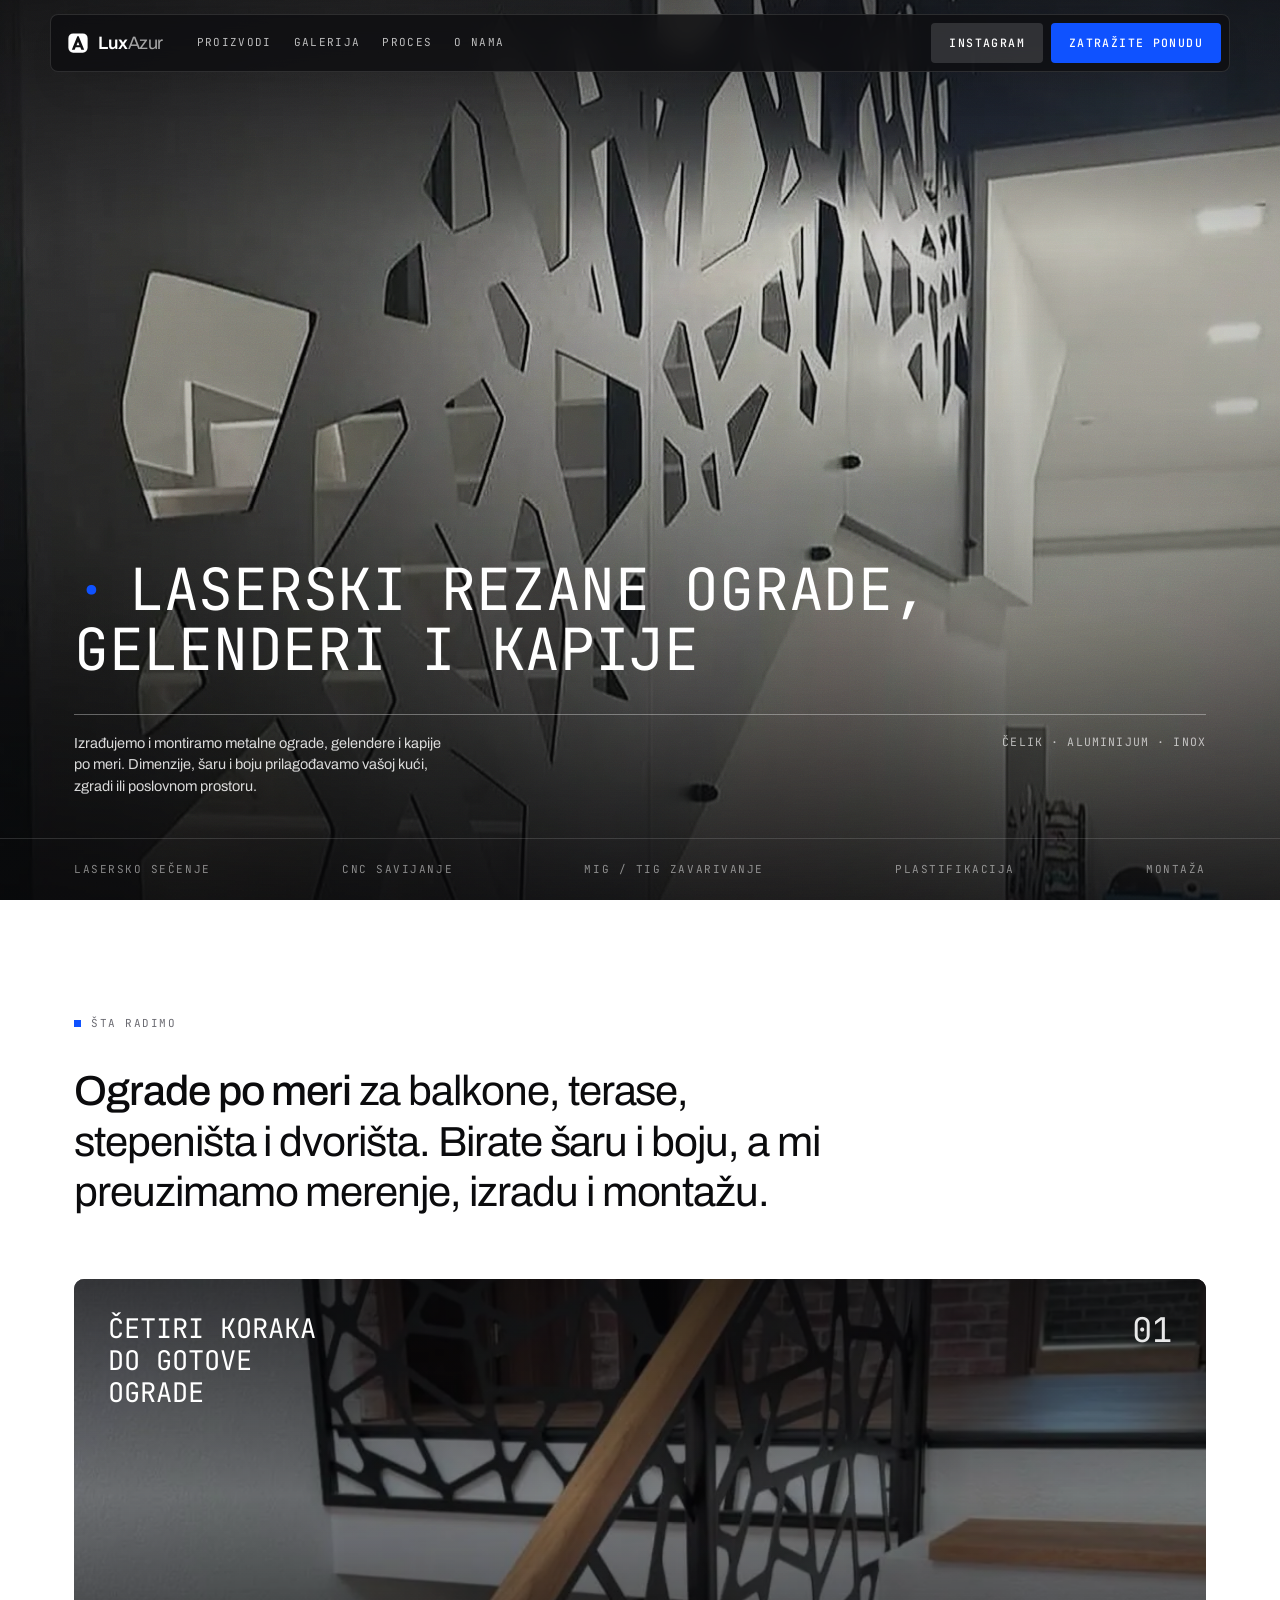
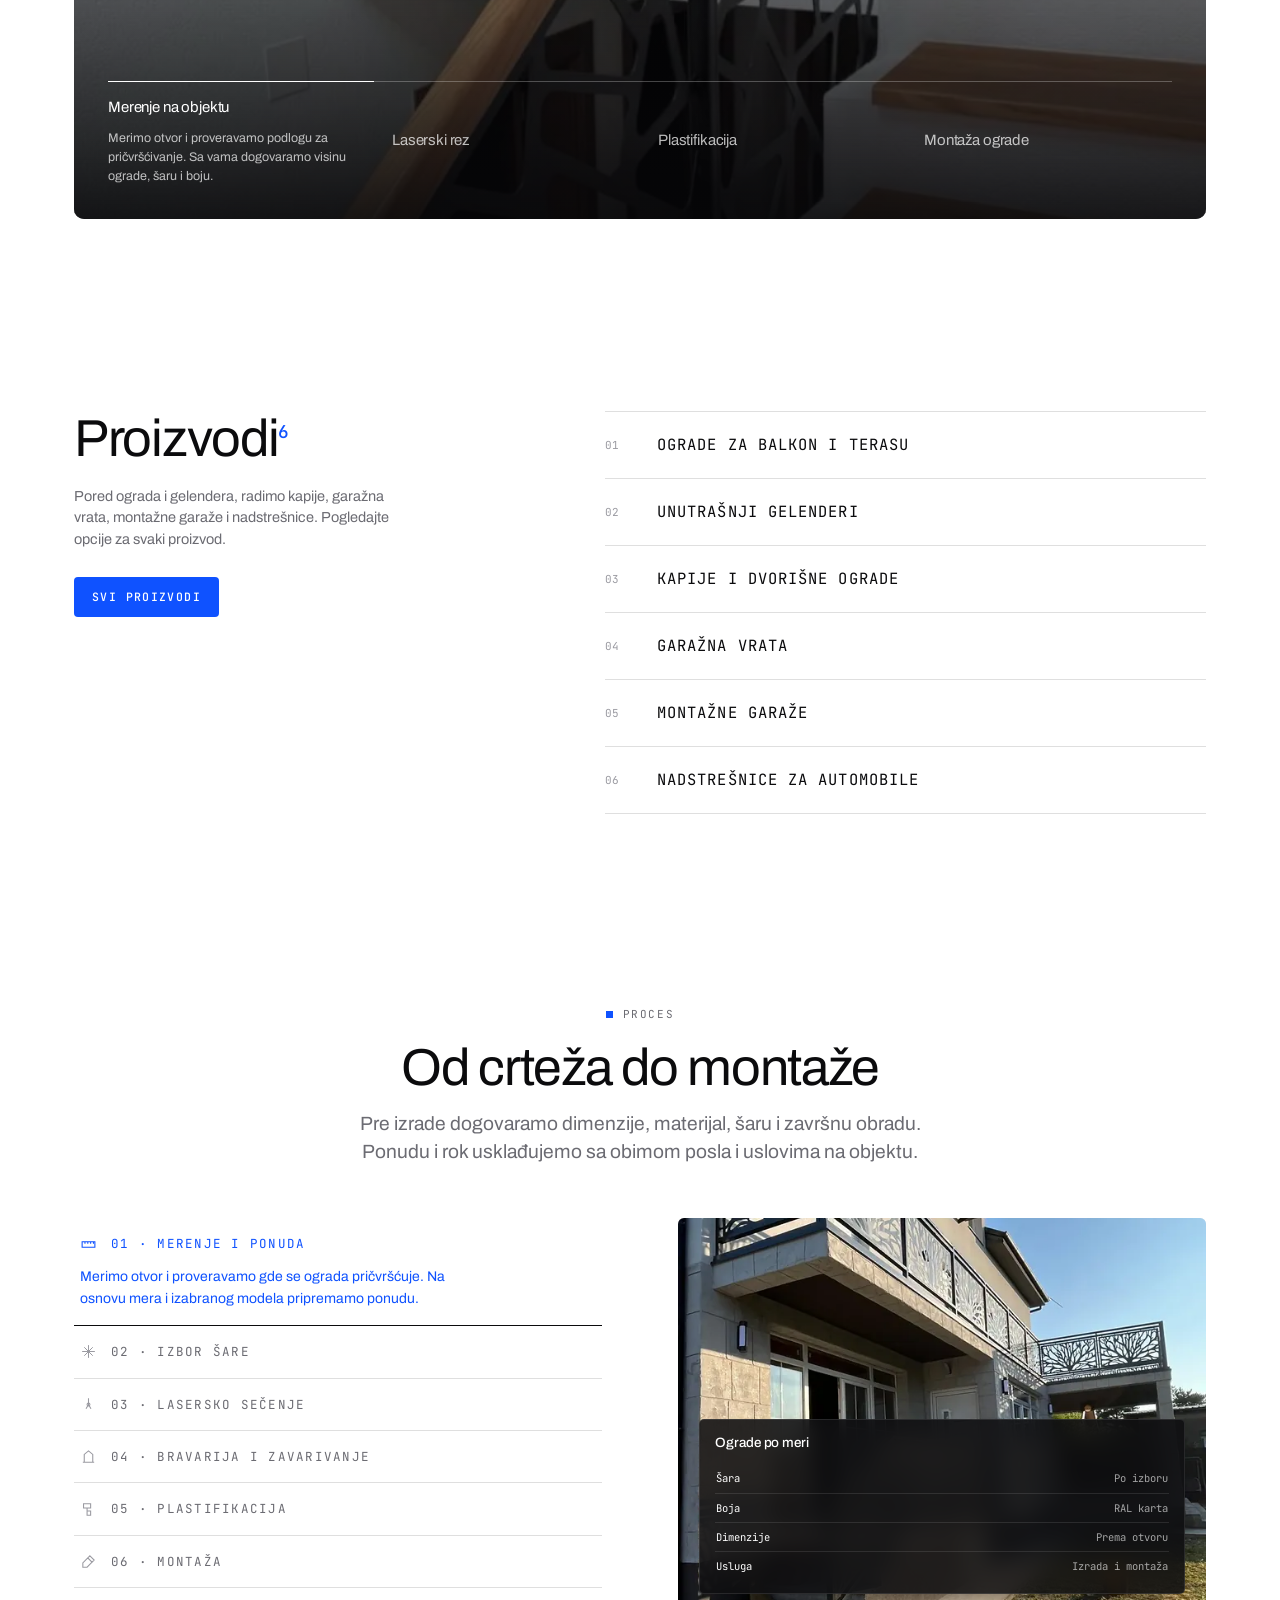
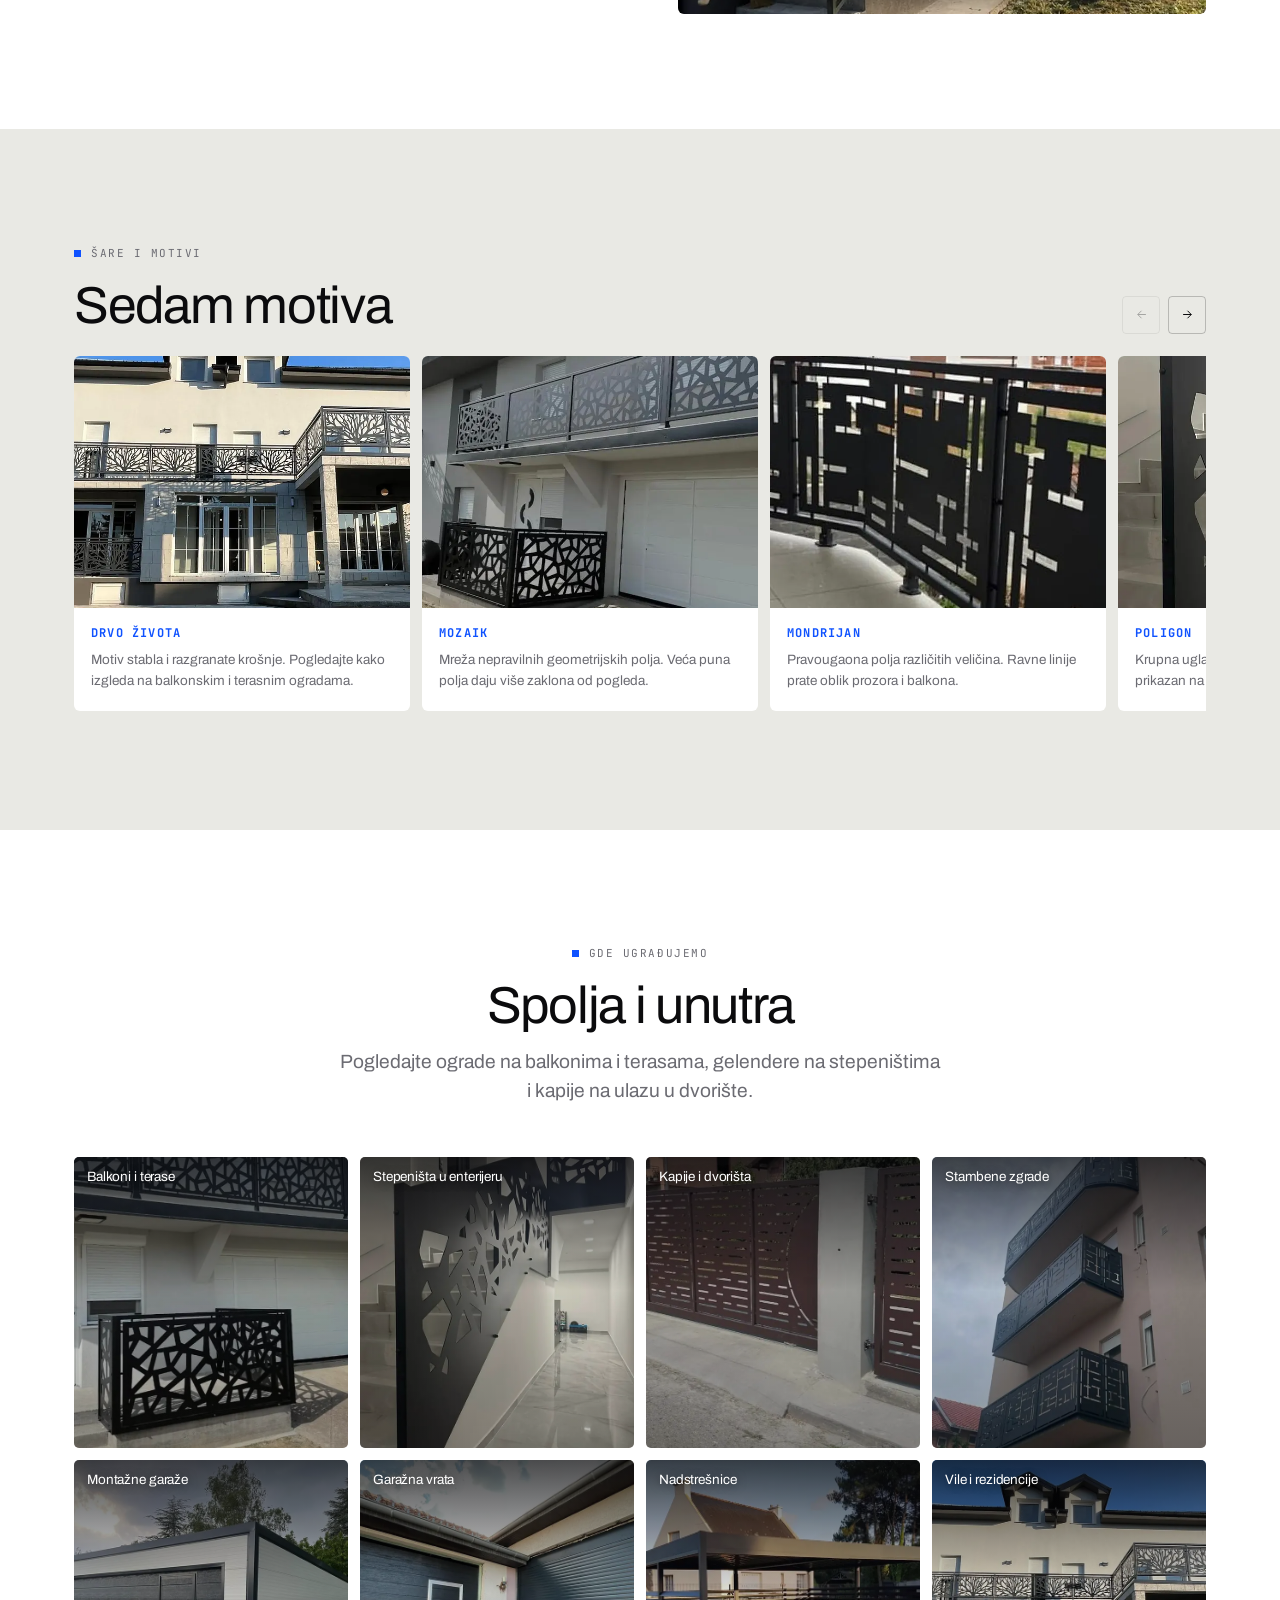
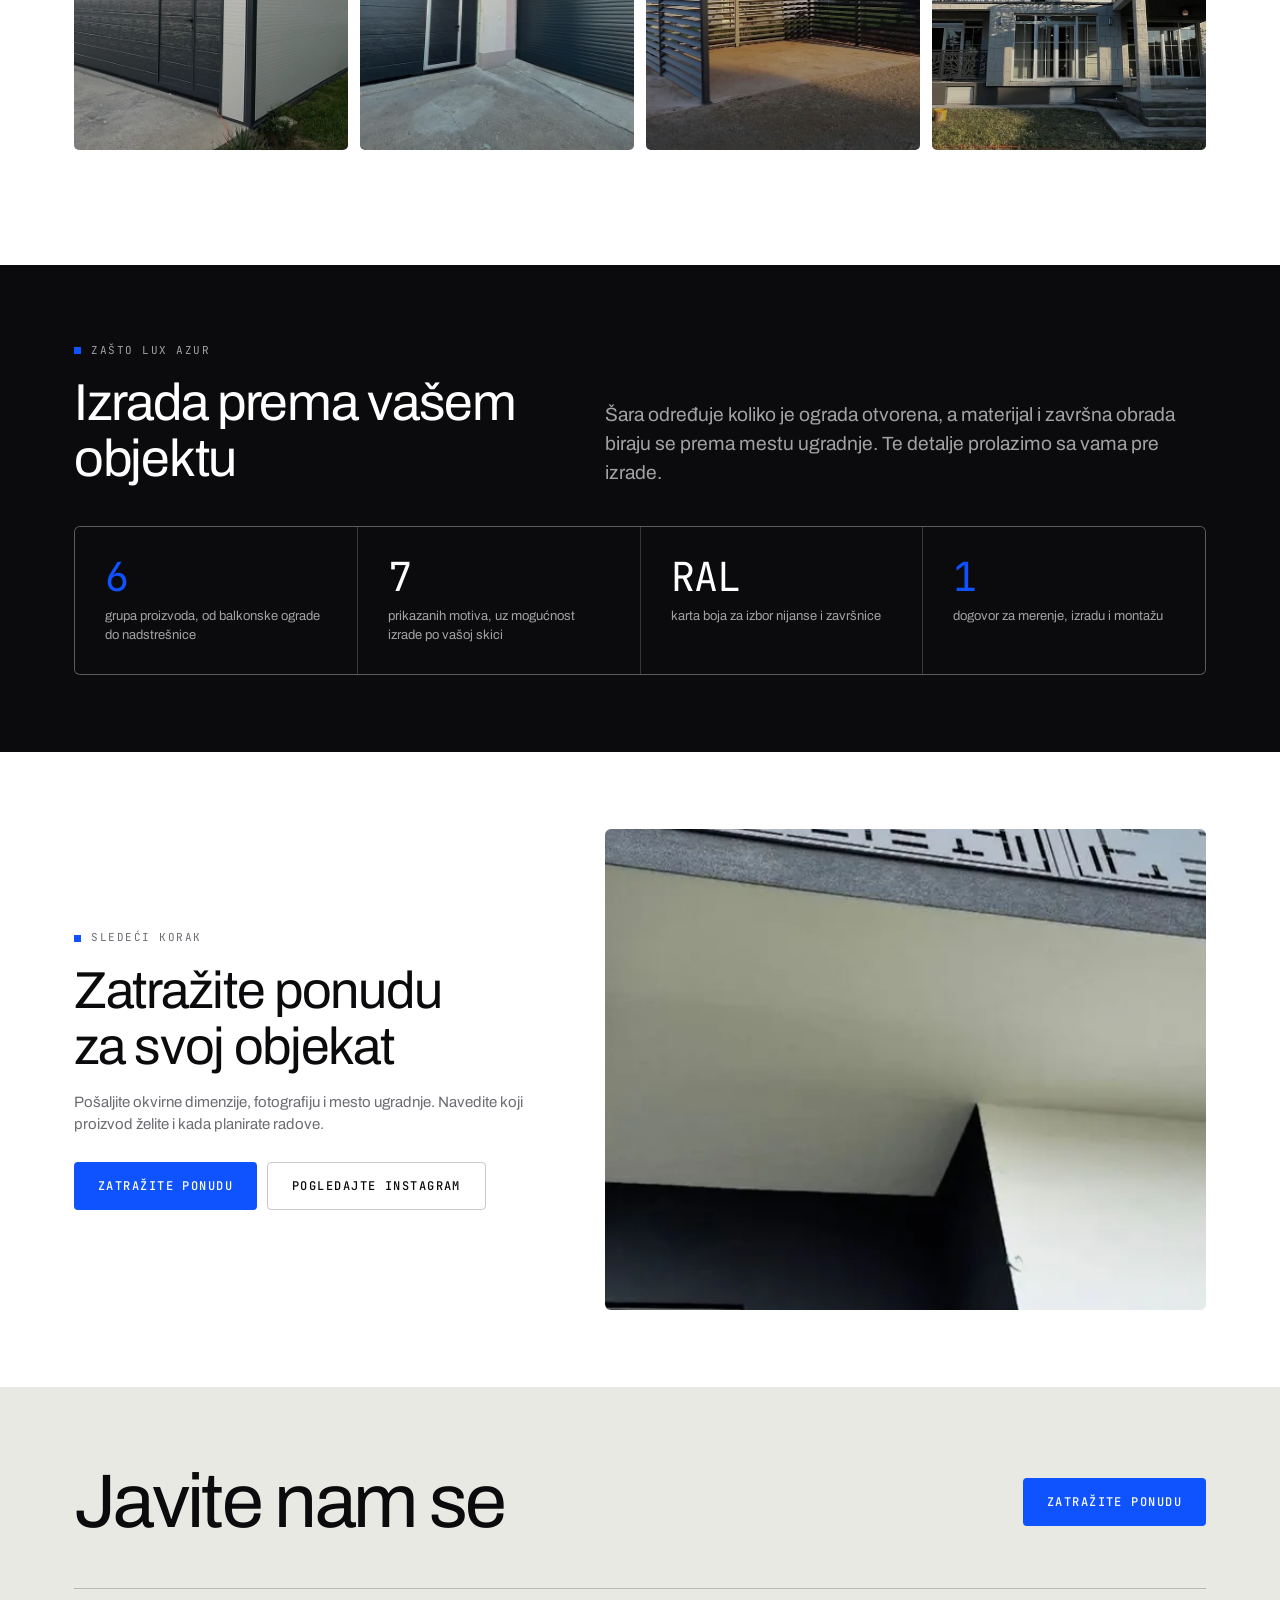
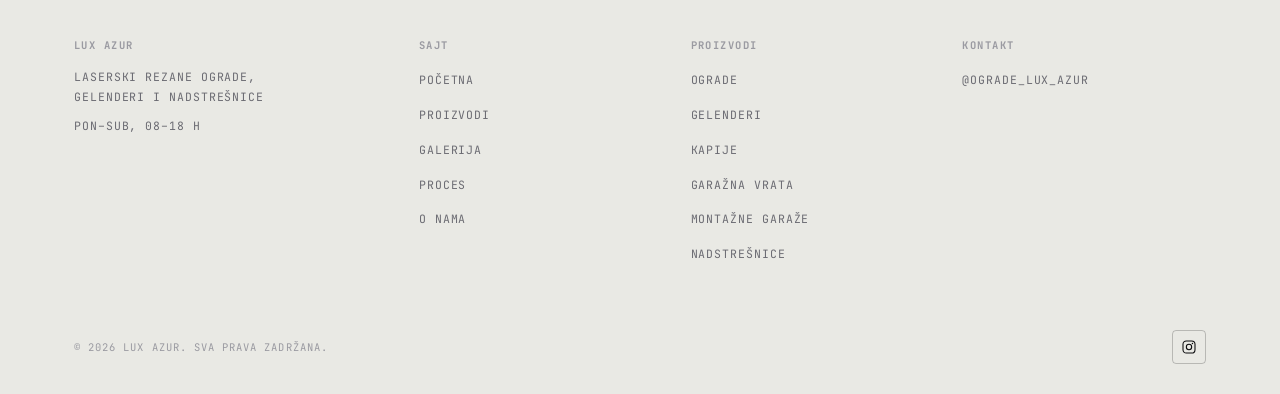
==== site/index.html @ 6bdf7f9e "Pocetno stanje sajta Lux Azur Co-Authored-By: Claude Opus 5.5 <noreply@anthropic.com>" ====
<!doctype html>
<html lang="sr">
<head>
<meta charset="utf-8">
<meta name="viewport" content="width=device-width,initial-scale=1">
<title>Laserski rezane ograde i kapije po meri | Lux Azur</title>
<meta name="description" content="Izrada i montaža laserski rezanih ograda, gelendera i kapija po meri. Pogledajte šare i radove Lux Azur i pošaljite dimenzije za ponudu.">
<meta name="theme-color" content="#0B0B0D">
<link rel="canonical" href="./index.html">

<meta property="og:type" content="website">
<meta property="og:title" content="Laserski rezane ograde i kapije po meri | Lux Azur">
<meta property="og:description" content="Izrada i montaža laserski rezanih ograda, gelendera i kapija po meri. Pogledajte šare i radove Lux Azur i pošaljite dimenzije za ponudu.">
<meta property="og:image" content="./assets/img/hero.webp">
<meta property="og:locale" content="sr_RS">

<link rel="icon" href="data:image/svg+xml,%3Csvg%20xmlns='http://www.w3.org/2000/svg'%20viewBox='0%200%2032%2032'%3E%3Cpath%20fill-rule='evenodd'%20fill='%230F52FF'%20d='M9%202H23A7%207%200%200%201%2030%209V23A7%207%200%200%201%2023%2030H9A7%207%200%200%201%202%2023V9A7%207%200%200%201%209%202ZM15%206.2H17L25%2025.8H20.8L19.37%2022.3H12.63L11.2%2025.8H7ZM16%2014.04L18.15%2019.3H13.85Z'/%3E%3C/svg%3E">

<link rel="preconnect" href="https://fonts.googleapis.com">
<link rel="preconnect" href="https://fonts.gstatic.com" crossorigin>
<!-- fontovi se skidaju odmah, ali ne drze prvi prikaz (display=swap svakako
     prvo ispise sistemskim slogom, pa je cekanje bilo cist gubitak) -->
<link rel="preload" as="style" href="https://fonts.googleapis.com/css2?family=Archivo:wght@300;400;500;600&family=JetBrains+Mono:wght@400;500&display=swap">
<link rel="stylesheet" href="https://fonts.googleapis.com/css2?family=Archivo:wght@300;400;500;600&family=JetBrains+Mono:wght@400;500&display=swap" media="print" onload="this.media='all'">
<noscript><link rel="stylesheet" href="https://fonts.googleapis.com/css2?family=Archivo:wght@300;400;500;600&family=JetBrains+Mono:wght@400;500&display=swap"></noscript>
<!-- preload mora da prati isti uslov kao <picture>, inace telefon skine
     i uspravni i polozeni kadar -->
<link rel="preload" as="image" href="./assets/img/hero-640.webp" media="(max-width:780px)" fetchpriority="high">
<link rel="preload" as="image" href="./assets/img/hero.webp" media="(min-width:781px)" fetchpriority="high">
<link rel="stylesheet" href="./assets/css/site.css">

<script type="application/ld+json">
{
  "@context":"https://schema.org",
  "@type":"LocalBusiness",
  "name":"Lux Azur",
  "description":"Izrada laserski rezanih ograda, gelendera, kapija, garažnih vrata, montažnih garaža i nadstrešnica.",
  "image":"./assets/img/hero.webp",
  "sameAs":["https://www.instagram.com/ograde_lux_azur/"],
  "knowsAbout":["laserski rezane ograde","gelenderi","kapije","garažna vrata","nadstrešnice","montažne garaže"]
}
</script>
<script>(function(){var s=true;try{s=!sessionStorage.getItem("la_seen")}catch(e){try{s=!(document.referrer&&document.referrer.indexOf(location.host)>-1)}catch(_){s=true}}if(s)document.documentElement.className+=" js-loading"})();</script>
</head>
<body>

<div class="loader" aria-hidden="true">
  <div class="loader__in">
    <div class="loader__mark">
      <svg class="loader__mark--raw" viewBox="7 6.2 18 19.6" aria-hidden="true">
        <path fill-rule="evenodd" fill="currentColor" d="M15 6.2H17L25 25.8H20.8L19.37 22.3H12.63L11.2 25.8H7ZM16 14.04L18.15 19.3H13.85Z"/>
      </svg>
      <svg class="loader__mark--cut" viewBox="7 6.2 18 19.6" aria-hidden="true">
        <path fill-rule="evenodd" fill="currentColor" d="M15 6.2H17L25 25.8H20.8L19.37 22.3H12.63L11.2 25.8H7ZM16 14.04L18.15 19.3H13.85Z"/>
      </svg>
      <span class="loader__beam"></span>
    </div>
    <p class="loader__name">Lux Azur</p>
  </div>
</div>

<!-- ================= NAV ================= -->
<header class="nav">
  <div class="nav__inner">
    <a class="brand" href="./index.html" aria-label="Lux Azur, početna">
      <svg class="brand__mark" viewBox="0 0 32 32" aria-hidden="true">
        <path fill-rule="evenodd" fill="currentColor" d="M9 2H23A7 7 0 0 1 30 9V23A7 7 0 0 1 23 30H9A7 7 0 0 1 2 23V9A7 7 0 0 1 9 2ZM15 6.2H17L25 25.8H20.8L19.37 22.3H12.63L11.2 25.8H7ZM16 14.04L18.15 19.3H13.85Z"/>
      </svg>
      <span class="brand__name">Lux<em>Azur</em></span>
    </a>

    <nav class="nav__links" aria-label="Glavna navigacija">
      <a href="./proizvodi.html">Proizvodi</a>
      <a href="./galerija.html">Galerija</a>
      <a href="./proces.html">Proces</a>
      <a href="./o-nama.html">O nama</a>
    </nav>

    <div class="nav__actions">
      <a class="btn btn--ghost" data-href-instagram href="https://www.instagram.com/ograde_lux_azur/" target="_blank" rel="noopener">Instagram</a>
      <a class="btn btn--azur" href="./kontakt.html">Zatražite ponudu</a>
    </div>

    <button class="nav__burger" aria-label="Meni" aria-expanded="false" aria-controls="drawer"><span></span></button>
  </div>
</header>

<div class="drawer" id="drawer">
  <a href="./proizvodi.html">Proizvodi <span>01</span></a>
  <a href="./galerija.html">Galerija <span>02</span></a>
  <a href="./proces.html">Proces <span>03</span></a>
  <a href="./o-nama.html">O nama <span>04</span></a>
  <a href="./kontakt.html">Kontakt <span>05</span></a>
  <div class="drawer__foot">
    <a class="btn btn--azur" href="./kontakt.html">Zatražite ponudu</a>
    <a class="btn btn--ghost" data-href-instagram href="https://www.instagram.com/ograde_lux_azur/" target="_blank" rel="noopener">Instagram</a>
  </div>
</div>

<main>

<!-- ================= HERO ================= -->
<section class="hero" data-nav-dark>
  <div class="hero__media plx">
    <picture>
      <source media="(max-width:780px)" srcset="./assets/img/hero-640.webp" width="860" height="1572">
      <img src="./assets/img/hero.webp" alt="Laserski rezan gelender stepeništa u antracit tonu, unutrašnjost porodične kuće" fetchpriority="high" width="1800" height="1012">
    </picture>
  </div>
  <div class="hero__scrim"></div>
  <div class="hero__grain"></div>

  <div class="hero__body wrap">
    <h1 class="hero__title"><span class="dot">·</span>Laserski rezane ograde, gelenderi i kapije</h1>
    <div class="hero__rule"></div>
    <div class="hero__meta">
      <p class="hero__sub">Izrađujemo i montiramo metalne ograde, gelendere i kapije po meri. Dimenzije, šaru i boju prilagođavamo vašoj kući, zgradi ili poslovnom prostoru.</p>
      <p class="hero__coord">ČELIK · ALUMINIJUM · INOX</p>
    </div>
  </div>

  <div class="hero__strip">
    <div class="wrap">
      <ul>
        <li>Lasersko sečenje</li>
        <li>CNC savijanje</li>
        <li>MIG / TIG zavarivanje</li>
        <li>Plastifikacija</li>
        <li>Montaža</li>
      </ul>
    </div>
  </div>
</section>

<!-- ================= ŠTA RADIMO ================= -->
<section class="section">
  <div class="wrap">
    <p class="eyebrow rv">Šta radimo</p>

    <div class="statement rv rv-d1">
      <p><b>Ograde po meri</b> za balkone, terase, stepeništa i dvorišta. Birate šaru i boju, a mi preuzimamo merenje, izradu i montažu.</p>
    </div>

    <!-- feature card -->
    <div class="fcard rv rv-d2">
      <div class="fcard__media plx">
        <img src="./assets/img/gelender-organski.webp" srcset="./assets/img/gelender-organski-640.webp 640w, ./assets/img/gelender-organski-960.webp 960w, ./assets/img/gelender-organski.webp 1170w" sizes="(max-width:1180px) 100vw, 1180px" alt="Unutrašnji gelender sa organskom laserski rezanom šarom i drvenim rukohvatom" loading="lazy" decoding="async" width="1170" height="1404">
      </div>

      <div class="fcard__head">
        <h2 class="fcard__title">Četiri koraka<br>do gotove ograde</h2>
        <span class="fcard__num">01</span>
      </div>

      <div class="ftabs" role="tablist" aria-label="Kako radimo">
        <button class="ftab" role="tab" data-group="f1" aria-selected="true">
          <span class="ftab__label">Merenje na objektu</span>
          <span class="ftab__body"><span>Merimo otvor i proveravamo podlogu za pričvršćivanje. Sa vama dogovaramo visinu ograde, šaru i boju.</span></span>
        </button>
        <button class="ftab" role="tab" data-group="f1" aria-selected="false">
          <span class="ftab__label">Laserski rez</span>
          <span class="ftab__body"><span>Laserom sečemo lim prema pripremljenom crtežu. Raspored šare prilagođavamo dimenzijama svakog panela.</span></span>
        </button>
        <button class="ftab" role="tab" data-group="f1" aria-selected="false">
          <span class="ftab__label">Plastifikacija</span>
          <span class="ftab__body"><span>Na pripremljen metal nanosi se boja u prahu i peče u peći. Nijansu birate prema RAL karti boja.</span></span>
        </button>
        <button class="ftab" role="tab" data-group="f1" aria-selected="false">
          <span class="ftab__label">Montaža ograde</span>
          <span class="ftab__body"><span>Postavljamo i pričvršćujemo ogradu, proveravamo spojeve i čistimo mesto rada.</span></span>
        </button>
      </div>
    </div>
  </div>
</section>

<!-- ================= REŠENJA ================= -->
<section class="section section--tight">
  <div class="wrap split">
    <div class="split__aside rv">
      <h2 class="h2">Proizvodi<span class="sup">6</span></h2>
      <p class="lede">Pored ograda i gelendera, radimo kapije, garažna vrata, montažne garaže i nadstrešnice. Pogledajte opcije za svaki proizvod.</p>
      <a class="btn btn--azur" href="./proizvodi.html">Svi proizvodi</a>
    </div>

    <div class="idx rv rv-d1">
      <a class="idx__row" href="./proizvodi.html#ograde">
        <span class="idx__n">01</span>
        <span class="idx__label">Ograde za balkon i terasu</span>
        <svg class="idx__arw" width="15" height="15" viewBox="0 0 24 24" fill="none" aria-hidden="true"><path d="M5 12h13M12 6l6 6-6 6" stroke="currentColor" stroke-width="1.6"/></svg>
      </a>
      <a class="idx__row" href="./proizvodi.html#gelenderi">
        <span class="idx__n">02</span>
        <span class="idx__label">Unutrašnji gelenderi</span>
        <svg class="idx__arw" width="15" height="15" viewBox="0 0 24 24" fill="none" aria-hidden="true"><path d="M5 12h13M12 6l6 6-6 6" stroke="currentColor" stroke-width="1.6"/></svg>
      </a>
      <a class="idx__row" href="./proizvodi.html#kapije">
        <span class="idx__n">03</span>
        <span class="idx__label">Kapije i dvorišne ograde</span>
        <svg class="idx__arw" width="15" height="15" viewBox="0 0 24 24" fill="none" aria-hidden="true"><path d="M5 12h13M12 6l6 6-6 6" stroke="currentColor" stroke-width="1.6"/></svg>
      </a>
      <a class="idx__row" href="./proizvodi.html#garazna-vrata">
        <span class="idx__n">04</span>
        <span class="idx__label">Garažna vrata</span>
        <svg class="idx__arw" width="15" height="15" viewBox="0 0 24 24" fill="none" aria-hidden="true"><path d="M5 12h13M12 6l6 6-6 6" stroke="currentColor" stroke-width="1.6"/></svg>
      </a>
      <a class="idx__row" href="./proizvodi.html#garaze">
        <span class="idx__n">05</span>
        <span class="idx__label">Montažne garaže</span>
        <svg class="idx__arw" width="15" height="15" viewBox="0 0 24 24" fill="none" aria-hidden="true"><path d="M5 12h13M12 6l6 6-6 6" stroke="currentColor" stroke-width="1.6"/></svg>
      </a>
      <a class="idx__row" href="./proizvodi.html#nadstresnice">
        <span class="idx__n">06</span>
        <span class="idx__label">Nadstrešnice za automobile</span>
        <svg class="idx__arw" width="15" height="15" viewBox="0 0 24 24" fill="none" aria-hidden="true"><path d="M5 12h13M12 6l6 6-6 6" stroke="currentColor" stroke-width="1.6"/></svg>
      </a>
    </div>
  </div>
</section>

<!-- ================= PROCES ================= -->
<section class="section">
  <div class="wrap">
    <div class="center rv" style="max-width:640px;margin-inline:auto">
      <p class="eyebrow">Proces</p>
      <h2 class="h2" style="margin:16px 0 14px">Od crteža do montaže</h2>
      <p class="lede">Pre izrade dogovaramo dimenzije, materijal, šaru i završnu obradu. Ponudu i rok usklađujemo sa obimom posla i uslovima na objektu.</p>
    </div>

    <div class="split split--even rv rv-d1" style="margin-top:clamp(34px,4vw,54px)">
      <div class="ptabs" role="tablist" aria-label="Koraci u izradi">
        <button class="ptab" role="tab" data-group="p1" data-shot="mera" aria-selected="true">
          <span class="ptab__top">
            <svg class="ptab__ico" viewBox="0 0 24 24" fill="none" aria-hidden="true"><path d="M3 8h18v8H3zM7 8v3M11 8v3M15 8v3M19 8v3" stroke="currentColor" stroke-width="1.5"/></svg>
            <span class="ptab__label">01 · Merenje i ponuda</span>
          </span>
          <span class="ptab__body"><p>Merimo otvor i proveravamo gde se ograda pričvršćuje. Na osnovu mera i izabranog modela pripremamo ponudu.</p></span>
        </button>

        <button class="ptab" role="tab" data-group="p1" data-shot="sara" aria-selected="false">
          <span class="ptab__top">
            <svg class="ptab__ico" viewBox="0 0 24 24" fill="none" aria-hidden="true"><path d="M12 3v18M3 12h18M6 6l12 12M18 6L6 18" stroke="currentColor" stroke-width="1.4"/></svg>
            <span class="ptab__label">02 · Izbor šare</span>
          </span>
          <span class="ptab__body"><p>Birate motiv iz galerije ili šaljete svoju skicu. Šaru prilagođavamo veličini panela i pripremamo crtež za sečenje.</p></span>
        </button>

        <button class="ptab" role="tab" data-group="p1" data-shot="rez" aria-selected="false">
          <span class="ptab__top">
            <svg class="ptab__ico" viewBox="0 0 24 24" fill="none" aria-hidden="true"><path d="M12 3v9m0 0 3.5 6M12 12 8.5 18" stroke="currentColor" stroke-width="1.5"/><circle cx="12" cy="12" r="2" stroke="currentColor" stroke-width="1.5"/></svg>
            <span class="ptab__label">03 · Lasersko sečenje</span>
          </span>
          <span class="ptab__body"><p>Paneli se seku laserom prema crtežu. Pre sklapanja proveravamo dimenzije i obrađujemo ivice gde je potrebno.</p></span>
        </button>

        <button class="ptab" role="tab" data-group="p1" data-shot="bravarija" aria-selected="false">
          <span class="ptab__top">
            <svg class="ptab__ico" viewBox="0 0 24 24" fill="none" aria-hidden="true"><path d="M4 20h16M6 20V9l6-5 6 5v11" stroke="currentColor" stroke-width="1.5"/></svg>
            <span class="ptab__label">04 · Bravarija i zavarivanje</span>
          </span>
          <span class="ptab__body"><p>Sastavljamo ram, stubove i rukohvat. Zavarene spojeve obrađujemo i pripremamo konstrukciju za završnu zaštitu.</p></span>
        </button>

        <button class="ptab" role="tab" data-group="p1" data-shot="farba" aria-selected="false">
          <span class="ptab__top">
            <svg class="ptab__ico" viewBox="0 0 24 24" fill="none" aria-hidden="true"><path d="M5 4h10v6H5zM10 10v4m0 0h5v6h-5z" stroke="currentColor" stroke-width="1.5"/></svg>
            <span class="ptab__label">05 · Plastifikacija</span>
          </span>
          <span class="ptab__body"><p>Posle pripreme površine nanosimo boju u prahu i pečemo je u peći. Nijansu i završnicu dogovaramo pre izrade.</p></span>
        </button>

        <button class="ptab" role="tab" data-group="p1" data-shot="montaza" aria-selected="false">
          <span class="ptab__top">
            <svg class="ptab__ico" viewBox="0 0 24 24" fill="none" aria-hidden="true"><path d="M14 4l6 6-3 3-6-6zM11 7 4 14v6h6l7-7" stroke="currentColor" stroke-width="1.5"/></svg>
            <span class="ptab__label">06 · Montaža</span>
          </span>
          <span class="ptab__body"><p>Način pričvršćivanja biramo prema podlozi. Ogradu postavljamo u pravilan položaj, učvršćujemo i proveravamo spojeve.</p></span>
        </button>
      </div>

      <div class="ppanel" data-panel>
        <div class="ppanel__img is-on" data-shot="mera">
          <img src="./assets/img/ograda-drvo-zivota-02.webp" srcset="./assets/img/ograda-drvo-zivota-02-640.webp 640w, ./assets/img/ograda-drvo-zivota-02-960.webp 960w, ./assets/img/ograda-drvo-zivota-02.webp 1200w" sizes="(max-width:900px) 100vw, 560px" alt="Vila sa laserski rezanom ogradom terase i stepeništa, motiv drveta" loading="lazy" decoding="async" width="1200" height="1600">
        </div>
        <div class="ppanel__img" data-shot="sara">
          <img src="./assets/img/ograda-mozaik-01.webp" srcset="./assets/img/ograda-mozaik-01-640.webp 640w, ./assets/img/ograda-mozaik-01-960.webp 960w, ./assets/img/ograda-mozaik-01.webp 1170w" sizes="(max-width:900px) 100vw, 560px" alt="Ograda balkona i ulaza sa mozaik šarom u antracit tonu" loading="lazy" decoding="async" width="1170" height="1560">
        </div>
        <div class="ppanel__img" data-shot="rez">
          <video poster="./assets/video/radionica-poster.webp" muted loop playsinline preload="none" aria-label="Snimak iz radionice tokom izrade roletne">
    <source src="./assets/video/radionica.webm" type="video/webm">
    <source src="./assets/video/radionica.mp4" type="video/mp4">
          </video>
        </div>
        <div class="ppanel__img" data-shot="bravarija">
          <img src="./assets/img/gelender-geometrija.webp" srcset="./assets/img/gelender-geometrija-640.webp 640w, ./assets/img/gelender-geometrija-960.webp 960w, ./assets/img/gelender-geometrija.webp 1170w" sizes="(max-width:900px) 100vw, 560px" alt="Gelender stepeništa sa geometrijskom šarom, pogled odozgo" loading="lazy" decoding="async" width="1170" height="1404">
        </div>
        <div class="ppanel__img" data-shot="farba">
          <img src="./assets/img/ograda-mondrian-zgrada.webp" srcset="./assets/img/ograda-mondrian-zgrada-640.webp 640w, ./assets/img/ograda-mondrian-zgrada-960.webp 960w, ./assets/img/ograda-mondrian-zgrada.webp 1170w" sizes="(max-width:900px) 100vw, 560px" alt="Balkonske ograde stambene zgrade u antracit boji" loading="lazy" decoding="async" width="1170" height="1559">
        </div>
        <div class="ppanel__img" data-shot="montaza">
          <img src="./assets/img/ograda-mozaik-02.webp" srcset="./assets/img/ograda-mozaik-02-640.webp 640w, ./assets/img/ograda-mozaik-02-960.webp 960w, ./assets/img/ograda-mozaik-02.webp 1170w" sizes="(max-width:900px) 100vw, 560px" alt="Montirana ograda terase i prilaza sa mozaik šarom" loading="lazy" decoding="async" width="1170" height="1560">
        </div>

        <div class="ppanel__card">
          <h3>Ograde po meri</h3>
          <table>
            <tr><td>Šara</td><td>Po izboru</td></tr>
            <tr><td>Boja</td><td>RAL karta</td></tr>
            <tr><td>Dimenzije</td><td>Prema otvoru</td></tr>
            <tr><td>Usluga</td><td>Izrada i montaža</td></tr>
          </table>
        </div>
      </div>
    </div>
  </div>
</section>

<!-- ================= ŠARE ================= -->
<section class="section section--bone">
  <div class="wrap">
    <div class="carousel__head">
      <div class="rv">
        <p class="eyebrow">Šare i motivi</p>
        <h2 class="h2" style="margin-top:16px">Sedam motiva</h2>
      </div>
      <div class="carousel__nav rv">
        <button class="cbtn" data-c-prev aria-label="Prethodna šara">
          <svg width="15" height="15" viewBox="0 0 24 24" fill="none" aria-hidden="true"><path d="M19 12H6M12 6l-6 6 6 6" stroke="currentColor" stroke-width="1.6"/></svg>
        </button>
        <button class="cbtn" data-c-next aria-label="Sledeća šara">
          <svg width="15" height="15" viewBox="0 0 24 24" fill="none" aria-hidden="true"><path d="M5 12h13M12 6l6 6-6 6" stroke="currentColor" stroke-width="1.6"/></svg>
        </button>
      </div>
    </div>

    <div class="carousel rv rv-d1" data-carousel>
      <article class="pcard">
        <div class="pcard__img"><img src="./assets/img/ograda-drvo-zivota-01-640.webp" alt="Šara drvo života na ogradi balkona" loading="lazy" decoding="async" width="640" height="853"></div>
        <div class="pcard__body"><h3 class="pcard__name">Drvo života</h3><p class="pcard__txt">Motiv stabla i razgranate krošnje. Pogledajte kako izgleda na balkonskim i terasnim ogradama.</p></div>
      </article>
      <article class="pcard">
        <div class="pcard__img"><img src="./assets/img/ograda-mozaik-01-640.webp" alt="Mozaik šara na ogradi" loading="lazy" decoding="async" width="640" height="853"></div>
        <div class="pcard__body"><h3 class="pcard__name">Mozaik</h3><p class="pcard__txt">Mreža nepravilnih geometrijskih polja. Veća puna polja daju više zaklona od pogleda.</p></div>
      </article>
      <article class="pcard">
        <div class="pcard__img"><img src="./assets/img/ograda-mondrian-terasa-640.webp" alt="Mondrijan šara na ogradi terase" loading="lazy" decoding="async" width="640" height="853"></div>
        <div class="pcard__body"><h3 class="pcard__name">Mondrijan</h3><p class="pcard__txt">Pravougaona polja različitih veličina. Ravne linije prate oblik prozora i balkona.</p></div>
      </article>
      <article class="pcard">
        <div class="pcard__img"><img src="./assets/img/gelender-poligon-640.webp" alt="Poligonalna šara na unutrašnjem gelenderu" loading="lazy" decoding="async" width="640" height="768"></div>
        <div class="pcard__body"><h3 class="pcard__name">Poligon</h3><p class="pcard__txt">Krupna uglasta polja različitih oblika. U galeriji je prikazan na unutrašnjem gelenderu.</p></div>
      </article>
      <article class="pcard">
        <div class="pcard__img"><img src="./assets/img/gelender-tacke-640.webp" alt="Šara od tačaka u spirali na gelenderu" loading="lazy" decoding="async" width="640" height="853"></div>
        <div class="pcard__body"><h3 class="pcard__name">Tačke</h3><p class="pcard__txt">Kružni otvori različitih prečnika raspoređeni u spiralu.</p></div>
      </article>
      <article class="pcard">
        <div class="pcard__img"><img src="./assets/img/gelender-linije-640.webp" alt="Šara od kosih linija na gelenderu" loading="lazy" decoding="async" width="640" height="768"></div>
        <div class="pcard__body"><h3 class="pcard__name">Linije</h3><p class="pcard__txt">Kosi prorezi različitih dužina. Motiv za ograde stepeništa i podesta.</p></div>
      </article>
      <article class="pcard">
        <div class="pcard__img"><img src="./assets/img/ograda-ornament-plava-640.webp" alt="Ornamentalna šara na balkonskoj ogradi" loading="lazy" decoding="async" width="640" height="853"></div>
        <div class="pcard__body"><h3 class="pcard__name">Ornament</h3><p class="pcard__txt">Zakrivljene linije inspirisane kovanim ogradama, izrezane laserom iz lima.</p></div>
      </article>
    </div>
  </div>
</section>

<!-- ================= GDE UGRAĐUJEMO ================= -->
<section class="section">
  <div class="wrap">
    <div class="center rv" style="max-width:600px;margin-inline:auto">
      <p class="eyebrow">Gde ugrađujemo</p>
      <h2 class="h2" style="margin:16px 0 14px">Spolja i unutra</h2>
      <p class="lede">Pogledajte ograde na balkonima i terasama, gelendere na stepeništima i kapije na ulazu u dvorište.</p>
    </div>

    <div class="tiles">
      <a class="tile rv" href="./proizvodi.html#ograde"><img src="./assets/img/ograda-mozaik-02-640.webp" alt="Ograda balkona porodične kuće" loading="lazy" decoding="async" width="640" height="853"><span>Balkoni i terase</span></a>
      <a class="tile rv rv-d1" href="./proizvodi.html#gelenderi"><img src="./assets/img/gelender-poligon-640.webp" alt="Unutrašnji gelender u holu" loading="lazy" decoding="async" width="640" height="768"><span>Stepeništa u enterijeru</span></a>
      <a class="tile rv rv-d2" href="./proizvodi.html#kapije"><img src="./assets/img/kapija-klizna-640.webp" alt="Klizna kapija sa laserskom šarom" loading="lazy" decoding="async" width="640" height="853"><span>Kapije i dvorišta</span></a>
      <a class="tile rv rv-d3" href="./galerija.html"><img src="./assets/img/ograda-mondrian-zgrada-640.webp" alt="Balkonske ograde stambene zgrade" loading="lazy" decoding="async" width="640" height="853"><span>Stambene zgrade</span></a>
      <a class="tile rv" href="./proizvodi.html#garaze"><img src="./assets/img/garaza-montazna-01-640.webp" alt="Montažna limena garaža" loading="lazy" decoding="async" width="640" height="640"><span>Montažne garaže</span></a>
      <a class="tile rv rv-d1" href="./proizvodi.html#garazna-vrata"><img src="./assets/img/garazna-vrata-rolo-640.webp" alt="Rolo i sekciona garažna vrata" loading="lazy" decoding="async" width="640" height="640"><span>Garažna vrata</span></a>
      <a class="tile rv rv-d2" href="./proizvodi.html#nadstresnice"><img src="./assets/img/nadstresnica-02-640.webp" alt="Nadstrešnica za dva automobila" loading="lazy" decoding="async" width="640" height="591"><span>Nadstrešnice</span></a>
      <a class="tile rv rv-d3" href="./galerija.html"><img src="./assets/img/ograda-drvo-zivota-01-640.webp" alt="Vila sa ogradom motiva drveta" loading="lazy" decoding="async" width="640" height="853"><span>Vile i rezidencije</span></a>
    </div>
  </div>
</section>

<!-- ================= BROJEVI ================= -->
<section class="section section--tight section--dark">
  <div class="wrap">
    <div class="split" style="align-items:end;margin-bottom:clamp(28px,3vw,42px)">
      <div class="rv">
        <p class="eyebrow">Zašto Lux Azur</p>
        <h2 class="h2" style="margin-top:16px">Izrada prema vašem objektu</h2>
      </div>
      <p class="lede rv rv-d1" style="color:var(--on-dark-mut)">Šara određuje koliko je ograda otvorena, a materijal i završna obrada biraju se prema mestu ugradnje. Te detalje prolazimo sa vama pre izrade.</p>
    </div>

    <div class="stats rv rv-d2">
      <div class="stat"><p class="stat__n"><em>6</em></p><p class="stat__l">grupa proizvoda, od balkonske ograde do nadstrešnice</p></div>
      <div class="stat"><p class="stat__n">7</p><p class="stat__l">prikazanih motiva, uz mogućnost izrade po vašoj skici</p></div>
      <div class="stat"><p class="stat__n">RAL</p><p class="stat__l">karta boja za izbor nijanse i završnice</p></div>
      <div class="stat"><p class="stat__n"><em>1</em></p><p class="stat__l">dogovor za merenje, izradu i montažu</p></div>
    </div>
  </div>
</section>

<!-- ================= CTA ================= -->
<section class="section section--tight">
  <div class="wrap split" style="align-items:center">
    <div class="rv">
      <p class="eyebrow">Sledeći korak</p>
      <h2 class="h2" style="margin:16px 0 16px">Zatražite ponudu<br>za svoj objekat</h2>
      <p class="lede" style="font-size:15px">Pošaljite okvirne dimenzije, fotografiju i mesto ugradnje. Navedite koji proizvod želite i kada planirate radove.</p>
      <div style="display:flex;gap:10px;flex-wrap:wrap;margin-top:26px">
        <a class="btn btn--azur btn--lg" href="./kontakt.html">Zatražite ponudu</a>
        <a class="btn btn--line btn--lg" data-href-instagram href="https://www.instagram.com/ograde_lux_azur/" target="_blank" rel="noopener">Pogledajte Instagram</a>
      </div>
    </div>
    <div class="rv rv-d1 media-cap plx">
      <img src="./assets/img/ograda-mondrian-balkon.webp" srcset="./assets/img/ograda-mondrian-balkon-640.webp 640w, ./assets/img/ograda-mondrian-balkon-960.webp 960w, ./assets/img/ograda-mondrian-balkon.webp 1170w" sizes="(max-width:900px) 100vw, 560px" alt="Ograda terase sa mondrijan šarom, pogled na susedne kuće" loading="lazy" decoding="async" width="1170" height="1560">
    </div>
  </div>
</section>

</main>

<!-- ================= FOOTER ================= -->
<footer class="foot">
  <div class="wrap">
    <div class="foot__cta">
      <h2>Javite nam se</h2>
      <a class="btn btn--azur btn--lg" href="./kontakt.html">Zatražite ponudu</a>
    </div>

    <hr>

    <div class="foot__cols">
      <div>
        <h3>Lux Azur</h3>
        <ul>
          <li><p>Laserski rezane ograde,<br>gelenderi i nadstrešnice</p></li>
          <li data-contact="address"><p data-value></p></li>
          <li data-contact="hours"><p data-value></p></li>
        </ul>
      </div>
      <div>
        <h3>Sajt</h3>
        <ul>
          <li><a href="./index.html">Početna</a></li>
          <li><a href="./proizvodi.html">Proizvodi</a></li>
          <li><a href="./galerija.html">Galerija</a></li>
          <li><a href="./proces.html">Proces</a></li>
          <li><a href="./o-nama.html">O nama</a></li>
        </ul>
      </div>
      <div>
        <h3>Proizvodi</h3>
        <ul>
          <li><a href="./proizvodi.html#ograde">Ograde</a></li>
          <li><a href="./proizvodi.html#gelenderi">Gelenderi</a></li>
          <li><a href="./proizvodi.html#kapije">Kapije</a></li>
          <li><a href="./proizvodi.html#garazna-vrata">Garažna vrata</a></li>
          <li><a href="./proizvodi.html#garaze">Montažne garaže</a></li>
          <li><a href="./proizvodi.html#nadstresnice">Nadstrešnice</a></li>
        </ul>
      </div>
      <div>
        <h3>Kontakt</h3>
        <ul>
          <li data-contact="phone"><a href="#" data-value></a></li>
          <li data-contact="email"><a href="#" data-value></a></li>
          <li data-contact="instagram"><a href="#" target="_blank" rel="noopener" data-value></a></li>
        </ul>
      </div>
    </div>

    <div class="foot__bottom">
      <span>© <span data-year>2026</span> Lux Azur. Sva prava zadržana.</span>
      <div class="foot__social">
        <a data-href-instagram href="https://www.instagram.com/ograde_lux_azur/" target="_blank" rel="noopener" aria-label="Instagram">
          <svg width="16" height="16" viewBox="0 0 24 24" fill="none" aria-hidden="true">
            <rect x="3" y="3" width="18" height="18" rx="5" stroke="currentColor" stroke-width="1.6"/>
            <circle cx="12" cy="12" r="4" stroke="currentColor" stroke-width="1.6"/>
            <circle cx="17.2" cy="6.8" r="1.1" fill="currentColor"/>
          </svg>
        </a>
      </div>
    </div>
  </div>
</footer>

<script src="./assets/js/site.js"></script>
</body>
</html>
---- site/assets/css/site.css ----
/* ==========================================================================
   LUX AZUR — design system
   Grotesk: Archivo · Mono: JetBrains Mono
   ========================================================================== */

:root{
  /* ink */
  --ink:        #0B0B0D;
  --ink-2:      #141417;
  --paper:      #FFFFFF;
  --bone:       #E9E9E4;
  --bone-2:     #F3F3EF;

  /* text */
  --fg:         #0B0B0D;
  --fg-muted:   #6B6B72;
  --fg-faint:   #9A9AA1;
  --on-dark-mut:rgba(255,255,255,.62);

  /* accent */
  --azur:       #0F52FF;
  --azur-ink:   #0B3FCC;
  --azur-soft:  rgba(15,82,255,.10);

  /* lines */
  --line:       rgba(11,11,13,.13);
  --line-strong:rgba(11,11,13,.22);
  --line-dark:  rgba(255,255,255,.18);

  /* type */
  --sans: "Archivo", ui-sans-serif, system-ui, -apple-system, "Segoe UI", Roboto, sans-serif;
  --mono: "JetBrains Mono", ui-monospace, SFMono-Regular, Menlo, Consolas, monospace;

  /* metrics */
  --wrap: 1180px;
  --gut: 24px;
  --nav-h: 58px;
  --r: 6px;
  --r-lg: 10px;

  --ease: cubic-bezier(.22,.61,.36,1);
}

/* ---------- reset ---------- */
*,*::before,*::after{box-sizing:border-box}
html{-webkit-text-size-adjust:100%;scroll-behavior:smooth}
[id]{scroll-margin-top:calc(var(--nav-h) + 40px)}
body{
  margin:0;
  background:var(--paper);
  color:var(--fg);
  font-family:var(--sans);
  font-size:16px;
  line-height:1.55;
  -webkit-font-smoothing:antialiased;
  -moz-osx-font-smoothing:grayscale;
  /* clip, ne hidden: hidden bi od <body> napravio sopstveni skrol kontejner,
     pa paralaksa (animation-timeline:view()) ne bi imala sta da prati */
  overflow-x:clip;
}
/* skrol se zakljucava i na <html>: <body> vise nije skrol kontejner
   (overflow-x:clip gore), pa sam <body> ne bi zaustavio stranu */
body.menu-open,body.no-scroll,html.no-scroll{overflow:hidden}
a,button,summary,[role="button"]{-webkit-tap-highlight-color:transparent}
img,video{max-width:100%;display:block}
a{color:inherit;text-decoration:none}
button{font:inherit;color:inherit;background:none;border:0;cursor:pointer}
h1,h2,h3,h4,p,figure,blockquote{margin:0}
ul,ol{margin:0;padding:0;list-style:none}
::selection{background:var(--azur);color:#fff}

:focus-visible{outline:2px solid var(--azur);outline-offset:3px;border-radius:2px}
.nav--dark :focus-visible,.hero :focus-visible,.drawer :focus-visible{outline-color:#fff}

/* ---------- layout ---------- */
.wrap{width:100%;max-width:var(--wrap);margin-inline:auto;padding-inline:var(--gut)}
.section{padding-block:clamp(72px,9vw,128px)}
.section--tight{padding-block:clamp(56px,6vw,84px)}
.section--dark{background:var(--ink);color:#fff}
.section--bone{background:var(--bone)}

/* ---------- type ---------- */
.mono{font-family:var(--mono);font-weight:400}

.eyebrow{
  font-family:var(--mono);
  font-size:11px;
  letter-spacing:.14em;
  text-transform:uppercase;
  color:var(--fg-muted);
  display:flex;align-items:center;gap:10px;
}
.eyebrow::before{content:"";width:7px;height:7px;background:var(--azur);flex:none}
.section--dark .eyebrow{color:var(--on-dark-mut)}

.h1{font-size:clamp(30px,5.1vw,60px);font-weight:400;line-height:1.06;letter-spacing:-.025em}
.h2{font-size:clamp(28px,4.3vw,52px);font-weight:400;line-height:1.08;letter-spacing:-.025em}
.h3{font-size:clamp(22px,2.6vw,34px);font-weight:400;line-height:1.16;letter-spacing:-.02em}
.lede{font-size:clamp(17px,1.5vw,20px);line-height:1.5;color:var(--fg-muted);max-width:56ch}
.small{font-size:14px;line-height:1.6;color:var(--fg-muted)}
.sup{font-family:var(--mono);font-size:.34em;vertical-align:super;letter-spacing:0;color:var(--azur);font-weight:500}
.center{text-align:center}
.center .lede{margin-inline:auto}
.center .eyebrow{justify-content:center}

/* ---------- buttons ---------- */
.btn{
  display:inline-flex;align-items:center;justify-content:center;gap:10px;
  font-family:var(--mono);font-size:11.5px;font-weight:500;letter-spacing:.12em;text-transform:uppercase;
  padding:0 18px;height:40px;border-radius:4px;white-space:nowrap;
  transition:background .2s var(--ease),color .2s var(--ease),transform .2s var(--ease),border-color .2s var(--ease);
}
.btn:active{transform:translateY(1px)}
.btn--azur{background:var(--azur);color:#fff}
.btn--azur:hover{background:var(--azur-ink)}
.btn--ghost{background:var(--bone);color:var(--ink)}
.btn--ghost:hover{background:#dcdcd5}
.btn--line{border:1px solid var(--line-strong);color:var(--ink)}
.btn--line:hover{background:var(--ink);color:#fff;border-color:var(--ink)}
.btn--lg{height:48px;padding:0 24px;font-size:12px}

.link-underline{
  display:inline-flex;align-items:center;gap:10px;
  font-family:var(--mono);font-size:11.5px;letter-spacing:.12em;text-transform:uppercase;
  padding-bottom:8px;border-bottom:1px solid var(--line-strong);
  transition:border-color .25s var(--ease),color .25s var(--ease),gap .25s var(--ease);
}
.link-underline:hover{border-color:var(--azur);color:var(--azur);gap:14px}
.link-underline .arw{transition:transform .25s var(--ease)}
.link-underline:hover .arw{transform:translateX(3px)}

/* ==========================================================================
   NAV
   ========================================================================== */
.nav{position:fixed;inset:14px 0 auto;z-index:100;pointer-events:none}
.nav__inner{
  pointer-events:auto;
  width:min(100% - 28px,1180px);margin-inline:auto;height:var(--nav-h);
  display:flex;align-items:center;gap:26px;padding:0 8px 0 16px;border-radius:8px;
  background:rgba(255,255,255,.92);
  backdrop-filter:blur(14px) saturate(160%);
  -webkit-backdrop-filter:blur(14px) saturate(160%);
  border:1px solid var(--line);
  box-shadow:0 1px 2px rgba(11,11,13,.04),0 12px 32px -18px rgba(11,11,13,.28);
  transition:background .35s var(--ease),border-color .35s var(--ease),color .35s var(--ease),box-shadow .35s var(--ease);
  color:var(--ink);
}
.nav--dark .nav__inner{
  background:rgba(14,14,16,.82);border-color:rgba(255,255,255,.12);color:#fff;
  box-shadow:0 18px 44px -26px rgba(0,0,0,.7);
}

.brand{display:flex;align-items:center;gap:9px;flex:none}
.brand__mark{width:22px;height:22px;flex:none;color:var(--azur)}
.nav--dark .brand__mark{color:#fff}
.brand__name{font-size:18px;font-weight:600;letter-spacing:-.025em;line-height:1}
.brand__name em{font-style:normal;font-weight:400;opacity:.62}

.nav__links{display:flex;align-items:center;gap:22px;margin-left:8px}
.nav__links a{
  font-family:var(--mono);font-size:11px;letter-spacing:.12em;text-transform:uppercase;
  opacity:.72;transition:opacity .2s var(--ease);position:relative;padding-block:6px;
}
.nav__links a:hover{opacity:1}
.nav__links a[aria-current="page"]{opacity:1}
.nav__links a[aria-current="page"]::after{content:"";position:absolute;left:0;right:0;bottom:0;height:1px;background:var(--azur)}
.nav--dark .nav__links a[aria-current="page"]::after{background:#fff}

.nav__actions{margin-left:auto;display:flex;align-items:center;gap:8px}
.nav--dark .btn--ghost{background:rgba(255,255,255,.14);color:#fff}
.nav--dark .btn--ghost:hover{background:rgba(255,255,255,.24)}

.nav__burger{display:none;width:40px;height:40px;margin-left:auto;align-items:center;justify-content:center;border-radius:4px}
.nav__burger span{display:block;width:17px;height:1.5px;background:currentColor;position:relative;transition:background .1s}
.nav__burger span::before,.nav__burger span::after{
  content:"";position:absolute;left:0;width:17px;height:1.5px;background:currentColor;transition:transform .3s var(--ease)
}
.nav__burger span::before{top:-5px}
.nav__burger span::after{top:5px}
body.menu-open .nav__burger span{background:transparent}
body.menu-open .nav__burger span::before{transform:translateY(5px) rotate(45deg)}
body.menu-open .nav__burger span::after{transform:translateY(-5px) rotate(-45deg)}

/* mobile drawer */
.drawer{
  position:fixed;inset:0;z-index:99;background:var(--ink);color:#fff;
  padding:calc(var(--nav-h) + 40px) var(--gut) 40px;
  display:flex;flex-direction:column;overflow-y:auto;
  opacity:0;visibility:hidden;transform:translateY(-8px);
  transition:opacity .3s var(--ease),transform .3s var(--ease),visibility .3s;
}
body.menu-open .drawer{opacity:1;visibility:visible;transform:none}
.drawer a{
  font-family:var(--mono);font-size:22px;letter-spacing:.02em;text-transform:uppercase;
  padding-block:18px;border-bottom:1px solid var(--line-dark);
  display:flex;justify-content:space-between;align-items:center;
}
.drawer a span{font-size:11px;color:var(--on-dark-mut)}
.drawer__foot{margin-top:auto;padding-top:28px;display:flex;gap:10px;flex-wrap:wrap}

/* ==========================================================================
   HERO
   ========================================================================== */
.hero{
  position:relative;
  min-height:100vh;      /* fallback */
  min-height:100svh;
  min-height:100dvh;     /* prati traku pregledača na telefonu */
  display:flex;flex-direction:column;justify-content:flex-end;
  background:var(--ink);color:#fff;overflow:hidden;overflow:clip;isolation:isolate;
}
.hero__media{position:absolute;inset:0;z-index:-2}
.hero__media img{
  width:100%;height:100%;object-fit:cover;object-position:52% 50%;
  animation:heroDrift 26s var(--ease) infinite alternate;
}
@keyframes heroDrift{from{transform:scale(1)}to{transform:scale(1.07)}}
.hero__scrim{
  position:absolute;inset:0;z-index:-1;
  background:
    linear-gradient(180deg,rgba(8,8,10,.62) 0%,rgba(8,8,10,.18) 26%,rgba(8,8,10,.34) 58%,rgba(8,8,10,.86) 100%),
    radial-gradient(120% 80% at 50% 45%,rgba(8,8,10,0) 40%,rgba(8,8,10,.42) 100%);
}
.hero__grain{
  position:absolute;inset:0;z-index:-1;opacity:.15;mix-blend-mode:overlay;pointer-events:none;
  background-image:url("data:image/svg+xml,%3Csvg xmlns='http://www.w3.org/2000/svg' width='160' height='160'%3E%3Cfilter id='n'%3E%3CfeTurbulence type='fractalNoise' baseFrequency='.85' numOctaves='3'/%3E%3C/filter%3E%3Crect width='160' height='160' filter='url(%23n)'/%3E%3C/svg%3E");
}

.hero__body{padding-top:calc(var(--nav-h) + 90px);padding-bottom:40px}
.hero__title{
  font-family:var(--mono);font-weight:400;text-transform:uppercase;
  font-size:clamp(23px,4.55vw,58px);line-height:1.04;letter-spacing:-.005em;text-wrap:balance;
}
.hero__title .dot{color:var(--azur);margin-right:.35em}
.hero__rule{height:1px;background:rgba(255,255,255,.34);margin-top:clamp(20px,3vw,34px)}
.hero__meta{margin-top:18px;display:flex;gap:28px;align-items:flex-start;justify-content:space-between;flex-wrap:wrap}
.hero__sub{font-size:14.5px;line-height:1.5;max-width:46ch;color:rgba(255,255,255,.84)}
.hero__coord{font-family:var(--mono);font-size:11.5px;letter-spacing:.1em;color:rgba(255,255,255,.66);white-space:nowrap}

.hero__strip{border-top:1px solid rgba(255,255,255,.14);padding-block:22px}
.hero__strip ul{display:flex;align-items:center;justify-content:space-between;gap:20px;flex-wrap:wrap}
.hero__strip li{font-family:var(--mono);font-size:11px;letter-spacing:.14em;text-transform:uppercase;color:rgba(255,255,255,.5)}

/* ==========================================================================
   STATEMENT
   ========================================================================== */
.media-cap{border-radius:var(--r);overflow:hidden;aspect-ratio:4/3.2;background:var(--bone-2)}
.media-cap img{width:100%;height:100%;object-fit:cover}

.statement{max-width:790px;margin-top:34px}
.statement p{font-size:clamp(25px,3.5vw,42px);line-height:1.2;letter-spacing:-.025em;text-wrap:pretty}
.statement p b{font-weight:500}

/* ==========================================================================
   FEATURE CARD
   ========================================================================== */
.fcard{
  position:relative;margin-top:clamp(40px,5vw,62px);border-radius:var(--r-lg);overflow:hidden;overflow:clip;
  min-height:clamp(420px,52vw,540px);display:flex;flex-direction:column;justify-content:space-between;
  color:#fff;isolation:isolate;background:var(--ink);
}
.fcard__media{position:absolute;inset:0;z-index:-2}
.fcard__media img{width:100%;height:100%;object-fit:cover;object-position:50% 40%}
.fcard__media::after{
  content:"";position:absolute;inset:0;
  background:linear-gradient(180deg,rgba(6,6,8,.72) 0%,rgba(6,6,8,.34) 40%,rgba(6,6,8,.9) 100%);
}
.fcard__head{display:flex;justify-content:space-between;gap:24px;padding:clamp(22px,3vw,34px)}
.fcard__title{
  font-family:var(--mono);text-transform:uppercase;font-weight:400;
  font-size:clamp(17px,2.2vw,27px);line-height:1.18;max-width:15ch;
}
.fcard__num{font-family:var(--mono);font-size:clamp(22px,3vw,34px);opacity:.9;line-height:1}

.ftabs{display:grid;grid-template-columns:repeat(4,1fr);padding:0 clamp(22px,3vw,34px) clamp(22px,3vw,34px)}
.ftab{
  text-align:left;padding:14px 18px 0 0;position:relative;
  border-top:1px solid rgba(255,255,255,.26);color:rgba(255,255,255,.72);
  transition:color .25s var(--ease);
}
.ftab + .ftab{padding-left:18px}
.ftab::after{content:"";position:absolute;top:-1px;left:0;height:1px;width:0;background:#fff;transition:width .45s var(--ease)}
.ftab[aria-selected="true"]{color:#fff}
.ftab[aria-selected="true"]::after{width:100%}
.ftab__label{font-size:15px;letter-spacing:-.01em;display:block}
.ftab__body{
  display:grid;grid-template-rows:0fr;opacity:0;
  transition:grid-template-rows .4s var(--ease),opacity .3s var(--ease),margin .4s var(--ease);
}
.ftab__body > span{overflow:hidden;display:block;font-size:12.5px;line-height:1.5;color:rgba(255,255,255,.72)}
.ftab[aria-selected="true"] .ftab__body{grid-template-rows:1fr;opacity:1;margin-top:10px}

/* ==========================================================================
   SPLIT + INDEX LIST
   ========================================================================== */
.split{display:grid;grid-template-columns:minmax(0,.86fr) minmax(0,1.14fr);gap:clamp(32px,6vw,86px)}
.split--even{grid-template-columns:1fr 1fr}
.split--idx{grid-template-columns:192px minmax(0,1fr);gap:clamp(26px,4vw,64px)}
.split__aside .h2{margin-bottom:18px}
.split__aside .lede{font-size:14.5px;max-width:42ch;margin-bottom:26px}

.idx{border-top:1px solid var(--line)}
.idx__row{
  display:flex;align-items:center;gap:clamp(18px,3vw,42px);
  padding-block:clamp(15px,1.7vw,21px);border-bottom:1px solid var(--line);
  position:relative;transition:padding-left .3s var(--ease);
}
.idx__row::before{
  content:"";position:absolute;left:0;right:0;bottom:-1px;height:1px;background:var(--azur);
  transform:scaleX(0);transform-origin:left;transition:transform .5s var(--ease);
}
.idx__row:hover{padding-left:10px}
.idx__row:hover::before{transform:scaleX(1)}
.idx__n{font-family:var(--mono);font-size:11px;color:var(--fg-faint);letter-spacing:.08em;flex:none;width:2ch}
.idx__label{
  font-family:var(--mono);font-size:clamp(12.5px,1.35vw,15.5px);letter-spacing:.07em;text-transform:uppercase;
  flex:1;transition:color .25s var(--ease);
}
.idx__row:hover .idx__label{color:var(--azur)}
.idx__arw{color:var(--fg-faint);opacity:0;transform:translateX(-6px);transition:opacity .3s var(--ease),transform .3s var(--ease);flex:none}
.idx__row:hover .idx__arw{opacity:1;transform:none;color:var(--azur)}

/* ==========================================================================
   PROCESS TABS + PANEL
   ========================================================================== */
.ptabs{display:flex;flex-direction:column}
.ptab{text-align:left;padding-block:16px;border-bottom:1px solid var(--line);position:relative}
.ptab::after{content:"";position:absolute;left:0;bottom:-1px;height:1px;width:0;background:var(--ink);transition:width .5s var(--ease)}
.ptab[aria-selected="true"]::after{width:100%}
.ptab__top{display:flex;align-items:center;gap:14px}
.ptab__ico{width:17px;height:17px;flex:none;color:var(--fg-faint);transition:color .25s var(--ease)}
.ptab__label{font-family:var(--mono);font-size:12.5px;letter-spacing:.1em;text-transform:uppercase;color:var(--fg-muted);transition:color .25s var(--ease)}
.ptab[aria-selected="true"] .ptab__label,.ptab:hover .ptab__label{color:var(--azur)}
.ptab[aria-selected="true"] .ptab__ico{color:var(--azur)}
.ptab__body{display:grid;grid-template-rows:0fr;opacity:0;transition:grid-template-rows .45s var(--ease),opacity .3s var(--ease),margin .45s var(--ease)}
.ptab__body > p{overflow:hidden;font-size:14px;line-height:1.55;color:var(--azur);max-width:50ch}
.ptab[aria-selected="true"] .ptab__body{grid-template-rows:1fr;opacity:1;margin-top:12px}

.ppanel{position:relative;border-radius:var(--r);overflow:hidden;background:var(--bone);aspect-ratio:4/3}
.ppanel__img{position:absolute;inset:0;opacity:0;transition:opacity .6s var(--ease)}
.ppanel__img.is-on{opacity:1}
.ppanel__img img,.ppanel__img video{width:100%;height:100%;object-fit:cover}
.ppanel__card{
  position:absolute;left:clamp(14px,4%,30px);right:clamp(14px,4%,30px);bottom:clamp(14px,5%,32px);
  background:rgba(14,14,16,.88);backdrop-filter:blur(12px);-webkit-backdrop-filter:blur(12px);
  border:1px solid rgba(255,255,255,.1);border-radius:5px;color:#fff;padding:13px 15px;
  box-shadow:0 22px 48px -28px rgba(0,0,0,.9);
}
.ppanel__card h3{font-size:13.5px;font-weight:500;letter-spacing:-.01em;margin-bottom:10px}
.ppanel__card table{width:100%;border-collapse:collapse;font-family:var(--mono);font-size:10.5px}
.ppanel__card td{padding-block:6px;border-top:1px solid rgba(255,255,255,.1);color:rgba(255,255,255,.62);white-space:nowrap}
.ppanel__card tr:first-child td{border-top:0}
.ppanel__card td:first-child{color:#fff}
.ppanel__card td:last-child{text-align:right}
.pill{display:inline-flex;align-items:center;gap:6px;padding:2px 7px;border-radius:99px;background:rgba(255,255,255,.1);color:#fff}
.pill::before{content:"";width:5px;height:5px;border-radius:50%;background:var(--azur)}
.pill--ok::before{background:#37D67A}

/* ==========================================================================
   TILES
   ========================================================================== */
.tiles{display:grid;grid-template-columns:repeat(4,1fr);gap:12px;margin-top:clamp(34px,4vw,54px)}
.tile{position:relative;border-radius:5px;overflow:hidden;aspect-ratio:1/1.06;background:var(--ink);display:block}
.tile img{width:100%;height:100%;object-fit:cover;transition:transform .8s var(--ease)}
.tile:hover img{transform:scale(1.06)}
.tile::after{
  content:"";position:absolute;inset:0;
  background:linear-gradient(180deg,rgba(6,6,8,.72) 0%,rgba(6,6,8,.12) 46%,rgba(6,6,8,.3) 100%);
}
.tile span{
  position:absolute;top:12px;left:13px;right:13px;z-index:2;color:#fff;
  font-size:13.5px;letter-spacing:-.01em;line-height:1.25;text-shadow:0 1px 10px rgba(0,0,0,.5);
}

/* ==========================================================================
   PATTERN CAROUSEL
   ========================================================================== */
.carousel__head{display:flex;align-items:flex-end;justify-content:space-between;gap:24px;margin-bottom:22px}
.carousel__nav{display:flex;gap:8px}
.cbtn{
  width:38px;height:38px;border:1px solid var(--line-strong);border-radius:4px;display:grid;place-items:center;
  transition:background .2s var(--ease),color .2s var(--ease),border-color .2s var(--ease);
}
.cbtn:hover:not(:disabled){background:var(--ink);color:#fff;border-color:var(--ink)}
.cbtn:disabled{opacity:.3;cursor:default}

.carousel{display:flex;gap:12px;overflow-x:auto;scroll-snap-type:x mandatory;scrollbar-width:none;padding-bottom:4px}
.carousel::-webkit-scrollbar{display:none}
.pcard{
  flex:0 0 clamp(240px,30%,336px);scroll-snap-align:start;
  background:var(--paper);border-radius:6px;overflow:hidden;display:flex;flex-direction:column;
}
.pcard__img{aspect-ratio:4/3;overflow:hidden;background:var(--bone-2)}
.pcard__img img{width:100%;height:100%;object-fit:cover;transition:transform .8s var(--ease)}
.pcard:hover .pcard__img img{transform:scale(1.05)}
.pcard__body{padding:16px 17px 20px}
.pcard__name{font-family:var(--mono);font-size:12px;letter-spacing:.1em;text-transform:uppercase;color:var(--azur);margin-bottom:8px}
.pcard__txt{font-size:13.5px;line-height:1.5;color:var(--fg-muted)}

/* ==========================================================================
   PRODUCT ROWS
   ========================================================================== */
.prow{display:grid;grid-template-columns:1fr 1fr;gap:clamp(24px,5vw,72px);align-items:center;padding-block:clamp(44px,6vw,80px);border-top:1px solid var(--line)}
.prow:first-of-type{border-top:0}
.prow--flip .prow__media{order:2}
.prow__media{border-radius:6px;overflow:hidden;aspect-ratio:4/3.1;background:var(--bone-2)}
.prow__media img{width:100%;height:100%;object-fit:cover}
.prow__n{width:26px;height:26px;border-radius:4px;background:var(--azur);color:#fff;display:grid;place-items:center;font-family:var(--mono);font-size:11px;margin-bottom:16px}
.prow h2{font-family:var(--mono);text-transform:uppercase;font-weight:400;font-size:clamp(18px,2.1vw,26px);line-height:1.15;margin-bottom:18px}
.ticks{margin-bottom:20px;display:flex;flex-direction:column;gap:7px}
.ticks li{display:flex;gap:10px;align-items:flex-start;font-size:14px;line-height:1.5}
.ticks li::before{content:"";width:6px;height:6px;margin-top:8px;flex:none;background:var(--azur);transform:rotate(45deg)}
.prow p{font-size:14.5px;line-height:1.6;color:var(--fg-muted);margin-bottom:22px;max-width:46ch}

.sticky-idx{position:sticky;top:calc(var(--nav-h) + 34px);align-self:start}
.sticky-idx a{
  display:flex;gap:12px;align-items:baseline;padding-block:9px;
  font-family:var(--mono);font-size:10.5px;letter-spacing:.1em;text-transform:uppercase;
  color:var(--fg-faint);border-bottom:1px solid var(--line);transition:color .2s var(--ease);
}
.sticky-idx a:hover,.sticky-idx a.is-on{color:var(--azur)}

/* ==========================================================================
   GALLERY
   ========================================================================== */
.filters{display:flex;gap:8px;flex-wrap:wrap;margin-bottom:26px}
.filter{
  font-family:var(--mono);font-size:11px;letter-spacing:.1em;text-transform:uppercase;
  padding:8px 14px;border:1px solid var(--line);border-radius:4px;color:var(--fg-muted);
  transition:background .2s var(--ease),color .2s var(--ease),border-color .2s var(--ease);
}
.filter:hover{border-color:var(--line-strong);color:var(--ink)}
.filter[aria-pressed="true"]{background:var(--ink);border-color:var(--ink);color:#fff}

.grid-gal{columns:3;column-gap:12px}
.gitem{break-inside:avoid;margin-bottom:12px;position:relative;border-radius:5px;overflow:hidden;display:block;width:100%;background:var(--bone-2);cursor:pointer}
.gitem img{width:100%;height:auto;transition:transform .7s var(--ease)}
.gitem:hover img{transform:scale(1.04)}
.gitem figcaption{
  position:absolute;inset:auto 0 0;padding:26px 14px 13px;
  background:linear-gradient(180deg,transparent,rgba(6,6,8,.8));color:#fff;
  font-family:var(--mono);font-size:10.5px;letter-spacing:.1em;text-transform:uppercase;
  opacity:0;transform:translateY(6px);transition:opacity .3s var(--ease),transform .3s var(--ease);
}
.gitem:hover figcaption{opacity:1;transform:none}
.gitem.is-hidden{display:none}

/* lightbox */
.lb{
  position:fixed;inset:0;z-index:200;background:rgba(8,8,10,.94);
  display:grid;place-items:center;padding:clamp(16px,4vw,54px);
  opacity:0;visibility:hidden;transition:opacity .3s var(--ease),visibility .3s;
}
.lb.is-open{opacity:1;visibility:visible}
.lb img{max-width:100%;max-height:82svh;object-fit:contain;border-radius:4px}
.lb__cap{
  position:absolute;left:0;right:0;bottom:clamp(16px,4vw,38px);text-align:center;
  font-family:var(--mono);font-size:11px;letter-spacing:.12em;text-transform:uppercase;color:rgba(255,255,255,.7);
}
.lb__x,.lb__p,.lb__n{
  position:absolute;width:44px;height:44px;display:grid;place-items:center;color:#fff;
  border:1px solid rgba(255,255,255,.2);border-radius:4px;transition:background .2s var(--ease);
}
.lb__x:hover,.lb__p:hover,.lb__n:hover{background:rgba(255,255,255,.14)}
.lb__x{top:clamp(14px,3vw,28px);right:clamp(14px,3vw,28px)}
.lb__p{left:clamp(10px,2vw,28px);top:50%;transform:translateY(-50%)}
.lb__n{right:clamp(10px,2vw,28px);top:50%;transform:translateY(-50%)}

/* ==========================================================================
   FORM
   ========================================================================== */
.form{display:grid;gap:16px}
.field{display:flex;flex-direction:column;gap:7px}
.field label{font-family:var(--mono);font-size:10.5px;letter-spacing:.12em;text-transform:uppercase;color:var(--fg-muted)}
.field input,.field select,.field textarea{
  font:inherit;font-size:15px;color:var(--ink);background:var(--paper);
  border:1px solid var(--line);border-radius:4px;padding:11px 13px;
  transition:border-color .2s var(--ease),box-shadow .2s var(--ease);
}
.field textarea{resize:vertical;min-height:120px}
.field input:focus,.field select:focus,.field textarea:focus{outline:0;border-color:var(--azur);box-shadow:0 0 0 3px var(--azur-soft)}
.form__row{display:grid;grid-template-columns:1fr 1fr;gap:16px}
.form[hidden]{display:none}
.form__note{font-size:12.5px;color:var(--fg-faint);line-height:1.5}
.form__msg{
  font-family:var(--mono);font-size:12px;padding:12px 14px;border-radius:4px;
  background:var(--azur-soft);color:var(--azur-ink);display:none;line-height:1.6;
}
.form__msg.is-on{display:block}

.cstrip{display:grid;border-top:1px solid var(--line)}
.cstrip a,.cstrip div{
  display:flex;justify-content:space-between;gap:18px;align-items:center;
  padding-block:15px;border-bottom:1px solid var(--line);
  font-family:var(--mono);font-size:12px;letter-spacing:.08em;text-transform:uppercase;
  transition:color .2s var(--ease),padding-left .3s var(--ease);
}
.cstrip a:hover{color:var(--azur);padding-left:8px}
.cstrip .k{color:var(--fg-faint);font-size:10.5px}

/* ==========================================================================
   FAQ
   ========================================================================== */
.faq{border-top:1px solid var(--line)}
.faq details{border-bottom:1px solid var(--line)}
.faq summary{
  list-style:none;cursor:pointer;padding-block:20px;
  display:flex;justify-content:space-between;gap:20px;align-items:flex-start;
  font-size:17px;letter-spacing:-.015em;transition:color .2s var(--ease);
}
.faq summary::-webkit-details-marker{display:none}
.faq summary:hover{color:var(--azur)}
.faq summary::after{
  content:"";flex:none;width:13px;height:13px;margin-top:6px;background:currentColor;
  -webkit-mask:url("data:image/svg+xml,%3Csvg xmlns='http://www.w3.org/2000/svg' viewBox='0 0 24 24'%3E%3Cpath d='M12 5v14M5 12h14' stroke='%23000' stroke-width='2' fill='none'/%3E%3C/svg%3E") center/contain no-repeat;
  mask:url("data:image/svg+xml,%3Csvg xmlns='http://www.w3.org/2000/svg' viewBox='0 0 24 24'%3E%3Cpath d='M12 5v14M5 12h14' stroke='%23000' stroke-width='2' fill='none'/%3E%3C/svg%3E") center/contain no-repeat;
  transition:transform .3s var(--ease);
}
.faq details[open] summary::after{transform:rotate(45deg)}
.faq details p{padding-bottom:22px;font-size:14.5px;line-height:1.6;color:var(--fg-muted);max-width:66ch}

/* ==========================================================================
   STATS
   ========================================================================== */
.stats{display:grid;grid-template-columns:repeat(4,1fr);gap:1px;background:var(--line);border:1px solid var(--line);border-radius:6px;overflow:hidden}
.stat{background:var(--paper);padding:clamp(20px,2.4vw,30px)}
.section--dark .stats{background:var(--line-dark);border-color:var(--line-dark)}
.section--dark .stat{background:var(--ink)}
.stat__n{font-family:var(--mono);font-size:clamp(26px,3.2vw,40px);line-height:1;letter-spacing:-.02em;margin-bottom:10px}
.stat__n em{font-style:normal;color:var(--azur)}
.stat__l{font-size:13px;line-height:1.45;color:var(--fg-muted)}
.section--dark .stat__l{color:var(--on-dark-mut)}

/* ==========================================================================
   PAGE HEAD
   ========================================================================== */
.phead{padding-top:calc(var(--nav-h) + clamp(58px,7vw,104px));padding-bottom:clamp(26px,3vw,42px)}
.phead__grid{display:grid;grid-template-columns:1fr 1fr;gap:clamp(20px,4vw,60px);align-items:end}
.phead h1{font-family:var(--mono);text-transform:uppercase;font-weight:400;font-size:clamp(28px,4.6vw,56px);line-height:1.04;letter-spacing:-.01em}
.phead h1 .dot{color:var(--azur);margin-right:.3em}
.phead__banner{margin-top:clamp(24px,3vw,38px);border-radius:var(--r-lg);overflow:hidden;aspect-ratio:21/8;background:var(--bone-2)}
.phead__banner img{width:100%;height:100%;object-fit:cover;object-position:50% 45%}

/* ==========================================================================
   FOOTER
   ========================================================================== */
.foot{background:var(--bone);padding-block:clamp(48px,6vw,78px) 30px}
.foot__cta{display:flex;align-items:center;justify-content:space-between;gap:28px;flex-wrap:wrap}
.foot__cta h2{font-size:clamp(38px,6vw,76px);font-weight:400;letter-spacing:-.035em;line-height:1}
.foot hr{border:0;border-top:1px solid var(--line-strong);margin-block:clamp(30px,4vw,48px)}
.foot__cols{display:grid;grid-template-columns:1.3fr 1fr 1fr 1fr;gap:28px}
.foot__cols h3{font-family:var(--mono);font-size:10.5px;letter-spacing:.14em;text-transform:uppercase;color:var(--fg-faint);margin-bottom:14px}
.foot__cols li + li{margin-top:10px}
.foot__cols a,.foot__cols p{font-family:var(--mono);font-size:11.5px;letter-spacing:.08em;text-transform:uppercase;color:var(--fg-muted);line-height:1.7;transition:color .2s var(--ease)}
.foot__cols a:hover{color:var(--azur)}
.foot__bottom{
  margin-top:clamp(36px,5vw,64px);display:flex;justify-content:space-between;gap:20px;align-items:center;flex-wrap:wrap;
  font-family:var(--mono);font-size:10.5px;letter-spacing:.1em;text-transform:uppercase;color:var(--fg-faint);
}
.foot__social{display:flex;gap:10px}
.foot__social a{
  width:34px;height:34px;border:1px solid var(--line-strong);border-radius:4px;display:grid;place-items:center;
  color:var(--ink);transition:background .2s var(--ease),color .2s var(--ease),border-color .2s var(--ease);
}
.foot__social a:hover{background:var(--ink);color:#fff;border-color:var(--ink)}

/* ==========================================================================
   REVEAL
   ========================================================================== */
.rv{opacity:0;transform:translateY(16px);transition:opacity .7s var(--ease),transform .7s var(--ease)}
.rv.is-in{opacity:1;transform:none}
.rv-d1{transition-delay:.06s}.rv-d2{transition-delay:.12s}.rv-d3{transition-delay:.18s}.rv-d4{transition-delay:.24s}

/* ==========================================================================
   PARALAKSA  (slika se krece sporije od strane)
   --------------------------------------------------------------------------
   Nosac dobija klasu .plx i mora da ima fiksan odnos strana (aspect-ratio);
   rezanje preuzima sama klasa.
   Pomera se prvo dete: <img> ili <picture>.
     --plx-t  putanja, u procentima visine slike (gore/dole od sredine)
     --plx-s  zum koji pravi rezervu da se ivica nikad ne vidi; treba
              da bude najmanje 1 + 2 * --plx-t
   Na pregledacima sa scroll-driven animacijama (Chrome, Edge, Safari 26+)
   racuna GPU i strana se skroluje bez opterecenja glavne niti; na starijima
   isti pomeraj upisuje site.js kroz promenljivu --plx-y.
   ========================================================================== */
/* hidden pa clip: oba reze isto, ali hidden pravi skrol kontejner i onda
   view() prati sam okvir umesto strane; stariji pregledaci koji ne znaju
   clip zadrze hidden i rade preko site.js */
.plx{overflow:hidden;overflow:clip}
.plx > picture{display:block;width:100%;height:100%}
.plx > img,.plx > picture{
  --plx-t:5.5%;
  --plx-s:1.14;
  transform:translate3d(0,var(--plx-y,0%),0) scale(var(--plx-s));
}
@keyframes plxDrift{
  from{transform:translate3d(0,calc(-1 * var(--plx-t)),0) scale(var(--plx-s))}
  to  {transform:translate3d(0,var(--plx-t),0)            scale(var(--plx-s))}
}
@supports (animation-timeline:view()){
  @media (prefers-reduced-motion:no-preference){
    .plx > img,.plx > picture{animation:plxDrift linear both;animation-timeline:view()}
  }
}

/* hero: rezervu daje uvucen okvir (inset), pa slika ostaje u punoj ostrini */
.hero__media{inset:-6% 0}
.hero__media > picture{--plx-t:5%;--plx-s:1}

/* bez pokreta: slika stoji tacno kao pre, bez zuma */
@media (prefers-reduced-motion:reduce){
  .plx > img,.plx > picture{--plx-t:0%;--plx-s:1}
}

/* ==========================================================================
   RESPONSIVE
   ========================================================================== */
@media (max-width:1080px){
  .nav__links,.nav__actions{display:none}
  .nav__burger{display:flex}
  .tiles{grid-template-columns:repeat(3,1fr)}
  .foot__cols{grid-template-columns:1fr 1fr}
}
@media (max-width:900px){
  :root{--gut:18px}
  .split,.split--even,.split--idx{grid-template-columns:1fr;gap:34px}
  .ftabs{grid-template-columns:1fr 1fr;gap:0 16px}
  .ftab + .ftab{padding-left:0}
  .ftab:nth-child(n+3){margin-top:14px}
  .prow{grid-template-columns:1fr}
  .prow--flip .prow__media{order:0}
  .prow__media{order:-1;aspect-ratio:16/10}
  .grid-gal{columns:2}
  .stats{grid-template-columns:1fr 1fr}
  .phead__grid{grid-template-columns:1fr;gap:20px;align-items:start}
  .form__row{grid-template-columns:1fr}
  .sticky-idx{display:none}
}
@media (max-width:620px){
  .tiles{grid-template-columns:1fr 1fr}
  .hero__strip{padding-block:16px}
  .hero__strip ul{gap:7px 16px;justify-content:flex-start}
  .hero__strip li{font-size:9.5px;letter-spacing:.1em}
  .ftabs{grid-template-columns:1fr}
  .ftab:nth-child(n+2){margin-top:0}
  .ftab{padding-right:0}
  .foot__cols{grid-template-columns:1fr;gap:26px}
  .pcard{flex:0 0 78%}
  .phead__banner{aspect-ratio:16/10}
}

/* ==========================================================================
   MOBILNI (telefoni)
   ========================================================================== */
@media (max-width:780px){
  .section{padding-block:clamp(58px,11vw,80px)}
  .section--tight{padding-block:clamp(46px,9vw,64px)}

  /* paralaksa: kratak hod i manji zum, da se slika ne mekša na malom ekranu */
  .plx > img,.plx > picture{--plx-t:3.4%;--plx-s:1.085}
  .hero__media > picture{--plx-t:3%;--plx-s:1}

  /* zrno preko cele slike se mesa (mix-blend-mode) u svakom kadru skrola -
     na telefonu se ne vidi, a kosta, pa ga gasimo */
  .hero__grain{display:none}

  /* zamucena podloga (backdrop-filter) je najskuplji efekat na telefonu */
  .ppanel__card{backdrop-filter:none;-webkit-backdrop-filter:none;background:rgba(14,14,16,.95)}

  /* hero: veci naslov, mirnija slika, bez animacije zumiranja */
  .hero__body{padding-top:calc(var(--nav-h) + 40px);padding-bottom:30px}
  .hero__title{font-size:clamp(26px,7.6vw,40px);line-height:1.08}
  .hero__media img{animation:none;object-position:50% 50%}
  .hero__rule{margin-top:20px}
  .hero__meta{margin-top:16px;gap:12px}
  .hero__sub{font-size:14px;max-width:none}
  .hero__coord{font-size:10.5px}
  .hero__scrim{
    background:
      linear-gradient(180deg,rgba(8,8,10,.58) 0%,rgba(8,8,10,.14) 24%,rgba(8,8,10,.46) 56%,rgba(8,8,10,.9) 100%);
  }

  /* dodirne mete najmanje 44px */
  .btn{height:44px;padding:0 20px}
  .btn--lg{height:50px}
  .nav__burger{width:44px;height:44px}
  .cbtn{width:42px;height:42px}
  .foot__social a{width:42px;height:42px}
  .drawer a{padding-block:16px;font-size:20px}
  .brand{min-height:44px}
  .filter{padding:12px 16px}
  .link-underline{padding-top:10px;padding-bottom:12px}
  .ftab{padding-bottom:10px}
  .ftab[aria-selected="true"]{padding-bottom:0}
  .foot__cols a{display:inline-block;padding-block:8px}
  .foot__cols li + li{margin-top:4px}
  .lb__p,.lb__n,.lb__x{width:44px;height:44px}

  /* iOS ne zumira polja kada je slovo 16px */
  .field input,.field select,.field textarea{font-size:16px}

  /* karusel se zaustavlja unutar sebe, ne povlaci stranicu */
  .carousel{overscroll-behavior-x:contain;scroll-padding-left:var(--gut)}
  .carousel,.grid-gal{-webkit-overflow-scrolling:touch}

  .statement{margin-top:26px}
  .statement p{font-size:clamp(22px,5.6vw,30px)}
  .faq summary{font-size:16px;padding-block:18px}
  .ppanel{aspect-ratio:4/3.4}
  .ppanel__card{padding:11px 13px}
  .ppanel__card table{font-size:10px}
  .foot__cta h2{font-size:clamp(34px,9vw,52px)}
  .foot__bottom{font-size:10px;gap:14px}
}

@media (max-width:520px){
  .stats{grid-template-columns:1fr}
  .grid-gal{columns:2;column-gap:10px}
  .gitem{margin-bottom:10px}
  .tiles{gap:10px}
  .tile span{font-size:12.5px;top:10px;left:11px;right:11px}
  .ticks li,.prow p{font-size:14px}
  .lb__p{left:8px}
  .lb__n{right:8px}
}

/* telefon: dodirne mete u futeru i citljivije sitne labele */
@media (max-width:780px){
  .foot__cols a{display:inline-flex;align-items:center;min-height:44px;font-size:12.5px}
  .foot__cols p{font-size:12.5px}
  .foot__cols h3{font-size:11.5px;margin-bottom:6px}
  .foot__cols li + li{margin-top:0}
  .field label{font-size:11.5px}
  .cstrip .k{font-size:11px}
  .cstrip a,.cstrip div{font-size:12.5px;padding-block:17px}
  .hero__strip li{font-size:10.5px}
  .filter{padding:11px 15px;font-size:11.5px}
  .idx__label{font-size:13px}
  .idx__row{padding-block:17px}
}

/* na dodir nema hover-a: efekti ne ostaju zakucani posle tapa */
@media (hover:none){
  .idx__row:hover{padding-left:0}
  .idx__row:hover .idx__label{color:inherit}
  .idx__arw{opacity:.5;transform:none}
  .cstrip a:hover{padding-left:0}
  .link-underline:hover{gap:10px}
  .tile:hover img,.pcard:hover .pcard__img img,.gitem:hover img{transform:none}
  .btn--line:hover{background:transparent;color:var(--ink);border-color:var(--line-strong)}
  .gitem figcaption{opacity:1;transform:none}
}

@media (prefers-reduced-motion:reduce){
  *,*::before,*::after{
    animation-duration:.01ms!important;animation-iteration-count:1!important;
    transition-duration:.01ms!important;scroll-behavior:auto!important;
  }
  .rv{opacity:1;transform:none}
}

/* ==========================================================================
   LOADER  (prikazuje se samo jednom po poseti; bez JS-a se nikad ne pojavi)
   Jedna ideja: laserski rez odozgo nadole "iseca" znak iz table.
   ========================================================================== */
html.js-loading,html.js-loading body{overflow:hidden}

.loader{
  position:fixed;inset:0;z-index:9999;display:none;
  background:var(--ink);color:#fff;
  transform:translateY(0);
  transition:transform .62s cubic-bezier(.76,0,.24,1) .14s;
  will-change:transform;
}
html.js-loading .loader{display:block}
.loader.is-done{transform:translateY(-100.5%);pointer-events:none}

.loader__in{
  position:absolute;inset:0;
  display:flex;flex-direction:column;align-items:center;justify-content:center;
  gap:24px;
  transition:opacity .2s linear,transform .4s var(--ease);
}
.loader.is-done .loader__in{opacity:0;transform:translateY(-8px)}

/* --- znak --- */
.loader__mark{
  --m:72px;
  position:relative;height:var(--m);width:calc(var(--m) * .918);
  animation:loadUp .45s var(--ease) both;
}
.loader__mark svg{position:absolute;inset:0;width:100%;height:100%;display:block}

/* sirovina: znak jedva nazire */
.loader__mark--raw{color:rgba(255,255,255,.13)}

/* izrezani deo: otkriva se iza mlaza */
.loader__mark--cut{
  color:#fff;
  clip-path:inset(0 0 100% 0);
  animation:cut 1.75s cubic-bezier(.66,.02,.35,1) infinite;
}
@keyframes cut{
  0%  {clip-path:inset(0 0 100% 0);opacity:1}
  52% {clip-path:inset(0 0 0 0);   opacity:1}
  80% {clip-path:inset(0 0 0 0);   opacity:1}
  100%{clip-path:inset(0 0 0 0);   opacity:0}
}

/* mlaz lasera */
.loader__beam{
  position:absolute;left:-16%;right:-16%;top:0;height:1px;
  background:var(--azur);box-shadow:0 0 9px 1px rgba(15,82,255,.75);
  animation:beam 1.75s cubic-bezier(.66,.02,.35,1) infinite;
}
@keyframes beam{
  0%  {transform:translateY(0);opacity:0}
  6%  {opacity:1}
  52% {transform:translateY(var(--m));opacity:1}
  62% {transform:translateY(var(--m));opacity:0}
  100%{transform:translateY(var(--m));opacity:0}
}

.loader__name{
  font-family:var(--mono);font-size:11px;font-weight:500;
  letter-spacing:.36em;text-indent:.36em;text-transform:uppercase;
  color:rgba(255,255,255,.78);
  animation:loadUp .45s var(--ease) both .1s;
}

@keyframes loadUp{from{opacity:0;transform:translateY(6px)}to{opacity:1;transform:none}}

@media (prefers-reduced-motion:reduce){
  .loader{transition:opacity .25s linear}
  .loader.is-done{transform:none;opacity:0}
  .loader__mark,.loader__name{animation:none}
  .loader__mark--raw{display:none}
  .loader__mark--cut{animation:none;clip-path:none}
  .loader__beam{display:none}
}
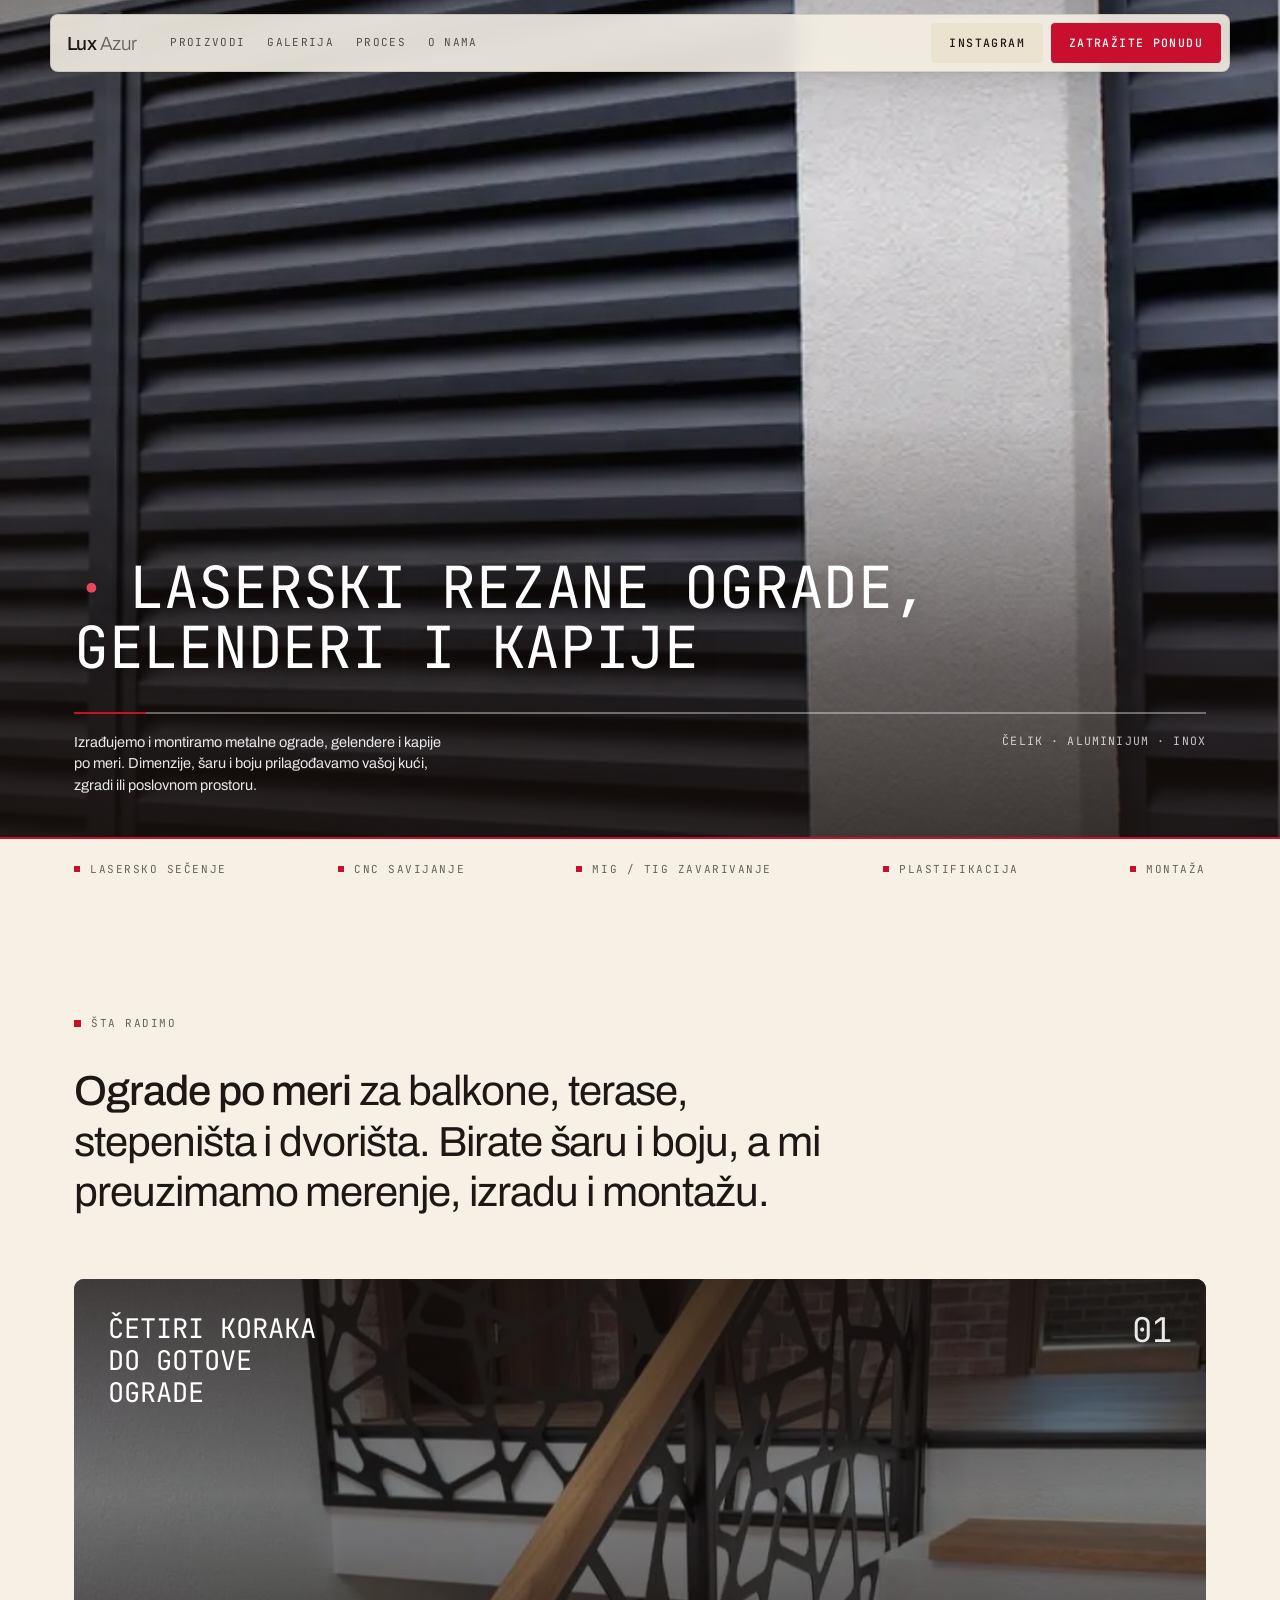
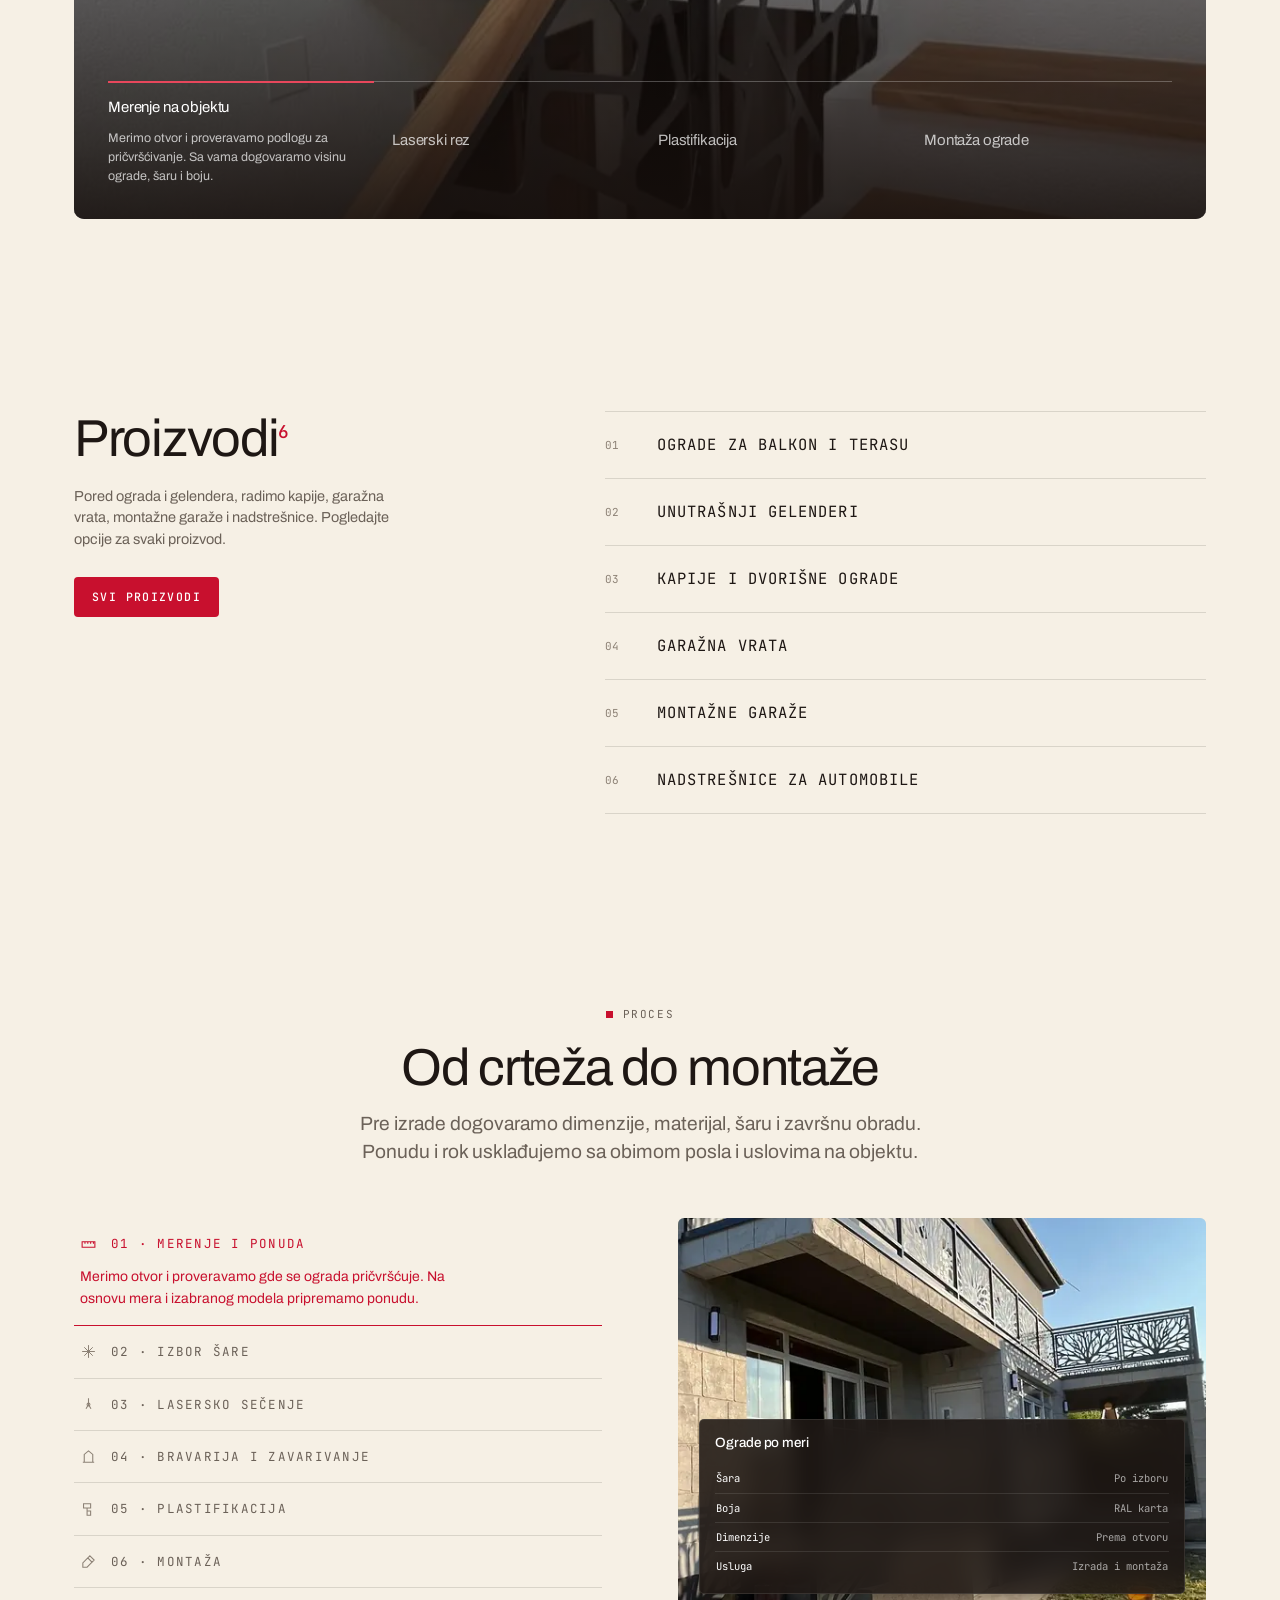
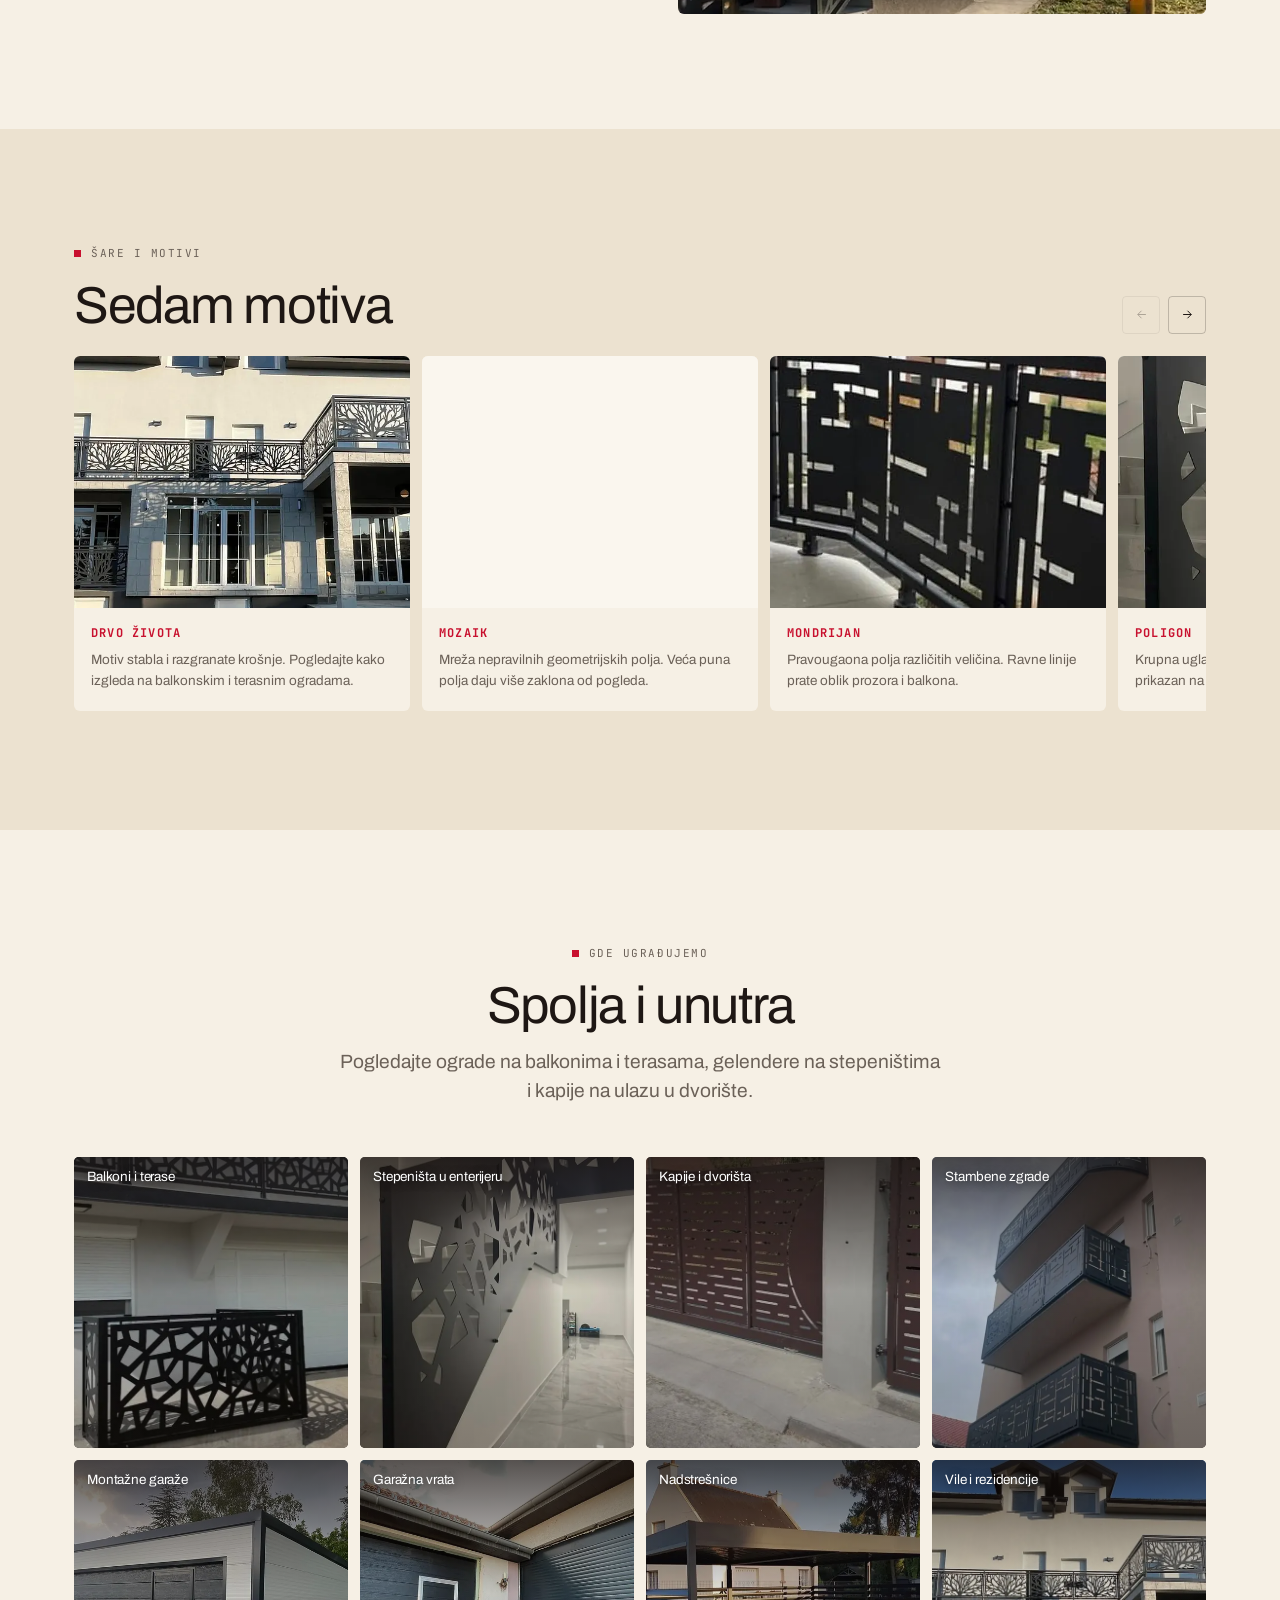
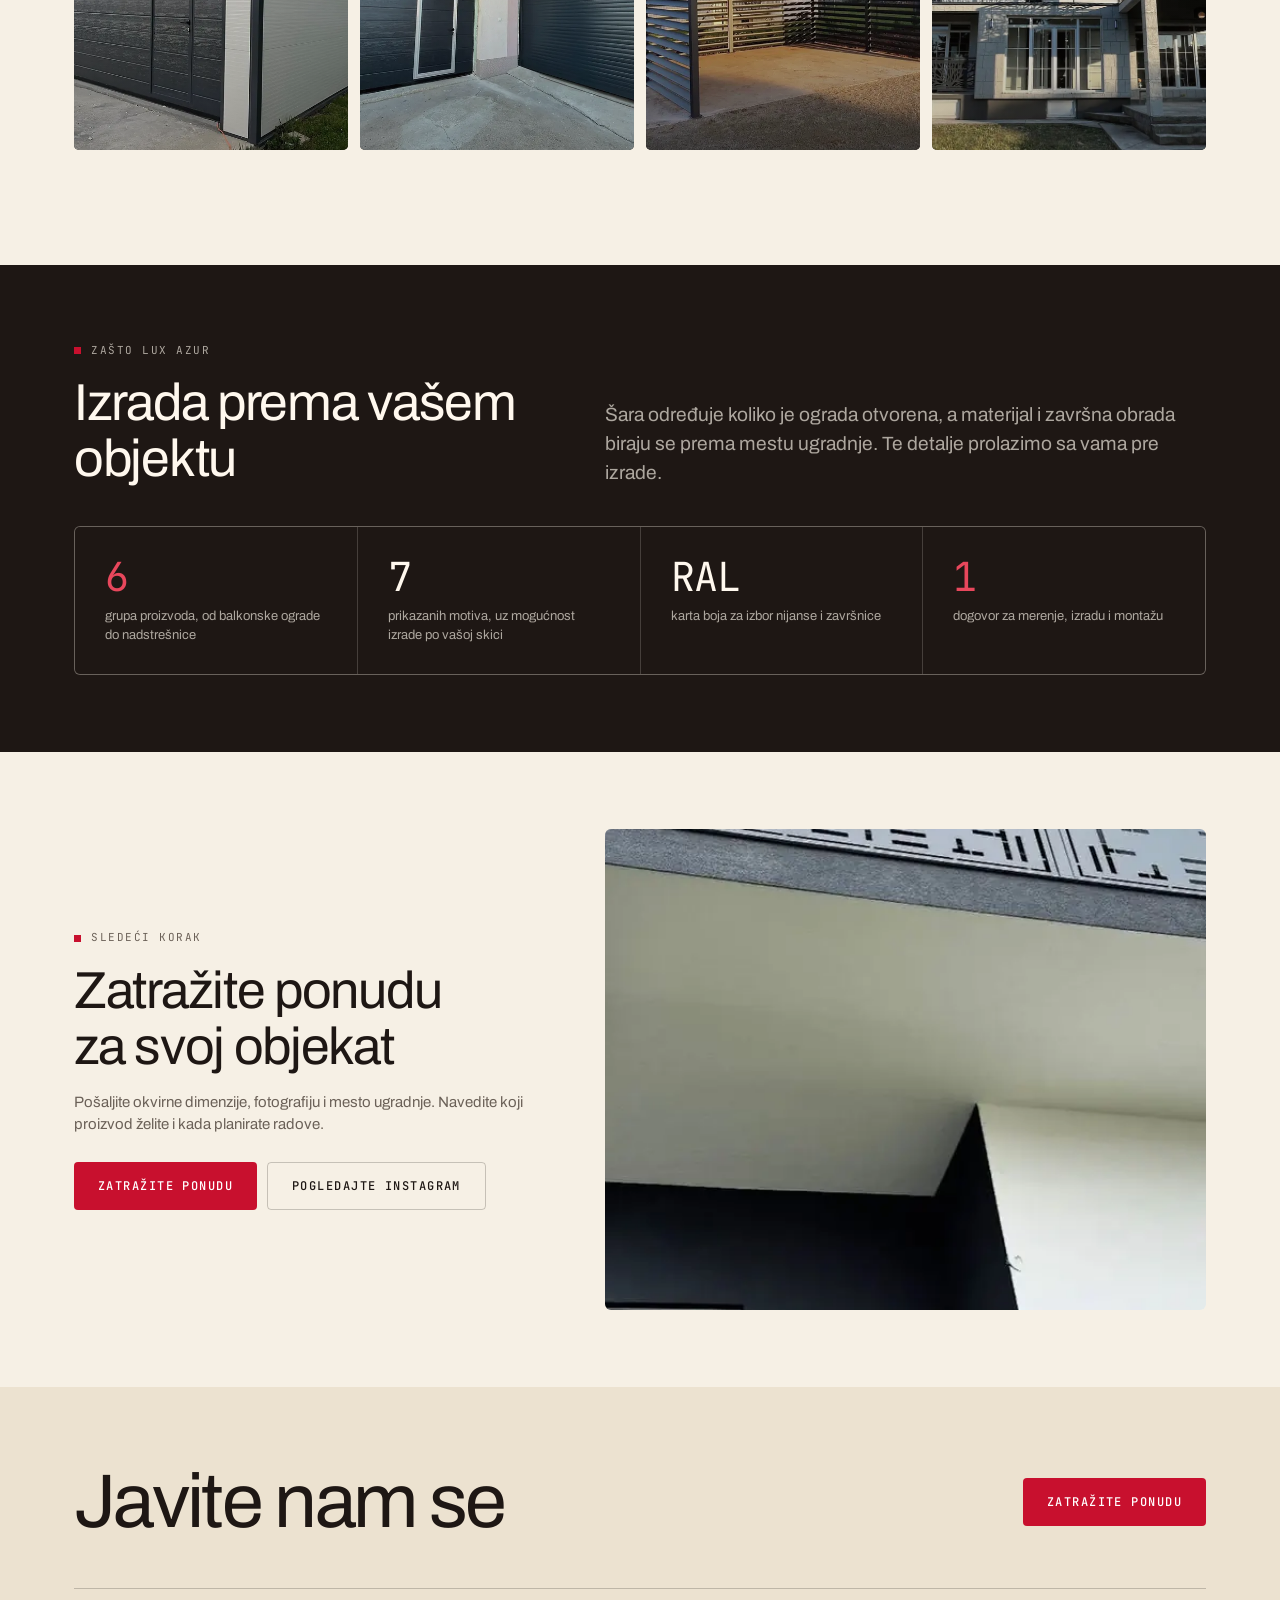
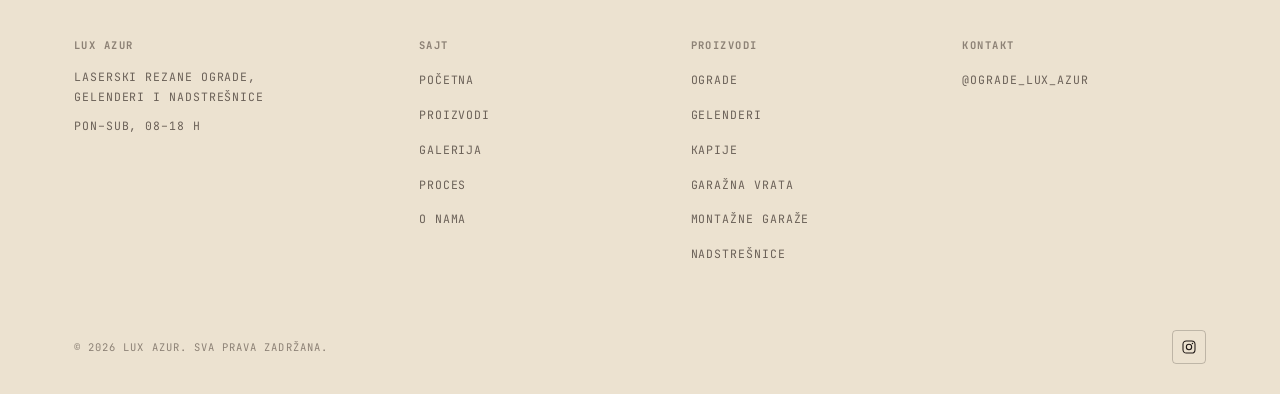
==== commit e64f0cea: "Nov izgled sajta: svetla tema, crveni akcenat i tekstualni logo - svetla (krem) pozadina umesto tamn" ====
--- a/site/index.html
+++ b/site/index.html
@@ -5,7 +5,7 @@
 <meta name="viewport" content="width=device-width,initial-scale=1">
 <title>Laserski rezane ograde i kapije po meri | Lux Azur</title>
 <meta name="description" content="Izrada i montaža laserski rezanih ograda, gelendera i kapija po meri. Pogledajte šare i radove Lux Azur i pošaljite dimenzije za ponudu.">
-<meta name="theme-color" content="#0B0B0D">
+<meta name="theme-color" content="#F6F0E5">
 <link rel="canonical" href="./index.html">
 
 <meta property="og:type" content="website">
@@ -14,7 +14,7 @@
 <meta property="og:image" content="./assets/img/hero.webp">
 <meta property="og:locale" content="sr_RS">
 
-<link rel="icon" href="data:image/svg+xml,%3Csvg%20xmlns='http://www.w3.org/2000/svg'%20viewBox='0%200%2032%2032'%3E%3Cpath%20fill-rule='evenodd'%20fill='%230F52FF'%20d='M9%202H23A7%207%200%200%201%2030%209V23A7%207%200%200%201%2023%2030H9A7%207%200%200%201%202%2023V9A7%207%200%200%201%209%202ZM15%206.2H17L25%2025.8H20.8L19.37%2022.3H12.63L11.2%2025.8H7ZM16%2014.04L18.15%2019.3H13.85Z'/%3E%3C/svg%3E">
+<link rel="icon" href="data:image/svg+xml,%3Csvg%20xmlns='http://www.w3.org/2000/svg'%20viewBox='0%200%2032%2032'%3E%3Crect%20width='32'%20height='32'%20rx='7'%20fill='%23C8102E'/%3E%3Ctext%20x='16'%20y='21.4'%20text-anchor='middle'%20font-family='Arial,Helvetica,sans-serif'%20font-size='15'%20font-weight='700'%20letter-spacing='-.4'%20fill='%23F6F0E5'%3ELA%3C/text%3E%3C/svg%3E">
 
 <link rel="preconnect" href="https://fonts.googleapis.com">
 <link rel="preconnect" href="https://fonts.gstatic.com" crossorigin>
@@ -46,16 +46,8 @@
 
 <div class="loader" aria-hidden="true">
   <div class="loader__in">
-    <div class="loader__mark">
-      <svg class="loader__mark--raw" viewBox="7 6.2 18 19.6" aria-hidden="true">
-        <path fill-rule="evenodd" fill="currentColor" d="M15 6.2H17L25 25.8H20.8L19.37 22.3H12.63L11.2 25.8H7ZM16 14.04L18.15 19.3H13.85Z"/>
-      </svg>
-      <svg class="loader__mark--cut" viewBox="7 6.2 18 19.6" aria-hidden="true">
-        <path fill-rule="evenodd" fill="currentColor" d="M15 6.2H17L25 25.8H20.8L19.37 22.3H12.63L11.2 25.8H7ZM16 14.04L18.15 19.3H13.85Z"/>
-      </svg>
-      <span class="loader__beam"></span>
-    </div>
-    <p class="loader__name">Lux Azur</p>
+    <p class="loader__word"><span class="w1"><i>Lux</i></span><span class="w2"><i>Azur</i></span></p>
+    <span class="loader__line"></span>
   </div>
 </div>
 
@@ -63,10 +55,7 @@
 <header class="nav">
   <div class="nav__inner">
     <a class="brand" href="./index.html" aria-label="Lux Azur, početna">
-      <svg class="brand__mark" viewBox="0 0 32 32" aria-hidden="true">
-        <path fill-rule="evenodd" fill="currentColor" d="M9 2H23A7 7 0 0 1 30 9V23A7 7 0 0 1 23 30H9A7 7 0 0 1 2 23V9A7 7 0 0 1 9 2ZM15 6.2H17L25 25.8H20.8L19.37 22.3H12.63L11.2 25.8H7ZM16 14.04L18.15 19.3H13.85Z"/>
-      </svg>
-      <span class="brand__name">Lux<em>Azur</em></span>
+      <span class="brand__name">Lux <em>Azur</em></span>
     </a>
 
     <nav class="nav__links" aria-label="Glavna navigacija">
@@ -78,7 +67,7 @@
 
     <div class="nav__actions">
       <a class="btn btn--ghost" data-href-instagram href="https://www.instagram.com/ograde_lux_azur/" target="_blank" rel="noopener">Instagram</a>
-      <a class="btn btn--azur" href="./kontakt.html">Zatražite ponudu</a>
+      <a class="btn btn--accent" href="./kontakt.html">Zatražite ponudu</a>
     </div>
 
     <button class="nav__burger" aria-label="Meni" aria-expanded="false" aria-controls="drawer"><span></span></button>
@@ -92,7 +81,7 @@
   <a href="./o-nama.html">O nama <span>04</span></a>
   <a href="./kontakt.html">Kontakt <span>05</span></a>
   <div class="drawer__foot">
-    <a class="btn btn--azur" href="./kontakt.html">Zatražite ponudu</a>
+    <a class="btn btn--accent" href="./kontakt.html">Zatražite ponudu</a>
     <a class="btn btn--ghost" data-href-instagram href="https://www.instagram.com/ograde_lux_azur/" target="_blank" rel="noopener">Instagram</a>
   </div>
 </div>
@@ -100,11 +89,11 @@
 <main>
 
 <!-- ================= HERO ================= -->
-<section class="hero" data-nav-dark>
+<section class="hero">
   <div class="hero__media plx">
     <picture>
-      <source media="(max-width:780px)" srcset="./assets/img/hero-640.webp" width="860" height="1572">
-      <img src="./assets/img/hero.webp" alt="Laserski rezan gelender stepeništa u antracit tonu, unutrašnjost porodične kuće" fetchpriority="high" width="1800" height="1012">
+      <source media="(max-width:780px)" srcset="./assets/img/hero-640.webp" width="649" height="1012">
+      <img src="./assets/img/hero.webp" alt="Klizna kapija i ograda od horizontalnih lamela u antracit boji, između belih zidanih stubova ispred porodične kuće" fetchpriority="high" width="1529" height="1012">
     </picture>
   </div>
   <div class="hero__scrim"></div>
@@ -180,7 +169,7 @@
     <div class="split__aside rv">
       <h2 class="h2">Proizvodi<span class="sup">6</span></h2>
       <p class="lede">Pored ograda i gelendera, radimo kapije, garažna vrata, montažne garaže i nadstrešnice. Pogledajte opcije za svaki proizvod.</p>
-      <a class="btn btn--azur" href="./proizvodi.html">Svi proizvodi</a>
+      <a class="btn btn--accent" href="./proizvodi.html">Svi proizvodi</a>
     </div>
 
     <div class="idx rv rv-d1">
@@ -279,25 +268,25 @@
       </div>
 
       <div class="ppanel" data-panel>
-        <div class="ppanel__img is-on" data-shot="mera">
+        <div class="ppanel__img plx is-on" data-shot="mera">
           <img src="./assets/img/ograda-drvo-zivota-02.webp" srcset="./assets/img/ograda-drvo-zivota-02-640.webp 640w, ./assets/img/ograda-drvo-zivota-02-960.webp 960w, ./assets/img/ograda-drvo-zivota-02.webp 1200w" sizes="(max-width:900px) 100vw, 560px" alt="Vila sa laserski rezanom ogradom terase i stepeništa, motiv drveta" loading="lazy" decoding="async" width="1200" height="1600">
         </div>
-        <div class="ppanel__img" data-shot="sara">
+        <div class="ppanel__img plx" data-shot="sara">
           <img src="./assets/img/ograda-mozaik-01.webp" srcset="./assets/img/ograda-mozaik-01-640.webp 640w, ./assets/img/ograda-mozaik-01-960.webp 960w, ./assets/img/ograda-mozaik-01.webp 1170w" sizes="(max-width:900px) 100vw, 560px" alt="Ograda balkona i ulaza sa mozaik šarom u antracit tonu" loading="lazy" decoding="async" width="1170" height="1560">
         </div>
-        <div class="ppanel__img" data-shot="rez">
+        <div class="ppanel__img plx" data-shot="rez">
           <video poster="./assets/video/radionica-poster.webp" muted loop playsinline preload="none" aria-label="Snimak iz radionice tokom izrade roletne">
     <source src="./assets/video/radionica.webm" type="video/webm">
     <source src="./assets/video/radionica.mp4" type="video/mp4">
           </video>
         </div>
-        <div class="ppanel__img" data-shot="bravarija">
+        <div class="ppanel__img plx" data-shot="bravarija">
           <img src="./assets/img/gelender-geometrija.webp" srcset="./assets/img/gelender-geometrija-640.webp 640w, ./assets/img/gelender-geometrija-960.webp 960w, ./assets/img/gelender-geometrija.webp 1170w" sizes="(max-width:900px) 100vw, 560px" alt="Gelender stepeništa sa geometrijskom šarom, pogled odozgo" loading="lazy" decoding="async" width="1170" height="1404">
         </div>
-        <div class="ppanel__img" data-shot="farba">
+        <div class="ppanel__img plx" data-shot="farba">
           <img src="./assets/img/ograda-mondrian-zgrada.webp" srcset="./assets/img/ograda-mondrian-zgrada-640.webp 640w, ./assets/img/ograda-mondrian-zgrada-960.webp 960w, ./assets/img/ograda-mondrian-zgrada.webp 1170w" sizes="(max-width:900px) 100vw, 560px" alt="Balkonske ograde stambene zgrade u antracit boji" loading="lazy" decoding="async" width="1170" height="1559">
         </div>
-        <div class="ppanel__img" data-shot="montaza">
+        <div class="ppanel__img plx" data-shot="montaza">
           <img src="./assets/img/ograda-mozaik-02.webp" srcset="./assets/img/ograda-mozaik-02-640.webp 640w, ./assets/img/ograda-mozaik-02-960.webp 960w, ./assets/img/ograda-mozaik-02.webp 1170w" sizes="(max-width:900px) 100vw, 560px" alt="Montirana ograda terase i prilaza sa mozaik šarom" loading="lazy" decoding="async" width="1170" height="1560">
         </div>
 
@@ -335,31 +324,31 @@
 
     <div class="carousel rv rv-d1" data-carousel>
       <article class="pcard">
-        <div class="pcard__img"><img src="./assets/img/ograda-drvo-zivota-01-640.webp" alt="Šara drvo života na ogradi balkona" loading="lazy" decoding="async" width="640" height="853"></div>
+        <div class="pcard__img plx"><img src="./assets/img/ograda-drvo-zivota-01-640.webp" alt="Šara drvo života na ogradi balkona" loading="lazy" decoding="async" width="640" height="853"></div>
         <div class="pcard__body"><h3 class="pcard__name">Drvo života</h3><p class="pcard__txt">Motiv stabla i razgranate krošnje. Pogledajte kako izgleda na balkonskim i terasnim ogradama.</p></div>
       </article>
       <article class="pcard">
-        <div class="pcard__img"><img src="./assets/img/ograda-mozaik-01-640.webp" alt="Mozaik šara na ogradi" loading="lazy" decoding="async" width="640" height="853"></div>
+        <div class="pcard__img plx"><img src="./assets/img/ograda-mozaik-01-640.webp" alt="Mozaik šara na ogradi" loading="lazy" decoding="async" width="640" height="853"></div>
         <div class="pcard__body"><h3 class="pcard__name">Mozaik</h3><p class="pcard__txt">Mreža nepravilnih geometrijskih polja. Veća puna polja daju više zaklona od pogleda.</p></div>
       </article>
       <article class="pcard">
-        <div class="pcard__img"><img src="./assets/img/ograda-mondrian-terasa-640.webp" alt="Mondrijan šara na ogradi terase" loading="lazy" decoding="async" width="640" height="853"></div>
+        <div class="pcard__img plx"><img src="./assets/img/ograda-mondrian-terasa-640.webp" alt="Mondrijan šara na ogradi terase" loading="lazy" decoding="async" width="640" height="853"></div>
         <div class="pcard__body"><h3 class="pcard__name">Mondrijan</h3><p class="pcard__txt">Pravougaona polja različitih veličina. Ravne linije prate oblik prozora i balkona.</p></div>
       </article>
       <article class="pcard">
-        <div class="pcard__img"><img src="./assets/img/gelender-poligon-640.webp" alt="Poligonalna šara na unutrašnjem gelenderu" loading="lazy" decoding="async" width="640" height="768"></div>
+        <div class="pcard__img plx"><img src="./assets/img/gelender-poligon-640.webp" alt="Poligonalna šara na unutrašnjem gelenderu" loading="lazy" decoding="async" width="640" height="768"></div>
         <div class="pcard__body"><h3 class="pcard__name">Poligon</h3><p class="pcard__txt">Krupna uglasta polja različitih oblika. U galeriji je prikazan na unutrašnjem gelenderu.</p></div>
       </article>
       <article class="pcard">
-        <div class="pcard__img"><img src="./assets/img/gelender-tacke-640.webp" alt="Šara od tačaka u spirali na gelenderu" loading="lazy" decoding="async" width="640" height="853"></div>
+        <div class="pcard__img plx"><img src="./assets/img/gelender-tacke-640.webp" alt="Šara od tačaka u spirali na gelenderu" loading="lazy" decoding="async" width="640" height="853"></div>
         <div class="pcard__body"><h3 class="pcard__name">Tačke</h3><p class="pcard__txt">Kružni otvori različitih prečnika raspoređeni u spiralu.</p></div>
       </article>
       <article class="pcard">
-        <div class="pcard__img"><img src="./assets/img/gelender-linije-640.webp" alt="Šara od kosih linija na gelenderu" loading="lazy" decoding="async" width="640" height="768"></div>
+        <div class="pcard__img plx"><img src="./assets/img/gelender-linije-640.webp" alt="Šara od kosih linija na gelenderu" loading="lazy" decoding="async" width="640" height="768"></div>
         <div class="pcard__body"><h3 class="pcard__name">Linije</h3><p class="pcard__txt">Kosi prorezi različitih dužina. Motiv za ograde stepeništa i podesta.</p></div>
       </article>
       <article class="pcard">
-        <div class="pcard__img"><img src="./assets/img/ograda-ornament-plava-640.webp" alt="Ornamentalna šara na balkonskoj ogradi" loading="lazy" decoding="async" width="640" height="853"></div>
+        <div class="pcard__img plx"><img src="./assets/img/ograda-ornament-plava-640.webp" alt="Ornamentalna šara na balkonskoj ogradi" loading="lazy" decoding="async" width="640" height="853"></div>
         <div class="pcard__body"><h3 class="pcard__name">Ornament</h3><p class="pcard__txt">Zakrivljene linije inspirisane kovanim ogradama, izrezane laserom iz lima.</p></div>
       </article>
     </div>
@@ -376,14 +365,14 @@
     </div>
 
     <div class="tiles">
-      <a class="tile rv" href="./proizvodi.html#ograde"><img src="./assets/img/ograda-mozaik-02-640.webp" alt="Ograda balkona porodične kuće" loading="lazy" decoding="async" width="640" height="853"><span>Balkoni i terase</span></a>
-      <a class="tile rv rv-d1" href="./proizvodi.html#gelenderi"><img src="./assets/img/gelender-poligon-640.webp" alt="Unutrašnji gelender u holu" loading="lazy" decoding="async" width="640" height="768"><span>Stepeništa u enterijeru</span></a>
-      <a class="tile rv rv-d2" href="./proizvodi.html#kapije"><img src="./assets/img/kapija-klizna-640.webp" alt="Klizna kapija sa laserskom šarom" loading="lazy" decoding="async" width="640" height="853"><span>Kapije i dvorišta</span></a>
-      <a class="tile rv rv-d3" href="./galerija.html"><img src="./assets/img/ograda-mondrian-zgrada-640.webp" alt="Balkonske ograde stambene zgrade" loading="lazy" decoding="async" width="640" height="853"><span>Stambene zgrade</span></a>
-      <a class="tile rv" href="./proizvodi.html#garaze"><img src="./assets/img/garaza-montazna-01-640.webp" alt="Montažna limena garaža" loading="lazy" decoding="async" width="640" height="640"><span>Montažne garaže</span></a>
-      <a class="tile rv rv-d1" href="./proizvodi.html#garazna-vrata"><img src="./assets/img/garazna-vrata-rolo-640.webp" alt="Rolo i sekciona garažna vrata" loading="lazy" decoding="async" width="640" height="640"><span>Garažna vrata</span></a>
-      <a class="tile rv rv-d2" href="./proizvodi.html#nadstresnice"><img src="./assets/img/nadstresnica-02-640.webp" alt="Nadstrešnica za dva automobila" loading="lazy" decoding="async" width="640" height="591"><span>Nadstrešnice</span></a>
-      <a class="tile rv rv-d3" href="./galerija.html"><img src="./assets/img/ograda-drvo-zivota-01-640.webp" alt="Vila sa ogradom motiva drveta" loading="lazy" decoding="async" width="640" height="853"><span>Vile i rezidencije</span></a>
+      <a class="tile plx rv" href="./proizvodi.html#ograde"><img src="./assets/img/ograda-mozaik-02-640.webp" alt="Ograda balkona porodične kuće" loading="lazy" decoding="async" width="640" height="853"><span>Balkoni i terase</span></a>
+      <a class="tile plx rv rv-d1" href="./proizvodi.html#gelenderi"><img src="./assets/img/gelender-poligon-640.webp" alt="Unutrašnji gelender u holu" loading="lazy" decoding="async" width="640" height="768"><span>Stepeništa u enterijeru</span></a>
+      <a class="tile plx rv rv-d2" href="./proizvodi.html#kapije"><img src="./assets/img/kapija-klizna-640.webp" alt="Klizna kapija sa laserskom šarom" loading="lazy" decoding="async" width="640" height="853"><span>Kapije i dvorišta</span></a>
+      <a class="tile plx rv rv-d3" href="./galerija.html"><img src="./assets/img/ograda-mondrian-zgrada-640.webp" alt="Balkonske ograde stambene zgrade" loading="lazy" decoding="async" width="640" height="853"><span>Stambene zgrade</span></a>
+      <a class="tile plx rv" href="./proizvodi.html#garaze"><img src="./assets/img/garaza-montazna-01-640.webp" alt="Montažna limena garaža" loading="lazy" decoding="async" width="640" height="640"><span>Montažne garaže</span></a>
+      <a class="tile plx rv rv-d1" href="./proizvodi.html#garazna-vrata"><img src="./assets/img/garazna-vrata-rolo-640.webp" alt="Rolo i sekciona garažna vrata" loading="lazy" decoding="async" width="640" height="640"><span>Garažna vrata</span></a>
+      <a class="tile plx rv rv-d2" href="./proizvodi.html#nadstresnice"><img src="./assets/img/nadstresnica-02-640.webp" alt="Nadstrešnica za dva automobila" loading="lazy" decoding="async" width="640" height="591"><span>Nadstrešnice</span></a>
+      <a class="tile plx rv rv-d3" href="./galerija.html"><img src="./assets/img/ograda-drvo-zivota-01-640.webp" alt="Vila sa ogradom motiva drveta" loading="lazy" decoding="async" width="640" height="853"><span>Vile i rezidencije</span></a>
     </div>
   </div>
 </section>
@@ -416,7 +405,7 @@
       <h2 class="h2" style="margin:16px 0 16px">Zatražite ponudu<br>za svoj objekat</h2>
       <p class="lede" style="font-size:15px">Pošaljite okvirne dimenzije, fotografiju i mesto ugradnje. Navedite koji proizvod želite i kada planirate radove.</p>
       <div style="display:flex;gap:10px;flex-wrap:wrap;margin-top:26px">
-        <a class="btn btn--azur btn--lg" href="./kontakt.html">Zatražite ponudu</a>
+        <a class="btn btn--accent btn--lg" href="./kontakt.html">Zatražite ponudu</a>
         <a class="btn btn--line btn--lg" data-href-instagram href="https://www.instagram.com/ograde_lux_azur/" target="_blank" rel="noopener">Pogledajte Instagram</a>
       </div>
     </div>
@@ -433,7 +422,7 @@
   <div class="wrap">
     <div class="foot__cta">
       <h2>Javite nam se</h2>
-      <a class="btn btn--azur btn--lg" href="./kontakt.html">Zatražite ponudu</a>
+      <a class="btn btn--accent btn--lg" href="./kontakt.html">Zatražite ponudu</a>
     </div>
 
     <hr>
--- a/site/assets/css/site.css
+++ b/site/assets/css/site.css
@@ -1,31 +1,36 @@
 /* ==========================================================================
    LUX AZUR — design system
    Grotesk: Archivo · Mono: JetBrains Mono
+   Paleta: svetli krem + crveni detalji
    ========================================================================== */
 
 :root{
-  /* ink */
-  --ink:        #0B0B0D;
-  --ink-2:      #141417;
-  --paper:      #FFFFFF;
-  --bone:       #E9E9E4;
-  --bone-2:     #F3F3EF;
+  /* tamna (topla, braon-crna - ne hladna siva) */
+  --ink:        #1E1714;
+  --ink-2:      #2A211C;
+
+  /* krem podloge */
+  --paper:      #F6F0E5;   /* strana */
+  --bone:       #ECE2D0;   /* footer, sekcija sa sarama */
+  --bone-2:     #FAF6EE;   /* podloga dok se slika ne ucita */
+  --field:      #FFFCF7;   /* polja forme, malo svetlija od strane */
 
   /* text */
-  --fg:         #0B0B0D;
-  --fg-muted:   #6B6B72;
-  --fg-faint:   #9A9AA1;
-  --on-dark-mut:rgba(255,255,255,.62);
-
-  /* accent */
-  --azur:       #0F52FF;
-  --azur-ink:   #0B3FCC;
-  --azur-soft:  rgba(15,82,255,.10);
+  --fg:         #1E1714;
+  --fg-muted:   #6B6158;
+  --fg-faint:   #8C8175;
+  --on-dark-mut:rgba(255,248,238,.64);
+
+  /* akcenat: crvena */
+  --accent:      #C8102E;
+  --accent-ink:  #A50D26;   /* hover */
+  --accent-soft: rgba(200,16,46,.10);
+  --accent-lite: #E8475C;   /* crvena na tamnoj podlozi (citljivija) */
 
   /* lines */
-  --line:       rgba(11,11,13,.13);
-  --line-strong:rgba(11,11,13,.22);
-  --line-dark:  rgba(255,255,255,.18);
+  --line:       rgba(30,23,20,.13);
+  --line-strong:rgba(30,23,20,.22);
+  --line-dark:  rgba(255,248,238,.18);
 
   /* type */
   --sans: "Archivo", ui-sans-serif, system-ui, -apple-system, "Segoe UI", Roboto, sans-serif;
@@ -67,16 +72,16 @@
 button{font:inherit;color:inherit;background:none;border:0;cursor:pointer}
 h1,h2,h3,h4,p,figure,blockquote{margin:0}
 ul,ol{margin:0;padding:0;list-style:none}
-::selection{background:var(--azur);color:#fff}
-
-:focus-visible{outline:2px solid var(--azur);outline-offset:3px;border-radius:2px}
-.nav--dark :focus-visible,.hero :focus-visible,.drawer :focus-visible{outline-color:#fff}
+::selection{background:var(--accent);color:#fff}
+
+:focus-visible{outline:2px solid var(--accent);outline-offset:3px;border-radius:2px}
+.nav--dark :focus-visible,.hero :focus-visible{outline-color:#fff}
 
 /* ---------- layout ---------- */
 .wrap{width:100%;max-width:var(--wrap);margin-inline:auto;padding-inline:var(--gut)}
 .section{padding-block:clamp(72px,9vw,128px)}
 .section--tight{padding-block:clamp(56px,6vw,84px)}
-.section--dark{background:var(--ink);color:#fff}
+.section--dark{background:var(--ink);color:#FFF8EE}
 .section--bone{background:var(--bone)}
 
 /* ---------- type ---------- */
@@ -90,7 +95,7 @@
   color:var(--fg-muted);
   display:flex;align-items:center;gap:10px;
 }
-.eyebrow::before{content:"";width:7px;height:7px;background:var(--azur);flex:none}
+.eyebrow::before{content:"";width:7px;height:7px;background:var(--accent);flex:none}
 .section--dark .eyebrow{color:var(--on-dark-mut)}
 
 .h1{font-size:clamp(30px,5.1vw,60px);font-weight:400;line-height:1.06;letter-spacing:-.025em}
@@ -98,7 +103,7 @@
 .h3{font-size:clamp(22px,2.6vw,34px);font-weight:400;line-height:1.16;letter-spacing:-.02em}
 .lede{font-size:clamp(17px,1.5vw,20px);line-height:1.5;color:var(--fg-muted);max-width:56ch}
 .small{font-size:14px;line-height:1.6;color:var(--fg-muted)}
-.sup{font-family:var(--mono);font-size:.34em;vertical-align:super;letter-spacing:0;color:var(--azur);font-weight:500}
+.sup{font-family:var(--mono);font-size:.34em;vertical-align:super;letter-spacing:0;color:var(--accent);font-weight:500}
 .center{text-align:center}
 .center .lede{margin-inline:auto}
 .center .eyebrow{justify-content:center}
@@ -111,12 +116,12 @@
   transition:background .2s var(--ease),color .2s var(--ease),transform .2s var(--ease),border-color .2s var(--ease);
 }
 .btn:active{transform:translateY(1px)}
-.btn--azur{background:var(--azur);color:#fff}
-.btn--azur:hover{background:var(--azur-ink)}
+.btn--accent{background:var(--accent);color:#fff}
+.btn--accent:hover{background:var(--accent-ink)}
 .btn--ghost{background:var(--bone);color:var(--ink)}
-.btn--ghost:hover{background:#dcdcd5}
+.btn--ghost:hover{background:#E2D5BF}
 .btn--line{border:1px solid var(--line-strong);color:var(--ink)}
-.btn--line:hover{background:var(--ink);color:#fff;border-color:var(--ink)}
+.btn--line:hover{background:var(--accent);color:#fff;border-color:var(--accent)}
 .btn--lg{height:48px;padding:0 24px;font-size:12px}
 
 .link-underline{
@@ -125,7 +130,7 @@
   padding-bottom:8px;border-bottom:1px solid var(--line-strong);
   transition:border-color .25s var(--ease),color .25s var(--ease),gap .25s var(--ease);
 }
-.link-underline:hover{border-color:var(--azur);color:var(--azur);gap:14px}
+.link-underline:hover{border-color:var(--accent);color:var(--accent);gap:14px}
 .link-underline .arw{transition:transform .25s var(--ease)}
 .link-underline:hover .arw{transform:translateX(3px)}
 
@@ -137,24 +142,23 @@
   pointer-events:auto;
   width:min(100% - 28px,1180px);margin-inline:auto;height:var(--nav-h);
   display:flex;align-items:center;gap:26px;padding:0 8px 0 16px;border-radius:8px;
-  background:rgba(255,255,255,.92);
+  background:rgba(246,240,229,.9);
   backdrop-filter:blur(14px) saturate(160%);
   -webkit-backdrop-filter:blur(14px) saturate(160%);
   border:1px solid var(--line);
-  box-shadow:0 1px 2px rgba(11,11,13,.04),0 12px 32px -18px rgba(11,11,13,.28);
+  box-shadow:0 1px 2px rgba(30,23,20,.05),0 12px 32px -18px rgba(30,23,20,.3);
   transition:background .35s var(--ease),border-color .35s var(--ease),color .35s var(--ease),box-shadow .35s var(--ease);
   color:var(--ink);
 }
 .nav--dark .nav__inner{
-  background:rgba(14,14,16,.82);border-color:rgba(255,255,255,.12);color:#fff;
+  background:rgba(30,23,20,.82);border-color:rgba(255,248,238,.12);color:#fff;
   box-shadow:0 18px 44px -26px rgba(0,0,0,.7);
 }
 
-.brand{display:flex;align-items:center;gap:9px;flex:none}
-.brand__mark{width:22px;height:22px;flex:none;color:var(--azur)}
-.nav--dark .brand__mark{color:#fff}
-.brand__name{font-size:18px;font-weight:600;letter-spacing:-.025em;line-height:1}
-.brand__name em{font-style:normal;font-weight:400;opacity:.62}
+.brand{display:flex;align-items:center;flex:none}
+.brand__name{font-size:19px;font-weight:500;letter-spacing:-.03em;line-height:1;white-space:nowrap}
+.brand__name em{font-style:normal;font-weight:300;color:var(--fg-muted)}
+.nav--dark .brand__name em{color:inherit;opacity:.7}
 
 .nav__links{display:flex;align-items:center;gap:22px;margin-left:8px}
 .nav__links a{
@@ -163,7 +167,7 @@
 }
 .nav__links a:hover{opacity:1}
 .nav__links a[aria-current="page"]{opacity:1}
-.nav__links a[aria-current="page"]::after{content:"";position:absolute;left:0;right:0;bottom:0;height:1px;background:var(--azur)}
+.nav__links a[aria-current="page"]::after{content:"";position:absolute;left:0;right:0;bottom:0;height:1px;background:var(--accent)}
 .nav--dark .nav__links a[aria-current="page"]::after{background:#fff}
 
 .nav__actions{margin-left:auto;display:flex;align-items:center;gap:8px}
@@ -183,7 +187,7 @@
 
 /* mobile drawer */
 .drawer{
-  position:fixed;inset:0;z-index:99;background:var(--ink);color:#fff;
+  position:fixed;inset:0;z-index:99;background:var(--paper);color:var(--ink);
   padding:calc(var(--nav-h) + 40px) var(--gut) 40px;
   display:flex;flex-direction:column;overflow-y:auto;
   opacity:0;visibility:hidden;transform:translateY(-8px);
@@ -192,10 +196,10 @@
 body.menu-open .drawer{opacity:1;visibility:visible;transform:none}
 .drawer a{
   font-family:var(--mono);font-size:22px;letter-spacing:.02em;text-transform:uppercase;
-  padding-block:18px;border-bottom:1px solid var(--line-dark);
+  padding-block:18px;border-bottom:1px solid var(--line);
   display:flex;justify-content:space-between;align-items:center;
 }
-.drawer a span{font-size:11px;color:var(--on-dark-mut)}
+.drawer a span{font-size:11px;color:var(--accent)}
 .drawer__foot{margin-top:auto;padding-top:28px;display:flex;gap:10px;flex-wrap:wrap}
 
 /* ==========================================================================
@@ -211,15 +215,15 @@
 }
 .hero__media{position:absolute;inset:0;z-index:-2}
 .hero__media img{
-  width:100%;height:100%;object-fit:cover;object-position:52% 50%;
+  width:100%;height:100%;object-fit:cover;object-position:60% 50%;
   animation:heroDrift 26s var(--ease) infinite alternate;
 }
 @keyframes heroDrift{from{transform:scale(1)}to{transform:scale(1.07)}}
 .hero__scrim{
   position:absolute;inset:0;z-index:-1;
   background:
-    linear-gradient(180deg,rgba(8,8,10,.62) 0%,rgba(8,8,10,.18) 26%,rgba(8,8,10,.34) 58%,rgba(8,8,10,.86) 100%),
-    radial-gradient(120% 80% at 50% 45%,rgba(8,8,10,0) 40%,rgba(8,8,10,.42) 100%);
+    linear-gradient(180deg,rgba(22,15,12,.16) 0%,rgba(22,15,12,0) 22%,rgba(22,15,12,.12) 46%,rgba(22,15,12,.62) 74%,rgba(22,15,12,.88) 100%),
+    linear-gradient(90deg,rgba(22,15,12,.38) 0%,rgba(22,15,12,0) 62%);
 }
 .hero__grain{
   position:absolute;inset:0;z-index:-1;opacity:.15;mix-blend-mode:overlay;pointer-events:none;
@@ -231,15 +235,18 @@
   font-family:var(--mono);font-weight:400;text-transform:uppercase;
   font-size:clamp(23px,4.55vw,58px);line-height:1.04;letter-spacing:-.005em;text-wrap:balance;
 }
-.hero__title .dot{color:var(--azur);margin-right:.35em}
-.hero__rule{height:1px;background:rgba(255,255,255,.34);margin-top:clamp(20px,3vw,34px)}
+.hero__title .dot{color:var(--accent-lite);margin-right:.35em}
+.hero__title{text-shadow:0 2px 24px rgba(22,15,12,.35)}
+/* crveni pocetak linije, ostatak beo */
+.hero__rule{height:2px;background:linear-gradient(90deg,var(--accent) 0 72px,rgba(255,255,255,.36) 72px);margin-top:clamp(20px,3vw,34px)}
 .hero__meta{margin-top:18px;display:flex;gap:28px;align-items:flex-start;justify-content:space-between;flex-wrap:wrap}
-.hero__sub{font-size:14.5px;line-height:1.5;max-width:46ch;color:rgba(255,255,255,.84)}
-.hero__coord{font-family:var(--mono);font-size:11.5px;letter-spacing:.1em;color:rgba(255,255,255,.66);white-space:nowrap}
-
-.hero__strip{border-top:1px solid rgba(255,255,255,.14);padding-block:22px}
+.hero__sub{font-size:14.5px;line-height:1.5;max-width:46ch;color:rgba(255,255,255,.9)}
+.hero__coord{font-family:var(--mono);font-size:11.5px;letter-spacing:.1em;color:rgba(255,255,255,.74);white-space:nowrap}
+
+.hero__strip{background:var(--paper);color:var(--fg-muted);padding-block:22px;border-top:2px solid var(--accent)}
 .hero__strip ul{display:flex;align-items:center;justify-content:space-between;gap:20px;flex-wrap:wrap}
-.hero__strip li{font-family:var(--mono);font-size:11px;letter-spacing:.14em;text-transform:uppercase;color:rgba(255,255,255,.5)}
+.hero__strip li{font-family:var(--mono);font-size:11px;letter-spacing:.14em;text-transform:uppercase;display:flex;align-items:center;gap:10px}
+.hero__strip li::before{content:"";width:6px;height:6px;background:var(--accent);flex:none}
 
 /* ==========================================================================
    STATEMENT
@@ -263,7 +270,7 @@
 .fcard__media img{width:100%;height:100%;object-fit:cover;object-position:50% 40%}
 .fcard__media::after{
   content:"";position:absolute;inset:0;
-  background:linear-gradient(180deg,rgba(6,6,8,.72) 0%,rgba(6,6,8,.34) 40%,rgba(6,6,8,.9) 100%);
+  background:linear-gradient(180deg,rgba(22,15,12,.72) 0%,rgba(22,15,12,.34) 40%,rgba(22,15,12,.9) 100%);
 }
 .fcard__head{display:flex;justify-content:space-between;gap:24px;padding:clamp(22px,3vw,34px)}
 .fcard__title{
@@ -279,7 +286,7 @@
   transition:color .25s var(--ease);
 }
 .ftab + .ftab{padding-left:18px}
-.ftab::after{content:"";position:absolute;top:-1px;left:0;height:1px;width:0;background:#fff;transition:width .45s var(--ease)}
+.ftab::after{content:"";position:absolute;top:-1px;left:0;height:2px;width:0;background:var(--accent-lite);transition:width .45s var(--ease)}
 .ftab[aria-selected="true"]{color:#fff}
 .ftab[aria-selected="true"]::after{width:100%}
 .ftab__label{font-size:15px;letter-spacing:-.01em;display:block}
@@ -306,7 +313,7 @@
   position:relative;transition:padding-left .3s var(--ease);
 }
 .idx__row::before{
-  content:"";position:absolute;left:0;right:0;bottom:-1px;height:1px;background:var(--azur);
+  content:"";position:absolute;left:0;right:0;bottom:-1px;height:1px;background:var(--accent);
   transform:scaleX(0);transform-origin:left;transition:transform .5s var(--ease);
 }
 .idx__row:hover{padding-left:10px}
@@ -316,33 +323,33 @@
   font-family:var(--mono);font-size:clamp(12.5px,1.35vw,15.5px);letter-spacing:.07em;text-transform:uppercase;
   flex:1;transition:color .25s var(--ease);
 }
-.idx__row:hover .idx__label{color:var(--azur)}
+.idx__row:hover .idx__label{color:var(--accent)}
 .idx__arw{color:var(--fg-faint);opacity:0;transform:translateX(-6px);transition:opacity .3s var(--ease),transform .3s var(--ease);flex:none}
-.idx__row:hover .idx__arw{opacity:1;transform:none;color:var(--azur)}
+.idx__row:hover .idx__arw{opacity:1;transform:none;color:var(--accent)}
 
 /* ==========================================================================
    PROCESS TABS + PANEL
    ========================================================================== */
 .ptabs{display:flex;flex-direction:column}
 .ptab{text-align:left;padding-block:16px;border-bottom:1px solid var(--line);position:relative}
-.ptab::after{content:"";position:absolute;left:0;bottom:-1px;height:1px;width:0;background:var(--ink);transition:width .5s var(--ease)}
+.ptab::after{content:"";position:absolute;left:0;bottom:-1px;height:1px;width:0;background:var(--accent);transition:width .5s var(--ease)}
 .ptab[aria-selected="true"]::after{width:100%}
 .ptab__top{display:flex;align-items:center;gap:14px}
 .ptab__ico{width:17px;height:17px;flex:none;color:var(--fg-faint);transition:color .25s var(--ease)}
 .ptab__label{font-family:var(--mono);font-size:12.5px;letter-spacing:.1em;text-transform:uppercase;color:var(--fg-muted);transition:color .25s var(--ease)}
-.ptab[aria-selected="true"] .ptab__label,.ptab:hover .ptab__label{color:var(--azur)}
-.ptab[aria-selected="true"] .ptab__ico{color:var(--azur)}
+.ptab[aria-selected="true"] .ptab__label,.ptab:hover .ptab__label{color:var(--accent)}
+.ptab[aria-selected="true"] .ptab__ico{color:var(--accent)}
 .ptab__body{display:grid;grid-template-rows:0fr;opacity:0;transition:grid-template-rows .45s var(--ease),opacity .3s var(--ease),margin .45s var(--ease)}
-.ptab__body > p{overflow:hidden;font-size:14px;line-height:1.55;color:var(--azur);max-width:50ch}
+.ptab__body > p{overflow:hidden;font-size:14px;line-height:1.55;color:var(--accent);max-width:50ch}
 .ptab[aria-selected="true"] .ptab__body{grid-template-rows:1fr;opacity:1;margin-top:12px}
 
-.ppanel{position:relative;border-radius:var(--r);overflow:hidden;background:var(--bone);aspect-ratio:4/3}
+.ppanel{position:relative;border-radius:var(--r);overflow:hidden;overflow:clip;background:var(--bone);aspect-ratio:4/3}
 .ppanel__img{position:absolute;inset:0;opacity:0;transition:opacity .6s var(--ease)}
 .ppanel__img.is-on{opacity:1}
 .ppanel__img img,.ppanel__img video{width:100%;height:100%;object-fit:cover}
 .ppanel__card{
   position:absolute;left:clamp(14px,4%,30px);right:clamp(14px,4%,30px);bottom:clamp(14px,5%,32px);
-  background:rgba(14,14,16,.88);backdrop-filter:blur(12px);-webkit-backdrop-filter:blur(12px);
+  background:rgba(30,23,20,.88);backdrop-filter:blur(12px);-webkit-backdrop-filter:blur(12px);
   border:1px solid rgba(255,255,255,.1);border-radius:5px;color:#fff;padding:13px 15px;
   box-shadow:0 22px 48px -28px rgba(0,0,0,.9);
 }
@@ -353,7 +360,7 @@
 .ppanel__card td:first-child{color:#fff}
 .ppanel__card td:last-child{text-align:right}
 .pill{display:inline-flex;align-items:center;gap:6px;padding:2px 7px;border-radius:99px;background:rgba(255,255,255,.1);color:#fff}
-.pill::before{content:"";width:5px;height:5px;border-radius:50%;background:var(--azur)}
+.pill::before{content:"";width:5px;height:5px;border-radius:50%;background:var(--accent)}
 .pill--ok::before{background:#37D67A}
 
 /* ==========================================================================
@@ -361,11 +368,11 @@
    ========================================================================== */
 .tiles{display:grid;grid-template-columns:repeat(4,1fr);gap:12px;margin-top:clamp(34px,4vw,54px)}
 .tile{position:relative;border-radius:5px;overflow:hidden;aspect-ratio:1/1.06;background:var(--ink);display:block}
-.tile img{width:100%;height:100%;object-fit:cover;transition:transform .8s var(--ease)}
-.tile:hover img{transform:scale(1.06)}
+.tile img{width:100%;height:100%;object-fit:cover;transition:scale .8s var(--ease)}
+.tile:hover img{scale:calc(var(--plx-s,1) * 1.06)}
 .tile::after{
   content:"";position:absolute;inset:0;
-  background:linear-gradient(180deg,rgba(6,6,8,.72) 0%,rgba(6,6,8,.12) 46%,rgba(6,6,8,.3) 100%);
+  background:linear-gradient(180deg,rgba(22,15,12,.72) 0%,rgba(22,15,12,.12) 46%,rgba(22,15,12,.3) 100%);
 }
 .tile span{
   position:absolute;top:12px;left:13px;right:13px;z-index:2;color:#fff;
@@ -381,20 +388,20 @@
   width:38px;height:38px;border:1px solid var(--line-strong);border-radius:4px;display:grid;place-items:center;
   transition:background .2s var(--ease),color .2s var(--ease),border-color .2s var(--ease);
 }
-.cbtn:hover:not(:disabled){background:var(--ink);color:#fff;border-color:var(--ink)}
+.cbtn:hover:not(:disabled){background:var(--accent);color:#fff;border-color:var(--accent)}
 .cbtn:disabled{opacity:.3;cursor:default}
 
 .carousel{display:flex;gap:12px;overflow-x:auto;scroll-snap-type:x mandatory;scrollbar-width:none;padding-bottom:4px}
 .carousel::-webkit-scrollbar{display:none}
 .pcard{
   flex:0 0 clamp(240px,30%,336px);scroll-snap-align:start;
-  background:var(--paper);border-radius:6px;overflow:hidden;display:flex;flex-direction:column;
+  background:var(--paper);border-radius:6px;overflow:hidden;overflow:clip;display:flex;flex-direction:column;
 }
 .pcard__img{aspect-ratio:4/3;overflow:hidden;background:var(--bone-2)}
-.pcard__img img{width:100%;height:100%;object-fit:cover;transition:transform .8s var(--ease)}
-.pcard:hover .pcard__img img{transform:scale(1.05)}
+.pcard__img img{width:100%;height:100%;object-fit:cover;transition:scale .8s var(--ease)}
+.pcard:hover .pcard__img img{scale:calc(var(--plx-s,1) * 1.05)}
 .pcard__body{padding:16px 17px 20px}
-.pcard__name{font-family:var(--mono);font-size:12px;letter-spacing:.1em;text-transform:uppercase;color:var(--azur);margin-bottom:8px}
+.pcard__name{font-family:var(--mono);font-size:12px;letter-spacing:.1em;text-transform:uppercase;color:var(--accent);margin-bottom:8px}
 .pcard__txt{font-size:13.5px;line-height:1.5;color:var(--fg-muted)}
 
 /* ==========================================================================
@@ -405,11 +412,11 @@
 .prow--flip .prow__media{order:2}
 .prow__media{border-radius:6px;overflow:hidden;aspect-ratio:4/3.1;background:var(--bone-2)}
 .prow__media img{width:100%;height:100%;object-fit:cover}
-.prow__n{width:26px;height:26px;border-radius:4px;background:var(--azur);color:#fff;display:grid;place-items:center;font-family:var(--mono);font-size:11px;margin-bottom:16px}
+.prow__n{width:26px;height:26px;border-radius:4px;background:var(--accent);color:#fff;display:grid;place-items:center;font-family:var(--mono);font-size:11px;margin-bottom:16px}
 .prow h2{font-family:var(--mono);text-transform:uppercase;font-weight:400;font-size:clamp(18px,2.1vw,26px);line-height:1.15;margin-bottom:18px}
 .ticks{margin-bottom:20px;display:flex;flex-direction:column;gap:7px}
 .ticks li{display:flex;gap:10px;align-items:flex-start;font-size:14px;line-height:1.5}
-.ticks li::before{content:"";width:6px;height:6px;margin-top:8px;flex:none;background:var(--azur);transform:rotate(45deg)}
+.ticks li::before{content:"";width:6px;height:6px;margin-top:8px;flex:none;background:var(--accent);transform:rotate(45deg)}
 .prow p{font-size:14.5px;line-height:1.6;color:var(--fg-muted);margin-bottom:22px;max-width:46ch}
 
 .sticky-idx{position:sticky;top:calc(var(--nav-h) + 34px);align-self:start}
@@ -418,7 +425,7 @@
   font-family:var(--mono);font-size:10.5px;letter-spacing:.1em;text-transform:uppercase;
   color:var(--fg-faint);border-bottom:1px solid var(--line);transition:color .2s var(--ease);
 }
-.sticky-idx a:hover,.sticky-idx a.is-on{color:var(--azur)}
+.sticky-idx a:hover,.sticky-idx a.is-on{color:var(--accent)}
 
 /* ==========================================================================
    GALLERY
@@ -429,16 +436,16 @@
   padding:8px 14px;border:1px solid var(--line);border-radius:4px;color:var(--fg-muted);
   transition:background .2s var(--ease),color .2s var(--ease),border-color .2s var(--ease);
 }
-.filter:hover{border-color:var(--line-strong);color:var(--ink)}
-.filter[aria-pressed="true"]{background:var(--ink);border-color:var(--ink);color:#fff}
+.filter:hover{border-color:var(--accent);color:var(--accent)}
+.filter[aria-pressed="true"]{background:var(--accent);border-color:var(--accent);color:#fff}
 
 .grid-gal{columns:3;column-gap:12px}
 .gitem{break-inside:avoid;margin-bottom:12px;position:relative;border-radius:5px;overflow:hidden;display:block;width:100%;background:var(--bone-2);cursor:pointer}
-.gitem img{width:100%;height:auto;transition:transform .7s var(--ease)}
-.gitem:hover img{transform:scale(1.04)}
+.gitem img{width:100%;height:auto;transition:scale .7s var(--ease)}
+.gitem:hover img{scale:calc(var(--plx-s,1) * 1.04)}
 .gitem figcaption{
   position:absolute;inset:auto 0 0;padding:26px 14px 13px;
-  background:linear-gradient(180deg,transparent,rgba(6,6,8,.8));color:#fff;
+  background:linear-gradient(180deg,transparent,rgba(22,15,12,.8));color:#fff;
   font-family:var(--mono);font-size:10.5px;letter-spacing:.1em;text-transform:uppercase;
   opacity:0;transform:translateY(6px);transition:opacity .3s var(--ease),transform .3s var(--ease);
 }
@@ -447,7 +454,7 @@
 
 /* lightbox */
 .lb{
-  position:fixed;inset:0;z-index:200;background:rgba(8,8,10,.94);
+  position:fixed;inset:0;z-index:200;background:rgba(22,15,12,.95);
   display:grid;place-items:center;padding:clamp(16px,4vw,54px);
   opacity:0;visibility:hidden;transition:opacity .3s var(--ease),visibility .3s;
 }
@@ -473,18 +480,18 @@
 .field{display:flex;flex-direction:column;gap:7px}
 .field label{font-family:var(--mono);font-size:10.5px;letter-spacing:.12em;text-transform:uppercase;color:var(--fg-muted)}
 .field input,.field select,.field textarea{
-  font:inherit;font-size:15px;color:var(--ink);background:var(--paper);
+  font:inherit;font-size:15px;color:var(--ink);background:var(--field);
   border:1px solid var(--line);border-radius:4px;padding:11px 13px;
   transition:border-color .2s var(--ease),box-shadow .2s var(--ease);
 }
 .field textarea{resize:vertical;min-height:120px}
-.field input:focus,.field select:focus,.field textarea:focus{outline:0;border-color:var(--azur);box-shadow:0 0 0 3px var(--azur-soft)}
+.field input:focus,.field select:focus,.field textarea:focus{outline:0;border-color:var(--accent);box-shadow:0 0 0 3px var(--accent-soft)}
 .form__row{display:grid;grid-template-columns:1fr 1fr;gap:16px}
 .form[hidden]{display:none}
 .form__note{font-size:12.5px;color:var(--fg-faint);line-height:1.5}
 .form__msg{
   font-family:var(--mono);font-size:12px;padding:12px 14px;border-radius:4px;
-  background:var(--azur-soft);color:var(--azur-ink);display:none;line-height:1.6;
+  background:var(--accent-soft);color:var(--accent-ink);display:none;line-height:1.6;
 }
 .form__msg.is-on{display:block}
 
@@ -495,7 +502,7 @@
   font-family:var(--mono);font-size:12px;letter-spacing:.08em;text-transform:uppercase;
   transition:color .2s var(--ease),padding-left .3s var(--ease);
 }
-.cstrip a:hover{color:var(--azur);padding-left:8px}
+.cstrip a:hover{color:var(--accent);padding-left:8px}
 .cstrip .k{color:var(--fg-faint);font-size:10.5px}
 
 /* ==========================================================================
@@ -509,7 +516,7 @@
   font-size:17px;letter-spacing:-.015em;transition:color .2s var(--ease);
 }
 .faq summary::-webkit-details-marker{display:none}
-.faq summary:hover{color:var(--azur)}
+.faq summary:hover{color:var(--accent)}
 .faq summary::after{
   content:"";flex:none;width:13px;height:13px;margin-top:6px;background:currentColor;
   -webkit-mask:url("data:image/svg+xml,%3Csvg xmlns='http://www.w3.org/2000/svg' viewBox='0 0 24 24'%3E%3Cpath d='M12 5v14M5 12h14' stroke='%23000' stroke-width='2' fill='none'/%3E%3C/svg%3E") center/contain no-repeat;
@@ -526,8 +533,9 @@
 .stat{background:var(--paper);padding:clamp(20px,2.4vw,30px)}
 .section--dark .stats{background:var(--line-dark);border-color:var(--line-dark)}
 .section--dark .stat{background:var(--ink)}
+.section--dark .stat__n em{color:var(--accent-lite)}
 .stat__n{font-family:var(--mono);font-size:clamp(26px,3.2vw,40px);line-height:1;letter-spacing:-.02em;margin-bottom:10px}
-.stat__n em{font-style:normal;color:var(--azur)}
+.stat__n em{font-style:normal;color:var(--accent)}
 .stat__l{font-size:13px;line-height:1.45;color:var(--fg-muted)}
 .section--dark .stat__l{color:var(--on-dark-mut)}
 
@@ -537,7 +545,7 @@
 .phead{padding-top:calc(var(--nav-h) + clamp(58px,7vw,104px));padding-bottom:clamp(26px,3vw,42px)}
 .phead__grid{display:grid;grid-template-columns:1fr 1fr;gap:clamp(20px,4vw,60px);align-items:end}
 .phead h1{font-family:var(--mono);text-transform:uppercase;font-weight:400;font-size:clamp(28px,4.6vw,56px);line-height:1.04;letter-spacing:-.01em}
-.phead h1 .dot{color:var(--azur);margin-right:.3em}
+.phead h1 .dot{color:var(--accent);margin-right:.3em}
 .phead__banner{margin-top:clamp(24px,3vw,38px);border-radius:var(--r-lg);overflow:hidden;aspect-ratio:21/8;background:var(--bone-2)}
 .phead__banner img{width:100%;height:100%;object-fit:cover;object-position:50% 45%}
 
@@ -552,7 +560,7 @@
 .foot__cols h3{font-family:var(--mono);font-size:10.5px;letter-spacing:.14em;text-transform:uppercase;color:var(--fg-faint);margin-bottom:14px}
 .foot__cols li + li{margin-top:10px}
 .foot__cols a,.foot__cols p{font-family:var(--mono);font-size:11.5px;letter-spacing:.08em;text-transform:uppercase;color:var(--fg-muted);line-height:1.7;transition:color .2s var(--ease)}
-.foot__cols a:hover{color:var(--azur)}
+.foot__cols a:hover{color:var(--accent)}
 .foot__bottom{
   margin-top:clamp(36px,5vw,64px);display:flex;justify-content:space-between;gap:20px;align-items:center;flex-wrap:wrap;
   font-family:var(--mono);font-size:10.5px;letter-spacing:.1em;text-transform:uppercase;color:var(--fg-faint);
@@ -562,7 +570,7 @@
   width:34px;height:34px;border:1px solid var(--line-strong);border-radius:4px;display:grid;place-items:center;
   color:var(--ink);transition:background .2s var(--ease),color .2s var(--ease),border-color .2s var(--ease);
 }
-.foot__social a:hover{background:var(--ink);color:#fff;border-color:var(--ink)}
+.foot__social a:hover{background:var(--accent);color:#fff;border-color:var(--accent)}
 
 /* ==========================================================================
    REVEAL
@@ -572,35 +580,49 @@
 .rv-d1{transition-delay:.06s}.rv-d2{transition-delay:.12s}.rv-d3{transition-delay:.18s}.rv-d4{transition-delay:.24s}
 
 /* ==========================================================================
-   PARALAKSA  (slika se krece sporije od strane)
+   PARALAKSA  (slika se krece sporije od strane) - na SVIM slikama sajta
    --------------------------------------------------------------------------
-   Nosac dobija klasu .plx i mora da ima fiksan odnos strana (aspect-ratio);
-   rezanje preuzima sama klasa.
-   Pomera se prvo dete: <img> ili <picture>.
+   Nosac dobija klasu .plx; rezanje preuzima sama klasa.
+   Pomera se prvo dete: <img>, <picture> ili <video>.
      --plx-t  putanja, u procentima visine slike (gore/dole od sredine)
      --plx-s  zum koji pravi rezervu da se ivica nikad ne vidi; treba
               da bude najmanje 1 + 2 * --plx-t
+   Pomeraj ide kroz svojstvo translate, a zum kroz scale (ne transform),
+   pa hover zum na plocicama i karticama radi zajedno sa paralaksom.
+   Okvir ne mora da ima fiksnu visinu: u galeriji visinu daje sama slika,
+   a zum je prekriva iznutra.
    Na pregledacima sa scroll-driven animacijama (Chrome, Edge, Safari 26+)
    racuna GPU i strana se skroluje bez opterecenja glavne niti; na starijima
    isti pomeraj upisuje site.js kroz promenljivu --plx-y.
    ========================================================================== */
 /* hidden pa clip: oba reze isto, ali hidden pravi skrol kontejner i onda
    view() prati sam okvir umesto strane; stariji pregledaci koji ne znaju
-   clip zadrze hidden i rade preko site.js */
-.plx{overflow:hidden;overflow:clip}
+   clip zadrze hidden i rade preko site.js.
+   Isto vazi za svakog PRETKA slike (.ppanel, .pcard): nijedan ne sme da
+   bude overflow:hidden ili auto.
+   min-height:0: okvir sa clip nije skrol kontejner, pa bi ga aspect-ratio
+   inace pustio da naraste do prirodne visine (uspravne) slike. */
+.plx{overflow:hidden;overflow:clip;min-height:0}
 .plx > picture{display:block;width:100%;height:100%}
-.plx > img,.plx > picture{
+.plx > img,.plx > picture,.plx > video{
   --plx-t:5.5%;
   --plx-s:1.14;
-  transform:translate3d(0,var(--plx-y,0%),0) scale(var(--plx-s));
+  translate:0 var(--plx-y,0%);
+  scale:var(--plx-s);
 }
 @keyframes plxDrift{
-  from{transform:translate3d(0,calc(-1 * var(--plx-t)),0) scale(var(--plx-s))}
-  to  {transform:translate3d(0,var(--plx-t),0)            scale(var(--plx-s))}
+  from{translate:0 calc(-1 * var(--plx-t))}
+  to  {translate:0 var(--plx-t)}
 }
 @supports (animation-timeline:view()){
   @media (prefers-reduced-motion:no-preference){
-    .plx > img,.plx > picture{animation:plxDrift linear both;animation-timeline:view()}
+    .plx > img,.plx > picture,.plx > video{animation:plxDrift linear both;animation-timeline:view()}
+
+    /* karusel sara je vodoravni skrol kontejner, pa bi view() pratio njega
+       (a on se uspravno ne pomera); zato kartice prate polozaj samog
+       karusela na strani, preko imenovane vremenske linije */
+    .carousel{view-timeline-name:--plx-car}
+    .carousel .plx > img{animation-timeline:--plx-car}
   }
 }
 
@@ -610,7 +632,7 @@
 
 /* bez pokreta: slika stoji tacno kao pre, bez zuma */
 @media (prefers-reduced-motion:reduce){
-  .plx > img,.plx > picture{--plx-t:0%;--plx-s:1}
+  .plx > img,.plx > picture,.plx > video{--plx-t:0%;--plx-s:1}
 }
 
 /* ==========================================================================
@@ -658,7 +680,7 @@
   .section--tight{padding-block:clamp(46px,9vw,64px)}
 
   /* paralaksa: kratak hod i manji zum, da se slika ne mekša na malom ekranu */
-  .plx > img,.plx > picture{--plx-t:3.4%;--plx-s:1.085}
+  .plx > img,.plx > picture,.plx > video{--plx-t:3.4%;--plx-s:1.085}
   .hero__media > picture{--plx-t:3%;--plx-s:1}
 
   /* zrno preko cele slike se mesa (mix-blend-mode) u svakom kadru skrola -
@@ -666,19 +688,19 @@
   .hero__grain{display:none}
 
   /* zamucena podloga (backdrop-filter) je najskuplji efekat na telefonu */
-  .ppanel__card{backdrop-filter:none;-webkit-backdrop-filter:none;background:rgba(14,14,16,.95)}
+  .ppanel__card{backdrop-filter:none;-webkit-backdrop-filter:none;background:rgba(30,23,20,.95)}
 
   /* hero: veci naslov, mirnija slika, bez animacije zumiranja */
   .hero__body{padding-top:calc(var(--nav-h) + 40px);padding-bottom:30px}
   .hero__title{font-size:clamp(26px,7.6vw,40px);line-height:1.08}
-  .hero__media img{animation:none;object-position:50% 50%}
+  .hero__media img{animation:none;object-position:70% 50%}
   .hero__rule{margin-top:20px}
   .hero__meta{margin-top:16px;gap:12px}
   .hero__sub{font-size:14px;max-width:none}
   .hero__coord{font-size:10.5px}
   .hero__scrim{
     background:
-      linear-gradient(180deg,rgba(8,8,10,.58) 0%,rgba(8,8,10,.14) 24%,rgba(8,8,10,.46) 56%,rgba(8,8,10,.9) 100%);
+      linear-gradient(180deg,rgba(22,15,12,.2) 0%,rgba(22,15,12,0) 20%,rgba(22,15,12,.3) 48%,rgba(22,15,12,.78) 72%,rgba(22,15,12,.92) 100%);
   }
 
   /* dodirne mete najmanje 44px */
@@ -747,8 +769,9 @@
   .idx__arw{opacity:.5;transform:none}
   .cstrip a:hover{padding-left:0}
   .link-underline:hover{gap:10px}
-  .tile:hover img,.pcard:hover .pcard__img img,.gitem:hover img{transform:none}
+  .tile:hover img,.pcard:hover .pcard__img img,.gitem:hover img{scale:var(--plx-s,1)}
   .btn--line:hover{background:transparent;color:var(--ink);border-color:var(--line-strong)}
+  .filter:hover:not([aria-pressed="true"]){border-color:var(--line);color:var(--fg-muted)}
   .gitem figcaption{opacity:1;transform:none}
 }
 
@@ -762,80 +785,62 @@
 
 /* ==========================================================================
    LOADER  (prikazuje se samo jednom po poseti; bez JS-a se nikad ne pojavi)
-   Jedna ideja: laserski rez odozgo nadole "iseca" znak iz table.
+   Minimalan: na krem tabli ime "Lux Azur" izranja iz svoje linije, ispod
+   njega se crvena nit iscrta s leva na desno, kao laserski rez. Na izlazu
+   reci odlaze nagore, nit se povuce udesno i tabla se podigne.
+   Pokret krece tek kada stigne font (klasa .is-go iz site.js), da se
+   slovo ne bi zamenilo usred animacije.
    ========================================================================== */
 html.js-loading,html.js-loading body{overflow:hidden}
 
 .loader{
   position:fixed;inset:0;z-index:9999;display:none;
-  background:var(--ink);color:#fff;
+  background:var(--paper);color:var(--ink);
   transform:translateY(0);
-  transition:transform .62s cubic-bezier(.76,0,.24,1) .14s;
+  transition:transform .75s cubic-bezier(.76,0,.24,1) .22s;
   will-change:transform;
 }
-html.js-loading .loader{display:block}
-.loader.is-done{transform:translateY(-100.5%);pointer-events:none}
-
-.loader__in{
-  position:absolute;inset:0;
-  display:flex;flex-direction:column;align-items:center;justify-content:center;
-  gap:24px;
-  transition:opacity .2s linear,transform .4s var(--ease);
-}
-.loader.is-done .loader__in{opacity:0;transform:translateY(-8px)}
-
-/* --- znak --- */
-.loader__mark{
-  --m:72px;
-  position:relative;height:var(--m);width:calc(var(--m) * .918);
-  animation:loadUp .45s var(--ease) both;
-}
-.loader__mark svg{position:absolute;inset:0;width:100%;height:100%;display:block}
-
-/* sirovina: znak jedva nazire */
-.loader__mark--raw{color:rgba(255,255,255,.13)}
-
-/* izrezani deo: otkriva se iza mlaza */
-.loader__mark--cut{
-  color:#fff;
-  clip-path:inset(0 0 100% 0);
-  animation:cut 1.75s cubic-bezier(.66,.02,.35,1) infinite;
-}
-@keyframes cut{
-  0%  {clip-path:inset(0 0 100% 0);opacity:1}
-  52% {clip-path:inset(0 0 0 0);   opacity:1}
-  80% {clip-path:inset(0 0 0 0);   opacity:1}
-  100%{clip-path:inset(0 0 0 0);   opacity:0}
-}
-
-/* mlaz lasera */
-.loader__beam{
-  position:absolute;left:-16%;right:-16%;top:0;height:1px;
-  background:var(--azur);box-shadow:0 0 9px 1px rgba(15,82,255,.75);
-  animation:beam 1.75s cubic-bezier(.66,.02,.35,1) infinite;
-}
-@keyframes beam{
-  0%  {transform:translateY(0);opacity:0}
-  6%  {opacity:1}
-  52% {transform:translateY(var(--m));opacity:1}
-  62% {transform:translateY(var(--m));opacity:0}
-  100%{transform:translateY(var(--m));opacity:0}
-}
-
-.loader__name{
-  font-family:var(--mono);font-size:11px;font-weight:500;
-  letter-spacing:.36em;text-indent:.36em;text-transform:uppercase;
-  color:rgba(255,255,255,.78);
-  animation:loadUp .45s var(--ease) both .1s;
-}
-
-@keyframes loadUp{from{opacity:0;transform:translateY(6px)}to{opacity:1;transform:none}}
+html.js-loading .loader{display:grid;place-items:center}
+.loader.is-done{transform:translateY(-100%);pointer-events:none}
+
+.loader__in{display:flex;flex-direction:column;gap:clamp(14px,1.6vw,20px)}
+
+.loader__word{
+  display:flex;gap:.24em;
+  font-size:clamp(42px,7.2vw,92px);line-height:1;letter-spacing:-.04em;
+}
+/* svaka rec u svom prozoru (clip), pa se vidi samo dok je "u liniji" */
+.loader__word > span{display:block;overflow:hidden;overflow:clip;padding-block:.06em .1em}
+.loader__word i{
+  display:block;font-style:normal;
+  transform:translateY(112%);
+  transition:transform .8s cubic-bezier(.16,1,.3,1);
+}
+.loader__word .w1 i{font-weight:500}
+.loader__word .w2 i{font-weight:300;color:var(--fg-muted);transition-delay:.07s}
+
+.loader__line{
+  display:block;height:1px;background:var(--accent);
+  transform:scaleX(0);transform-origin:left;
+  transition:transform .9s cubic-bezier(.65,0,.35,1) .12s;
+}
+
+.loader.is-go .loader__word i{transform:none}
+.loader.is-go .loader__line{transform:scaleX(1)}
+
+.loader.is-done .loader__word i{
+  transform:translateY(-112%);
+  transition:transform .5s cubic-bezier(.7,0,.84,0);
+}
+.loader.is-done .loader__word .w2 i{transition-delay:.04s}
+.loader.is-done .loader__line{
+  transform:scaleX(0);transform-origin:right;
+  transition:transform .45s cubic-bezier(.7,0,.84,0);
+}
 
 @media (prefers-reduced-motion:reduce){
   .loader{transition:opacity .25s linear}
   .loader.is-done{transform:none;opacity:0}
-  .loader__mark,.loader__name{animation:none}
-  .loader__mark--raw{display:none}
-  .loader__mark--cut{animation:none;clip-path:none}
-  .loader__beam{display:none}
-}
+  .loader__word i,.loader.is-done .loader__word i{transform:none;transition:none}
+  .loader__line,.loader.is-done .loader__line{transform:none;transition:none}
+}
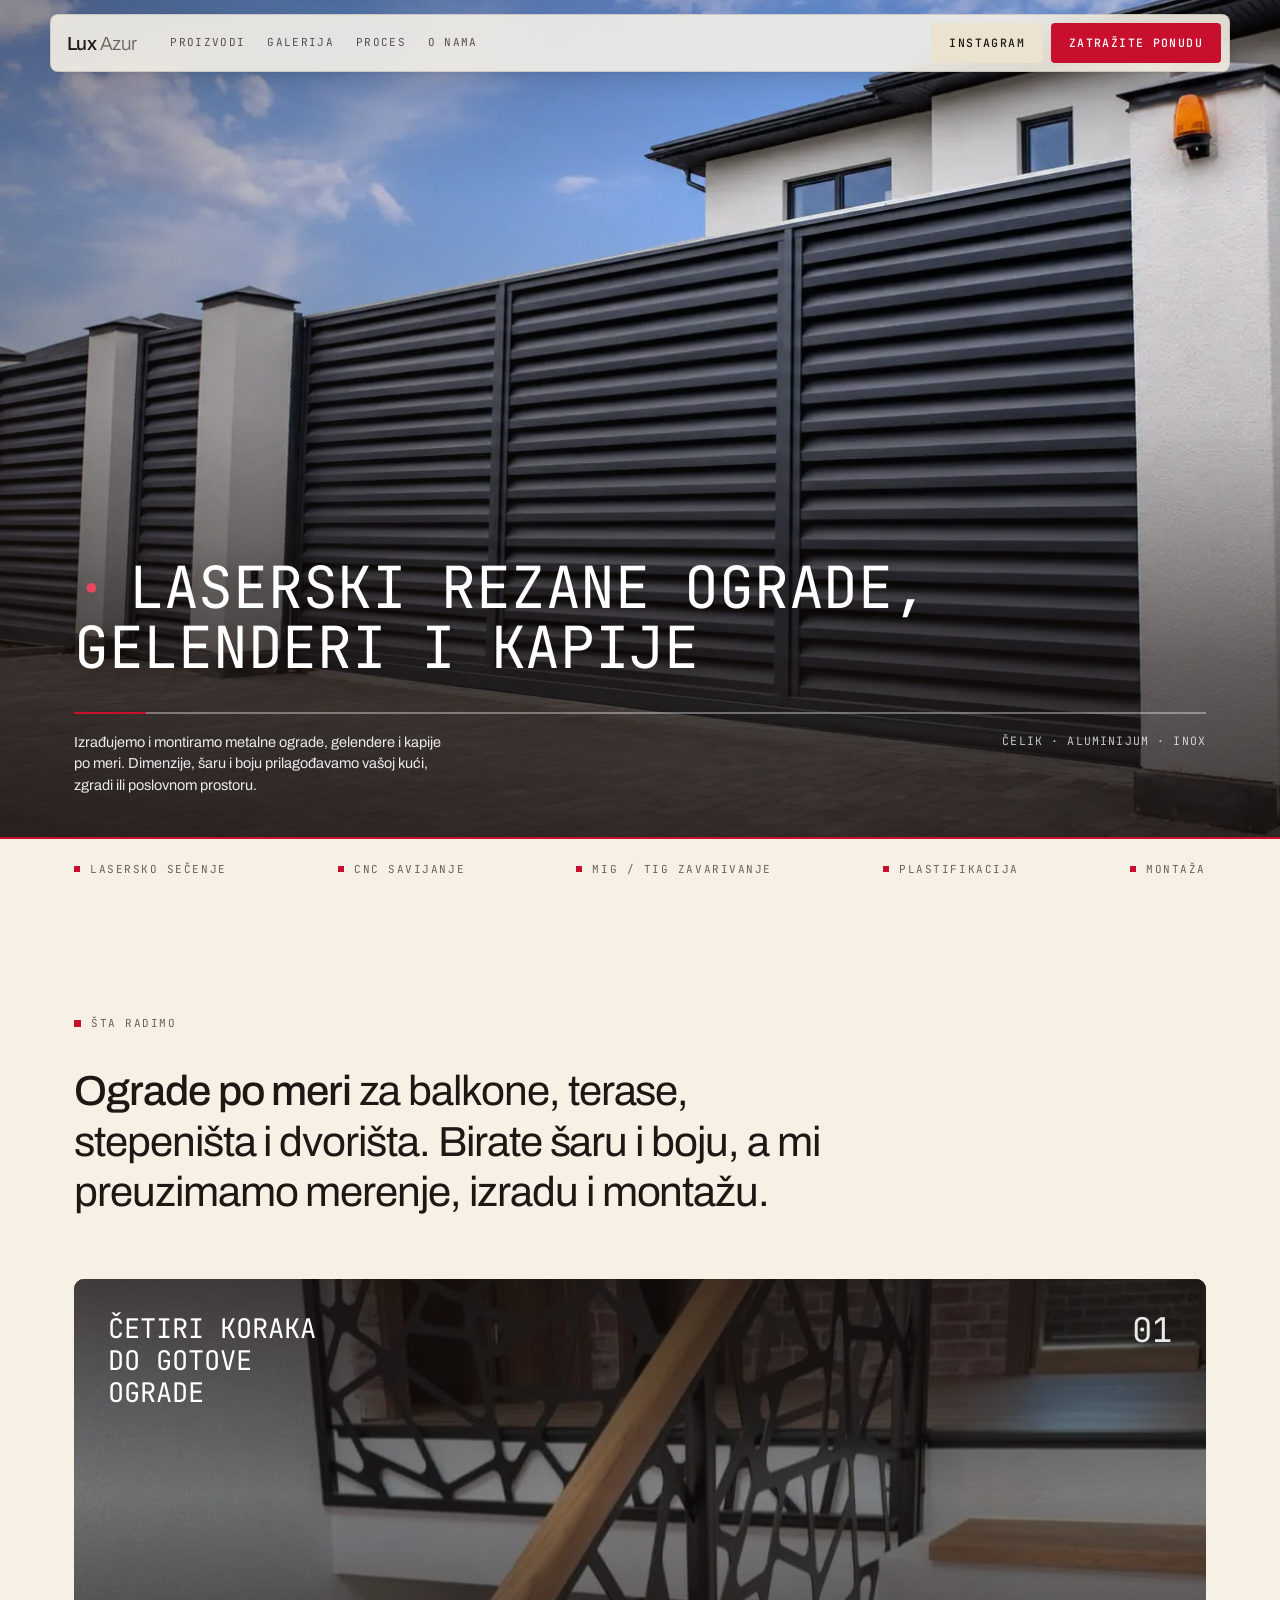
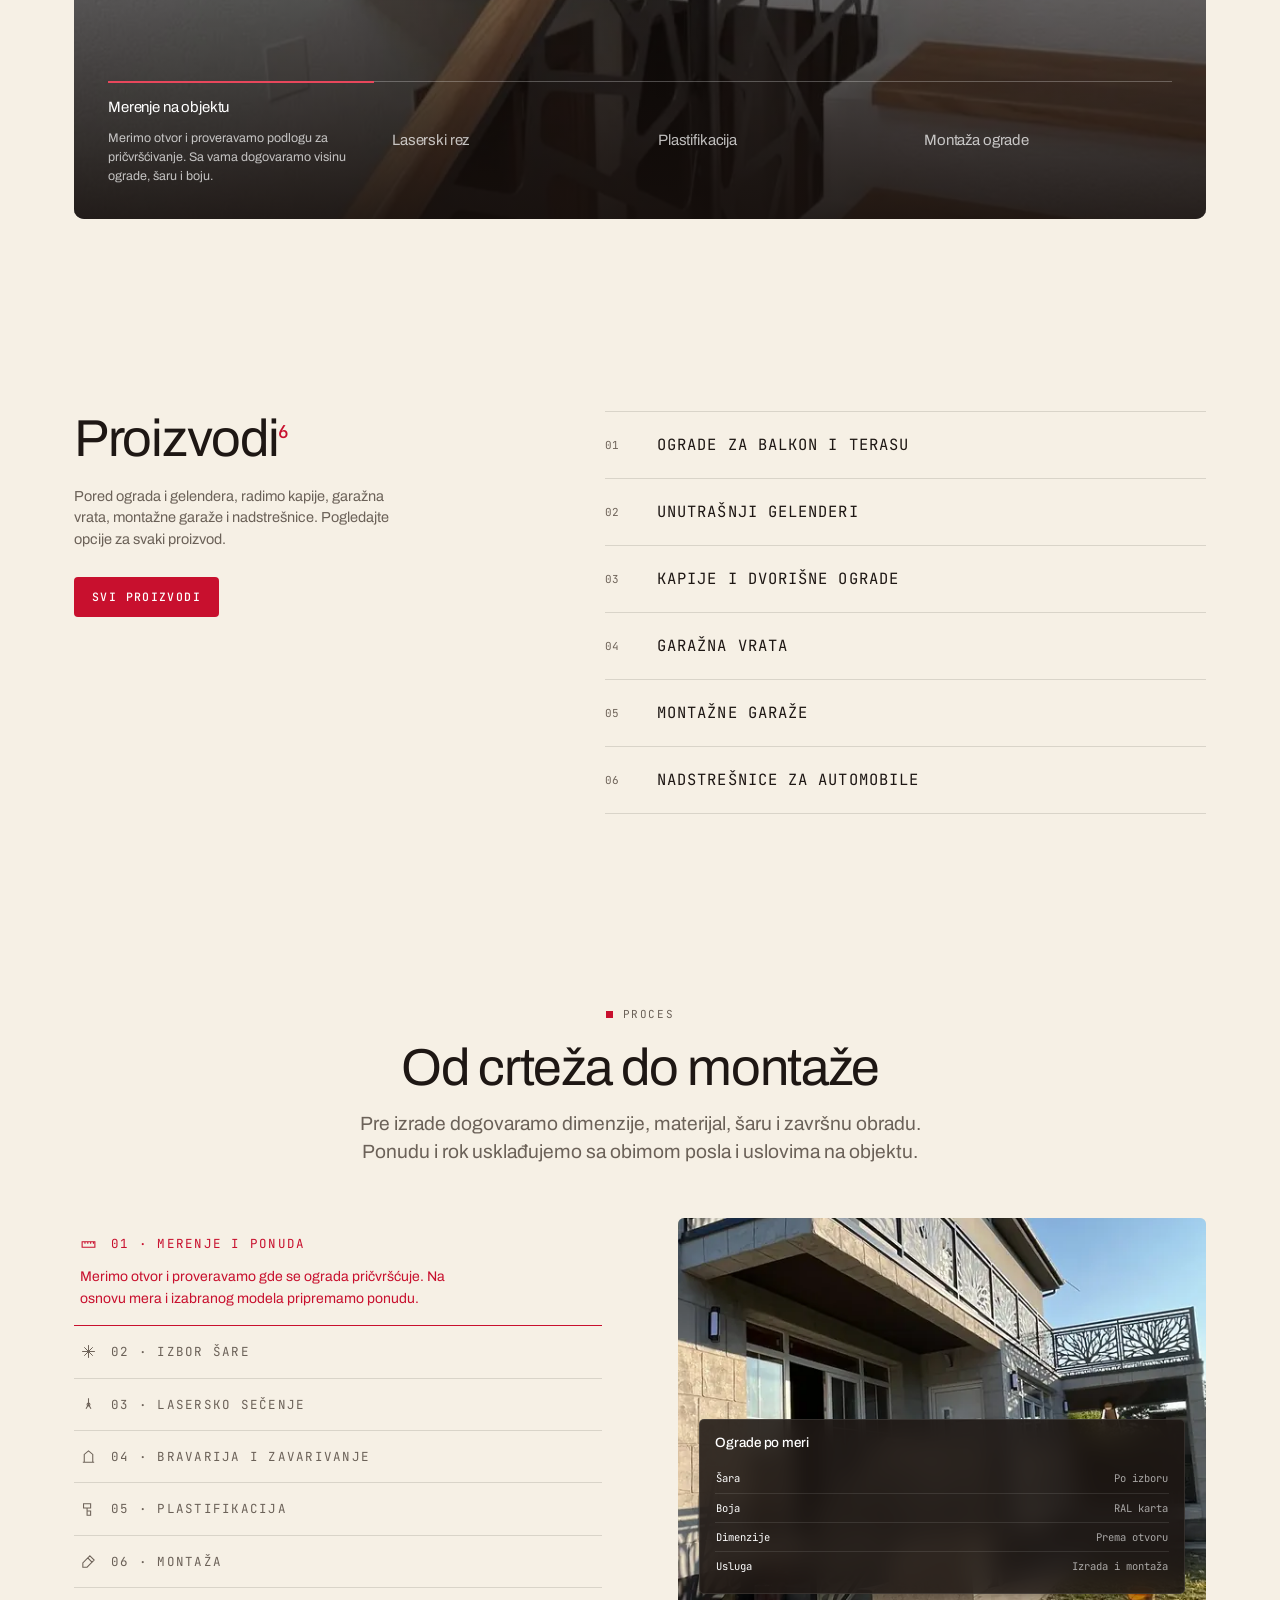
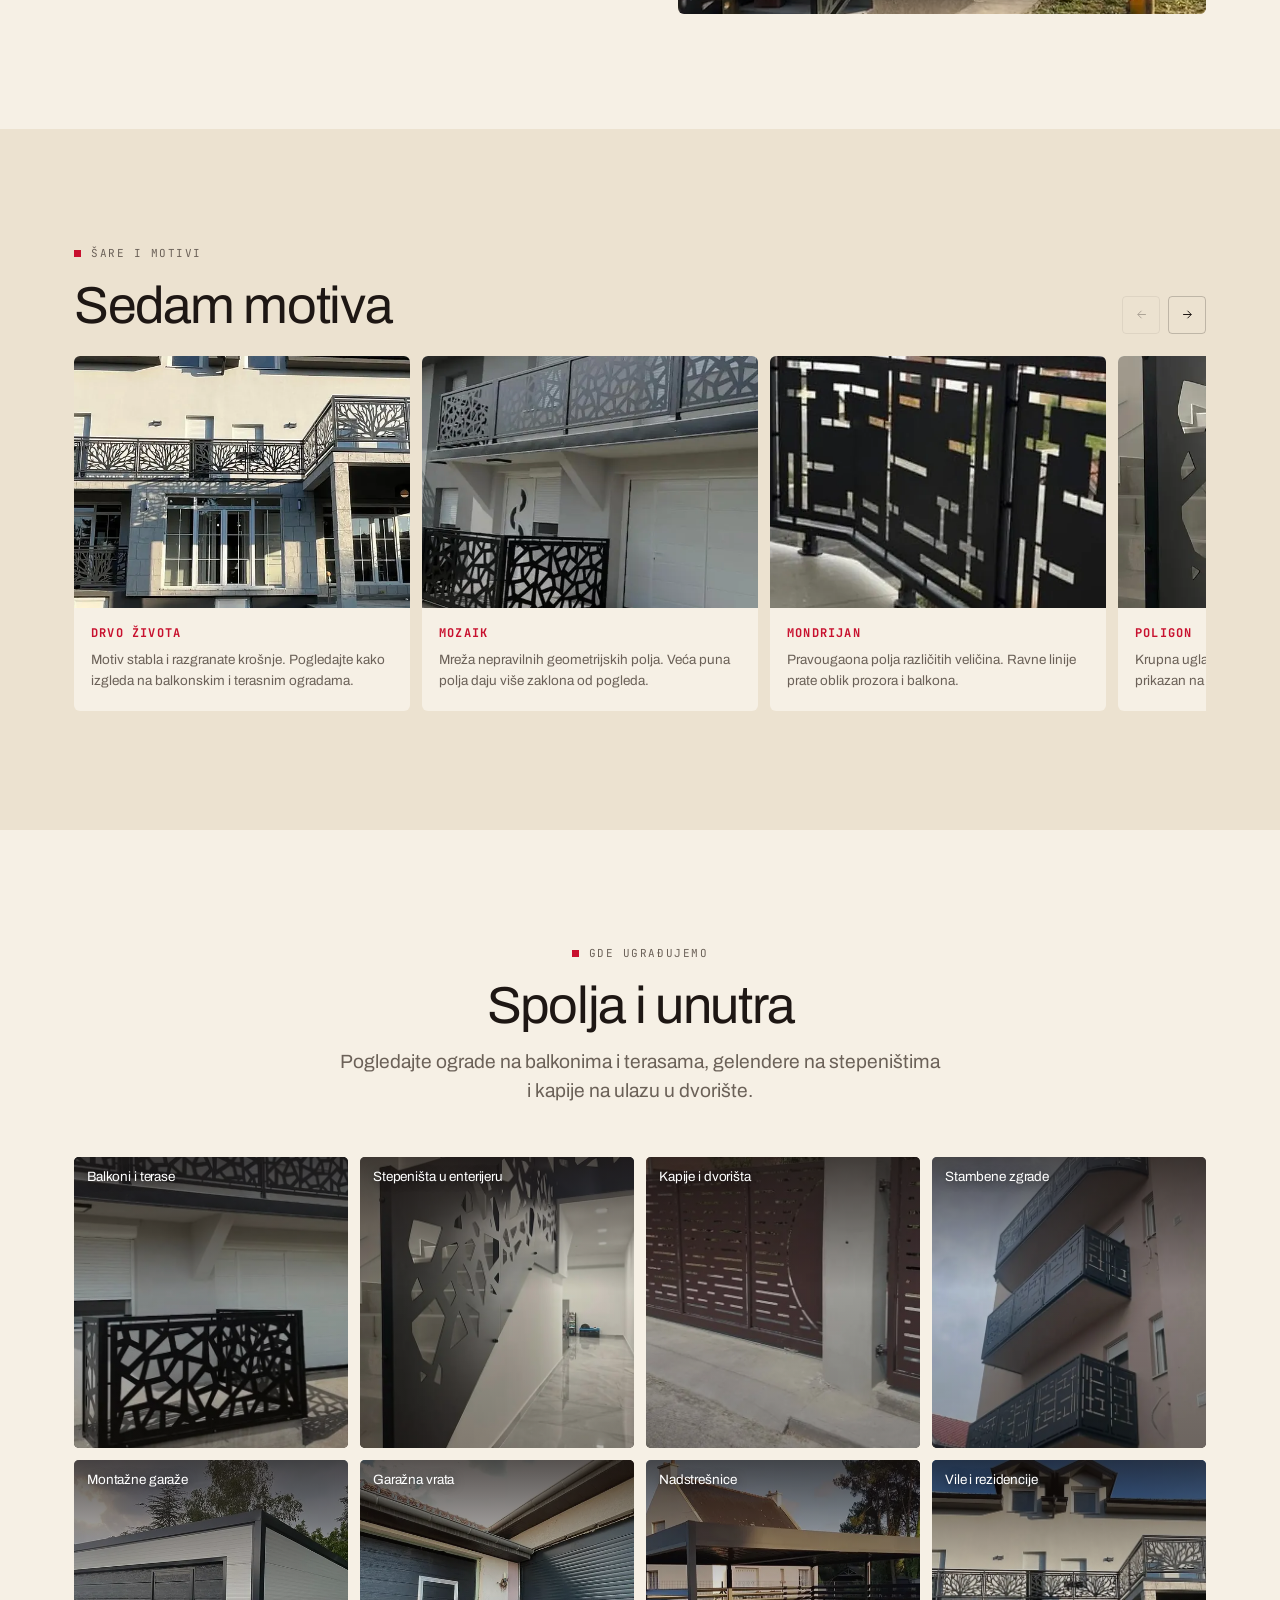
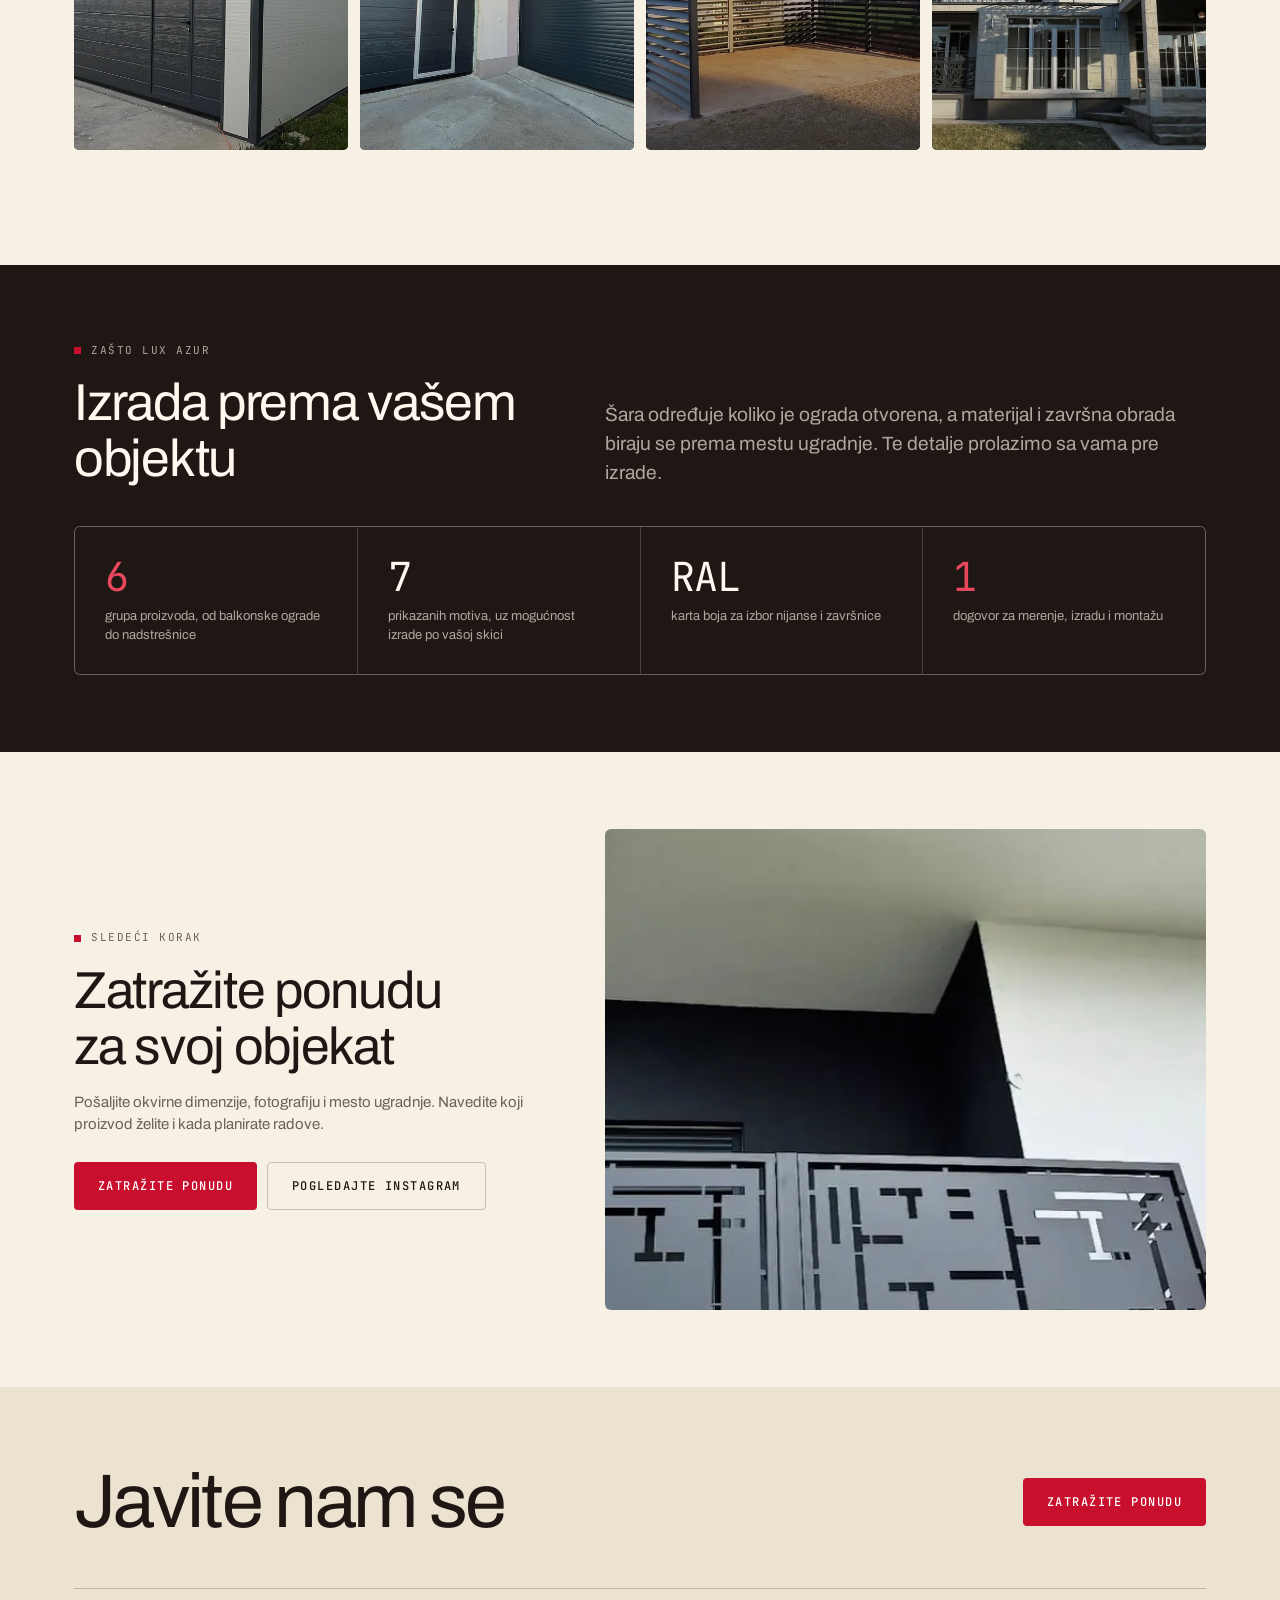
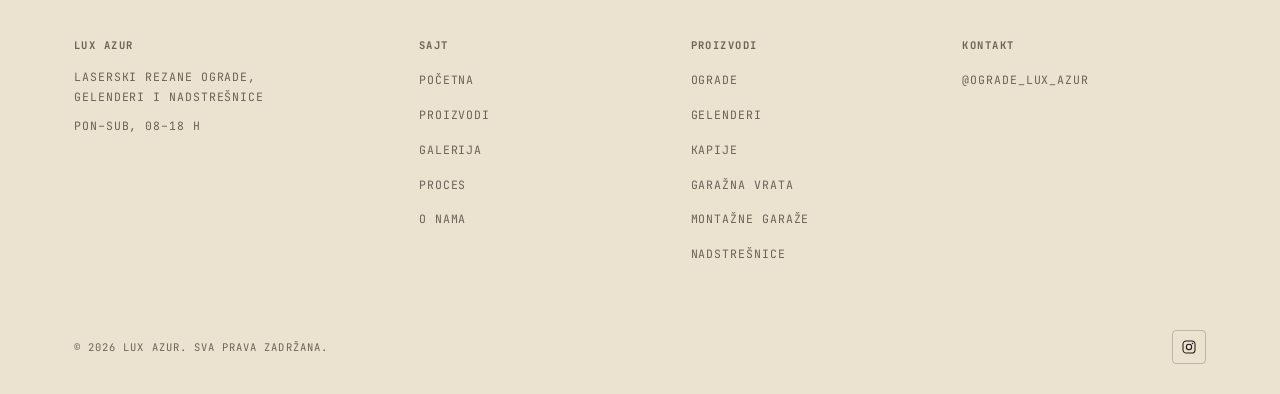
==== commit 17a098ab: "Ispravke posle QA: parallax bez skokova, kontrast, loader - skrol se zakljucava samo na <html>: body" ====
--- a/site/index.html
+++ b/site/index.html
@@ -40,7 +40,7 @@
   "knowsAbout":["laserski rezane ograde","gelenderi","kapije","garažna vrata","nadstrešnice","montažne garaže"]
 }
 </script>
-<script>(function(){var s=true;try{s=!sessionStorage.getItem("la_seen")}catch(e){try{s=!(document.referrer&&document.referrer.indexOf(location.host)>-1)}catch(_){s=true}}if(s)document.documentElement.className+=" js-loading"})();</script>
+<script>(function(){var s=true;try{s=!sessionStorage.getItem("la_seen")}catch(e){try{s=!(document.referrer&&document.referrer.indexOf(location.host)>-1)}catch(_){s=true}}if(s){document.documentElement.className+=" js-loading";setTimeout(function(){document.documentElement.classList.remove("js-loading")},6500)}})();</script>
 </head>
 <body>
 
@@ -410,7 +410,7 @@
       </div>
     </div>
     <div class="rv rv-d1 media-cap plx">
-      <img src="./assets/img/ograda-mondrian-balkon.webp" srcset="./assets/img/ograda-mondrian-balkon-640.webp 640w, ./assets/img/ograda-mondrian-balkon-960.webp 960w, ./assets/img/ograda-mondrian-balkon.webp 1170w" sizes="(max-width:900px) 100vw, 560px" alt="Ograda terase sa mondrijan šarom, pogled na susedne kuće" loading="lazy" decoding="async" width="1170" height="1560">
+      <img style="object-position:50% 100%" src="./assets/img/ograda-mondrian-balkon.webp" srcset="./assets/img/ograda-mondrian-balkon-640.webp 640w, ./assets/img/ograda-mondrian-balkon-960.webp 960w, ./assets/img/ograda-mondrian-balkon.webp 1170w" sizes="(max-width:900px) 100vw, 560px" alt="Ograda terase sa mondrijan šarom, pogled na susedne kuće" loading="lazy" decoding="async" width="1170" height="1560">
     </div>
   </div>
 </section>
--- a/site/assets/css/site.css
+++ b/site/assets/css/site.css
@@ -18,7 +18,7 @@
   /* text */
   --fg:         #1E1714;
   --fg-muted:   #6B6158;
-  --fg-faint:   #8C8175;
+  --fg-faint:   #6E6359;   /* 5.1:1 na paper, 4.5:1 na bone */
   --on-dark-mut:rgba(255,248,238,.64);
 
   /* akcenat: crvena */
@@ -63,9 +63,10 @@
      pa paralaksa (animation-timeline:view()) ne bi imala sta da prati */
   overflow-x:clip;
 }
-/* skrol se zakljucava i na <html>: <body> vise nije skrol kontejner
-   (overflow-x:clip gore), pa sam <body> ne bi zaustavio stranu */
-body.menu-open,body.no-scroll,html.no-scroll{overflow:hidden}
+/* skrol se zakljucava SAMO na <html> (klasa no-scroll, meni i lightbox).
+   <body> ne sme da dobije overflow:hidden: tada bi postao skrol kontejner,
+   paralaksa (view()) bi se prikacila za njega i slike bi skocile */
+html.no-scroll{overflow:hidden}
 a,button,summary,[role="button"]{-webkit-tap-highlight-color:transparent}
 img,video{max-width:100%;display:block}
 a{color:inherit;text-decoration:none}
@@ -488,6 +489,7 @@
 .field input:focus,.field select:focus,.field textarea:focus{outline:0;border-color:var(--accent);box-shadow:0 0 0 3px var(--accent-soft)}
 .form__row{display:grid;grid-template-columns:1fr 1fr;gap:16px}
 .form[hidden]{display:none}
+.form[data-contact-fallback]{align-content:start}
 .form__note{font-size:12.5px;color:var(--fg-faint);line-height:1.5}
 .form__msg{
   font-family:var(--mono);font-size:12px;padding:12px 14px;border-radius:4px;
@@ -630,10 +632,7 @@
 .hero__media{inset:-6% 0}
 .hero__media > picture{--plx-t:5%;--plx-s:1}
 
-/* bez pokreta: slika stoji tacno kao pre, bez zuma */
-@media (prefers-reduced-motion:reduce){
-  .plx > img,.plx > picture,.plx > video{--plx-t:0%;--plx-s:1}
-}
+/* bez pokreta (prefers-reduced-motion): blok je na dnu, posle MOBILNI */
 
 /* ==========================================================================
    RESPONSIVE
@@ -781,6 +780,8 @@
     transition-duration:.01ms!important;scroll-behavior:auto!important;
   }
   .rv{opacity:1;transform:none}
+  /* paralaksa: slika stoji tacno kao pre, bez pomeraja i bez zuma */
+  .plx > img,.plx > picture,.plx > video{--plx-t:0%;--plx-s:1}
 }
 
 /* ==========================================================================
@@ -791,13 +792,13 @@
    Pokret krece tek kada stigne font (klasa .is-go iz site.js), da se
    slovo ne bi zamenilo usred animacije.
    ========================================================================== */
-html.js-loading,html.js-loading body{overflow:hidden}
+html.js-loading{overflow:hidden}   /* samo <html>, vidi napomenu kod no-scroll */
 
 .loader{
   position:fixed;inset:0;z-index:9999;display:none;
   background:var(--paper);color:var(--ink);
   transform:translateY(0);
-  transition:transform .75s cubic-bezier(.76,0,.24,1) .22s;
+  transition:transform .72s cubic-bezier(.76,0,.24,1) .2s;
   will-change:transform;
 }
 html.js-loading .loader{display:grid;place-items:center}
@@ -809,6 +810,11 @@
   display:flex;gap:.24em;
   font-size:clamp(42px,7.2vw,92px);line-height:1;letter-spacing:-.04em;
 }
+/* pre .is-go se ime ne crta uopste, pa se nikad ne vidi u pogresnom fontu */
+.loader:not(.is-go) .loader__word{visibility:hidden}
+/* font nije stigao na vreme: ime ostaje u sistemskom slogu do kraja,
+   umesto da se Archivo ubaci usred pokreta */
+.loader.is-sys .loader__word{font-family:ui-sans-serif,system-ui,-apple-system,"Segoe UI",Roboto,sans-serif}
 /* svaka rec u svom prozoru (clip), pa se vidi samo dok je "u liniji" */
 .loader__word > span{display:block;overflow:hidden;overflow:clip;padding-block:.06em .1em}
 .loader__word i{
@@ -822,7 +828,7 @@
 .loader__line{
   display:block;height:1px;background:var(--accent);
   transform:scaleX(0);transform-origin:left;
-  transition:transform .9s cubic-bezier(.65,0,.35,1) .12s;
+  transition:transform .8s cubic-bezier(.65,0,.35,1) .1s;
 }
 
 .loader.is-go .loader__word i{transform:none}
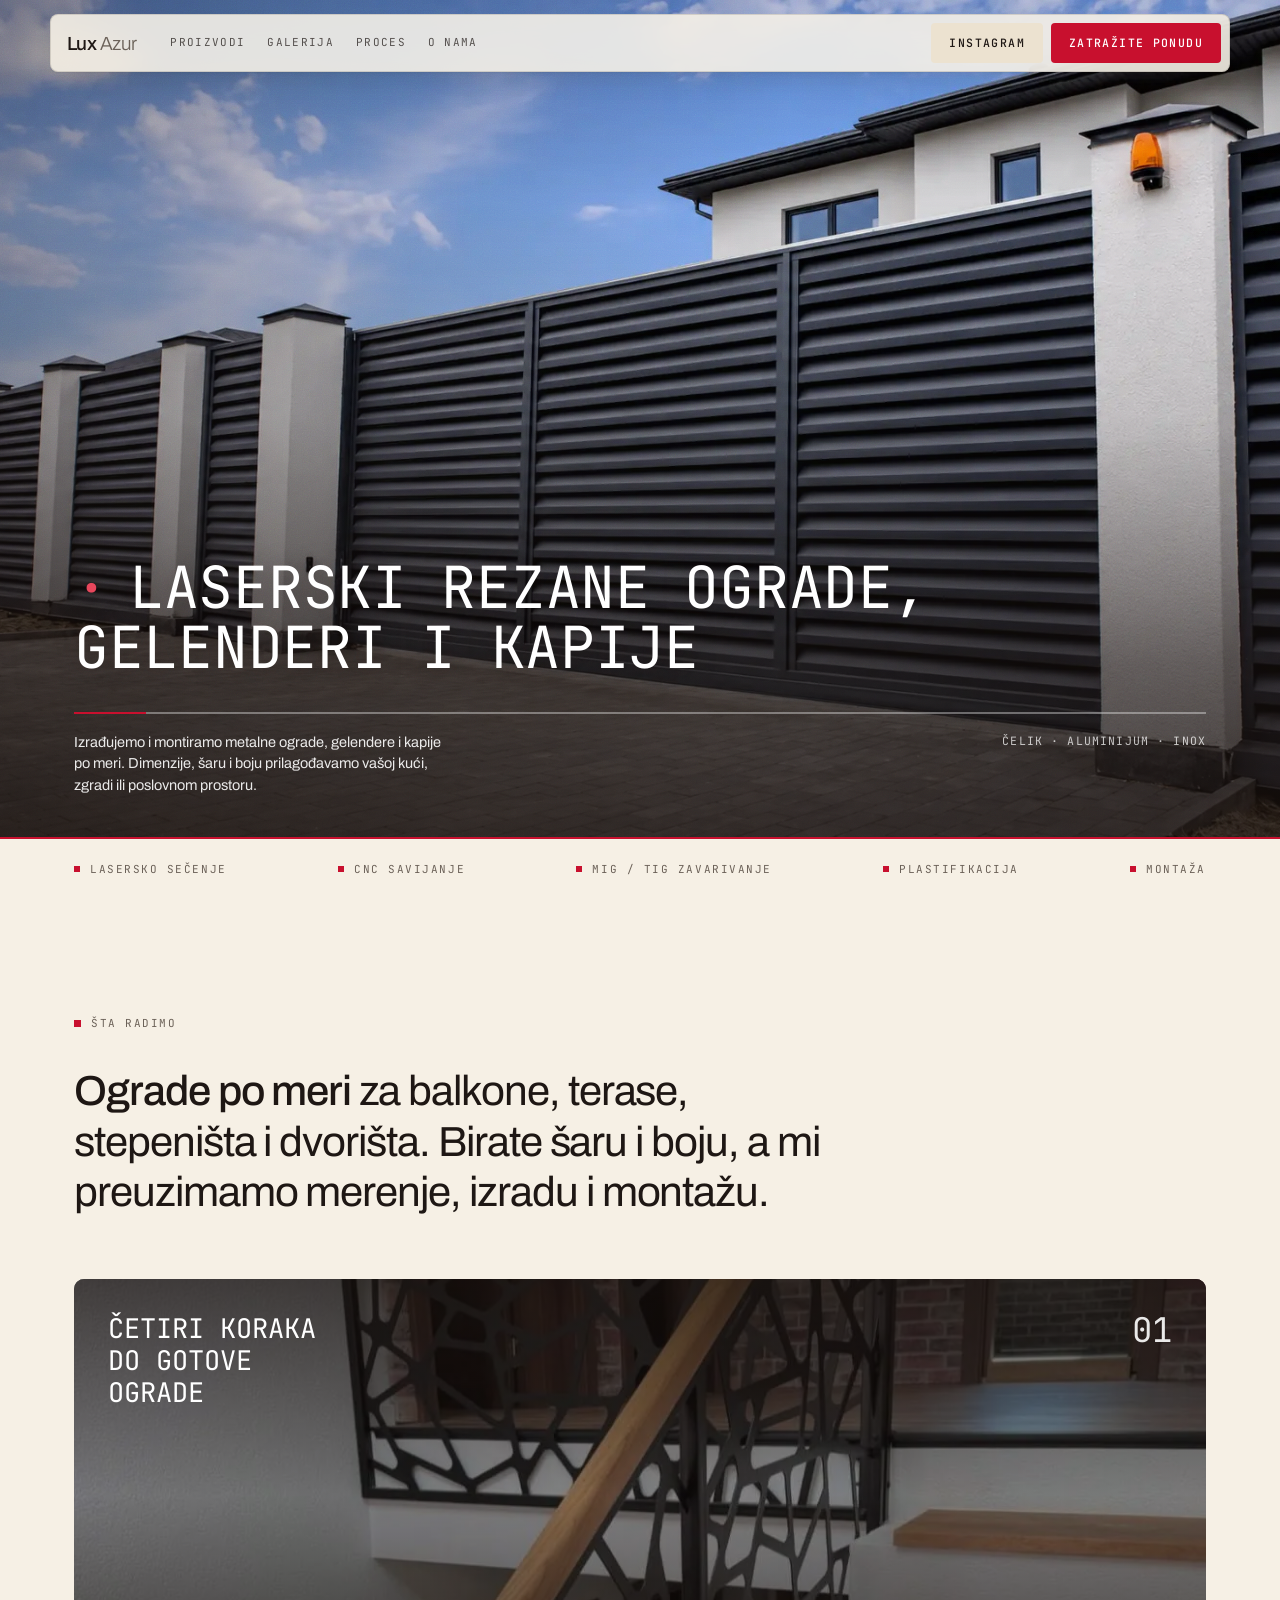
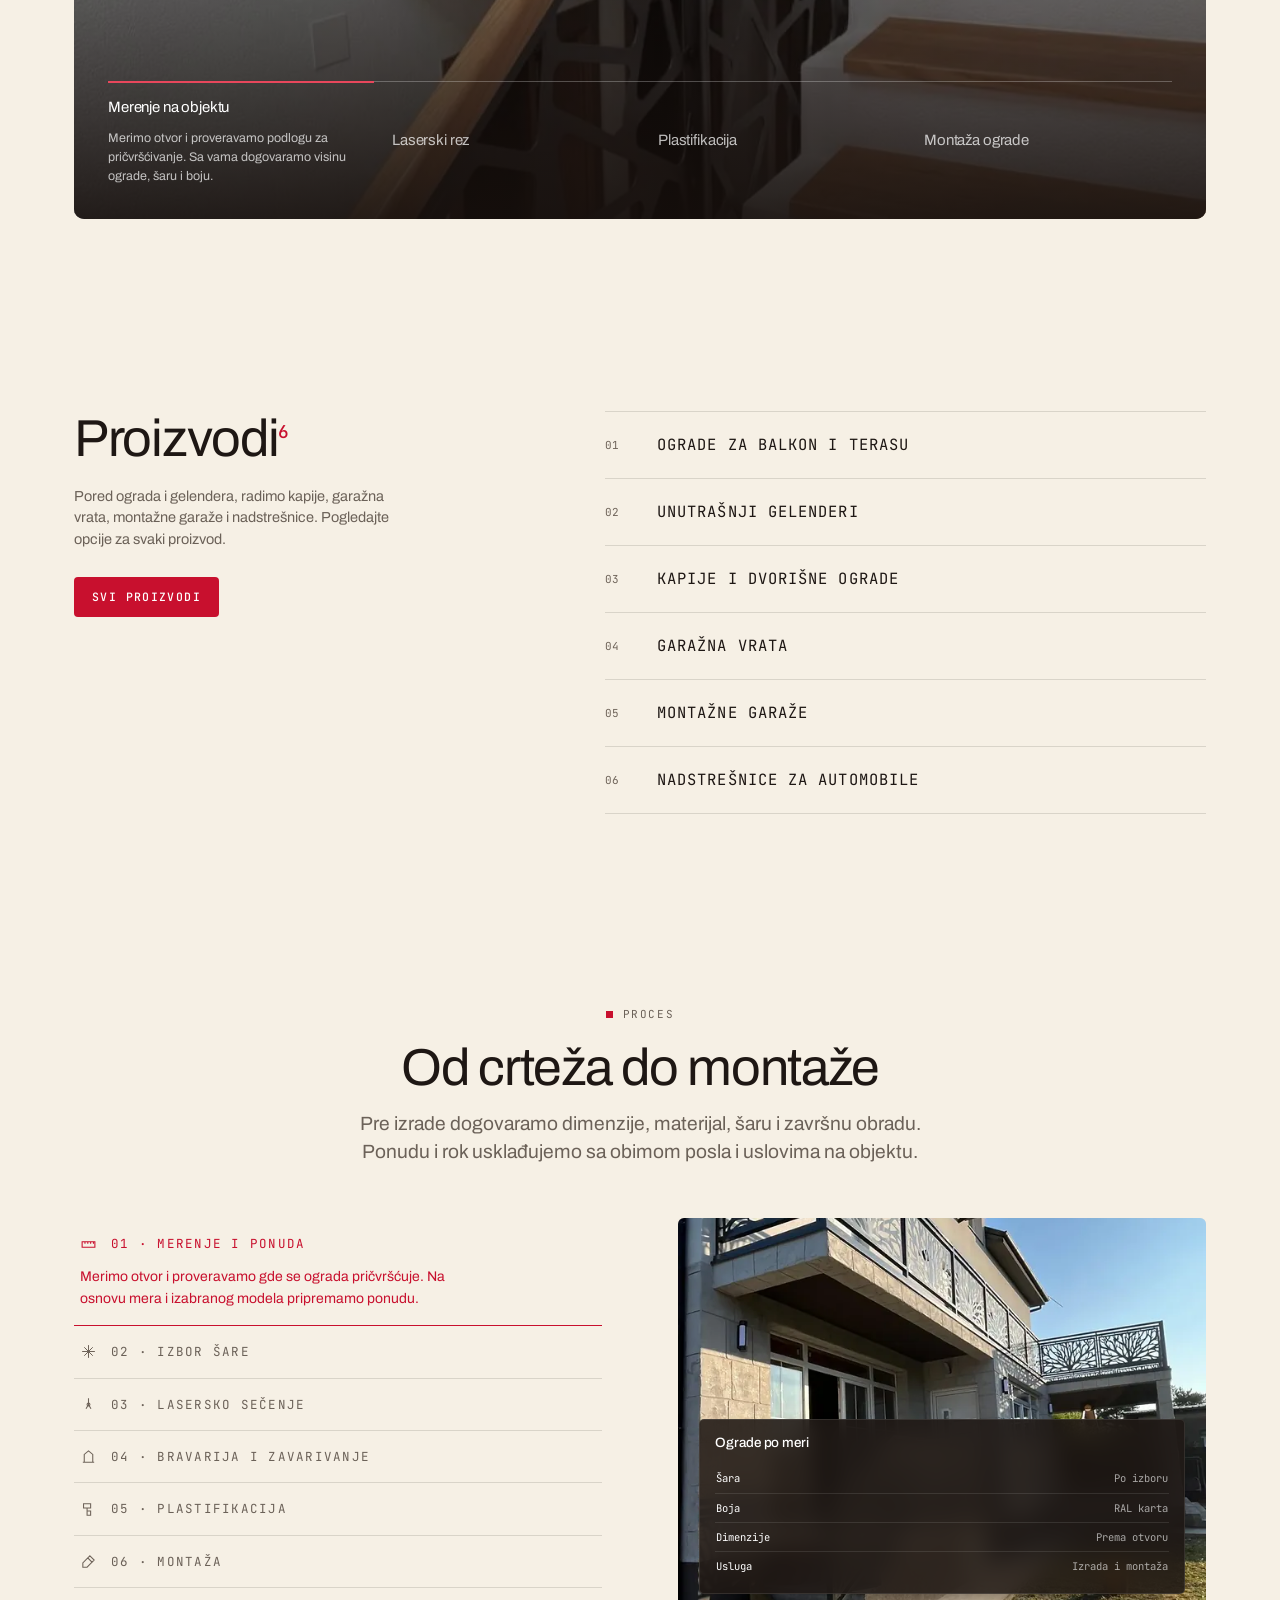
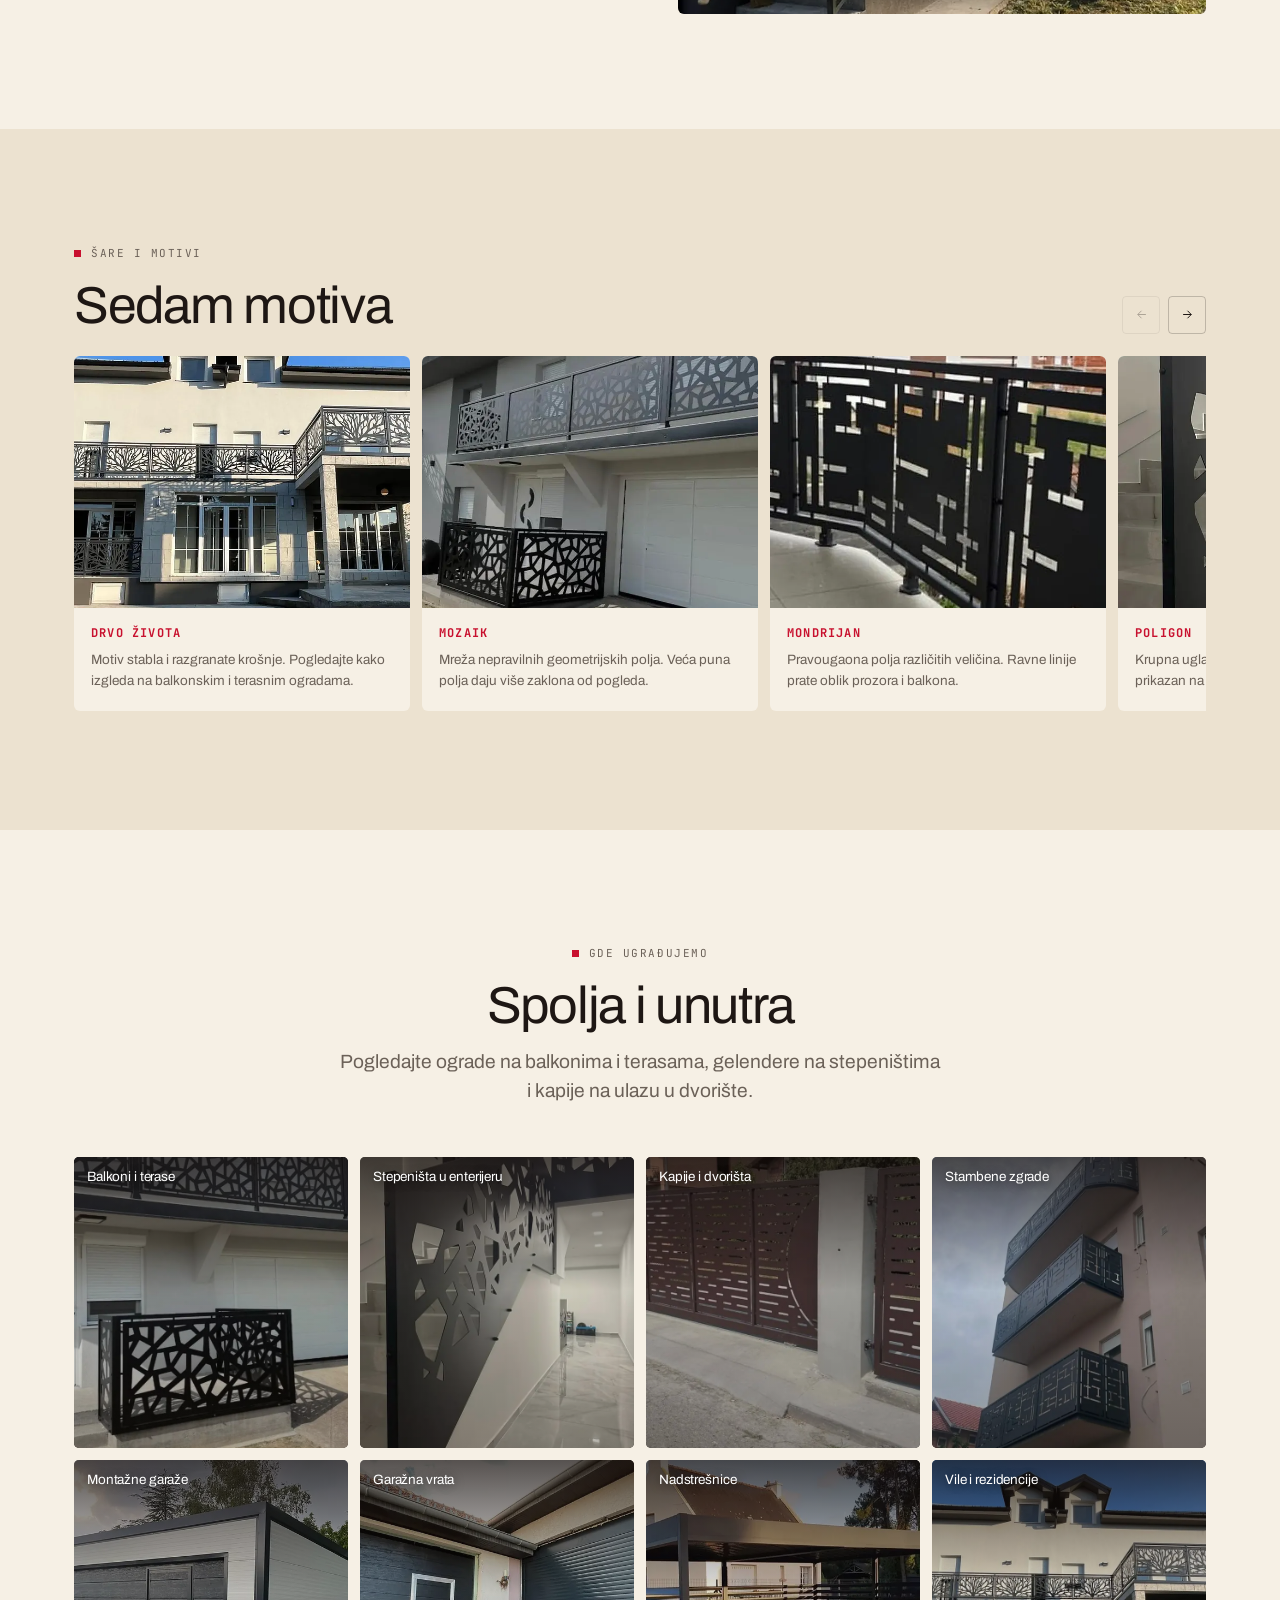
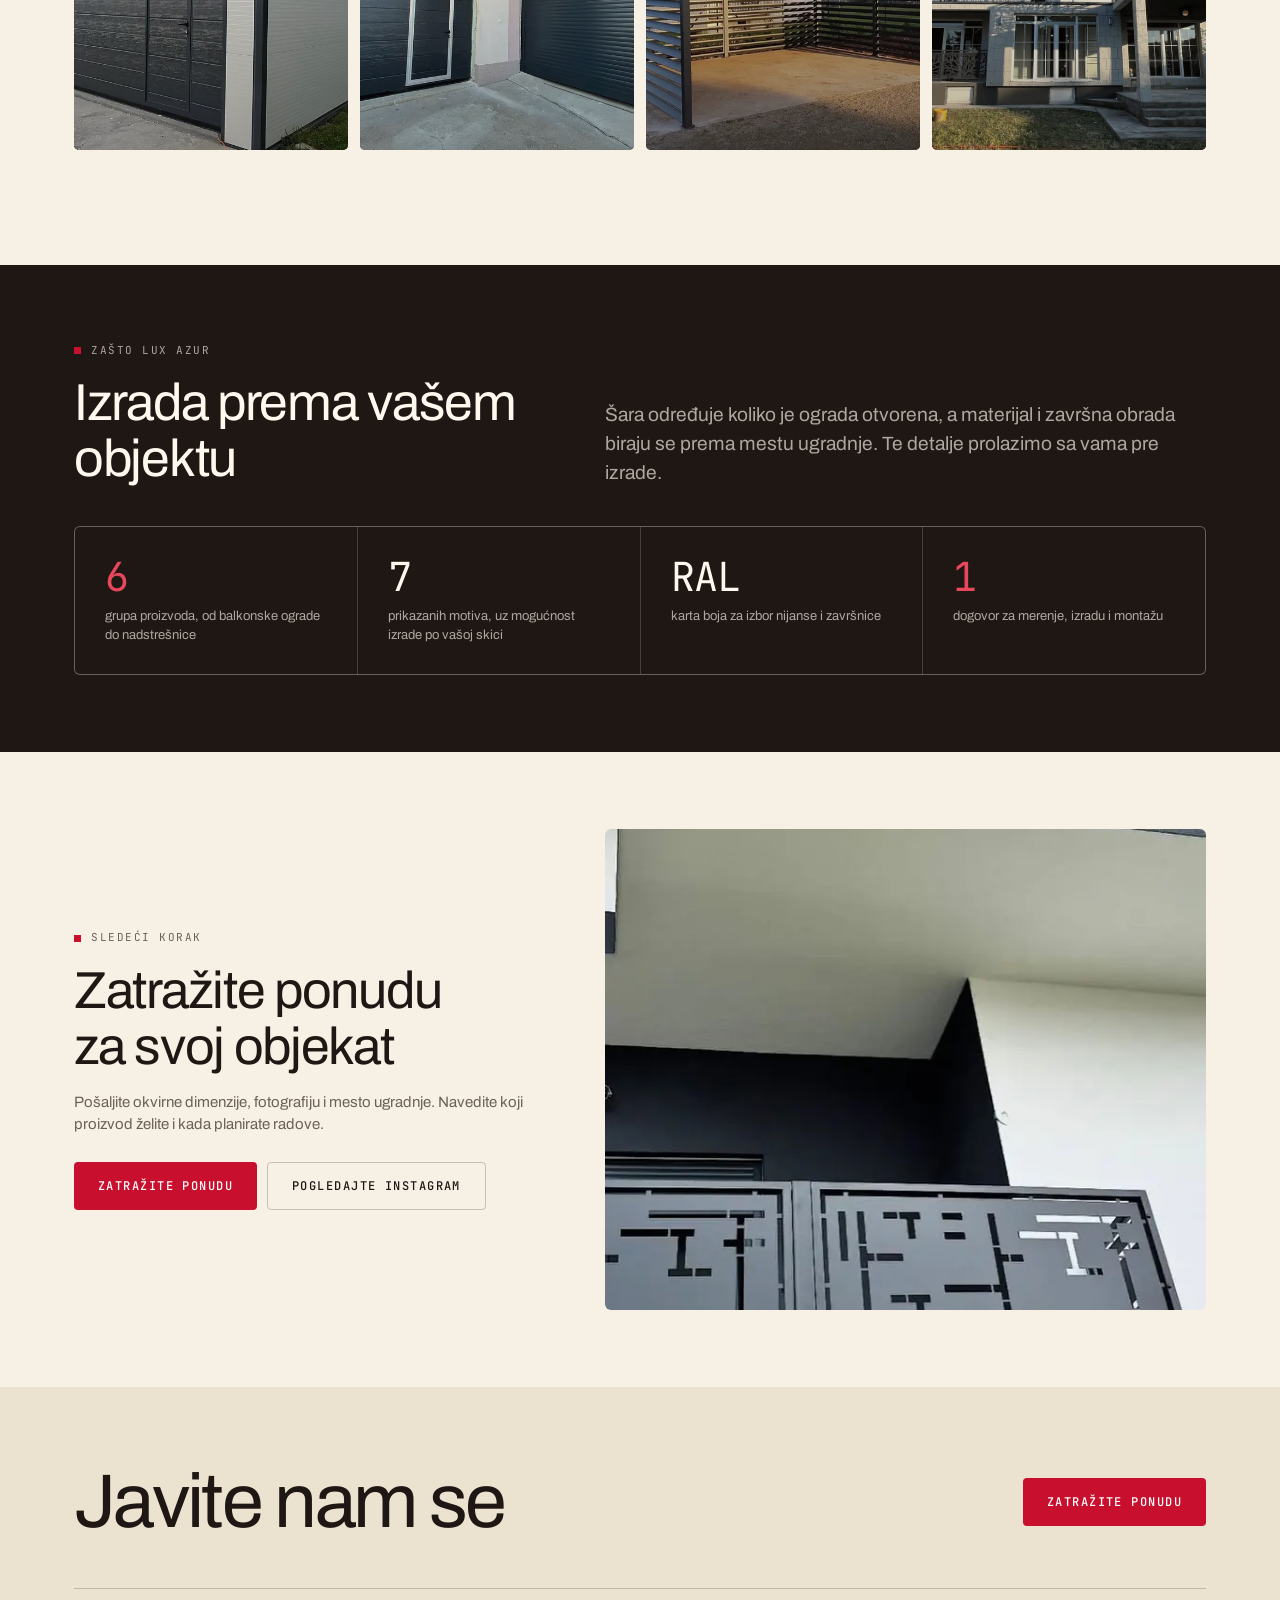
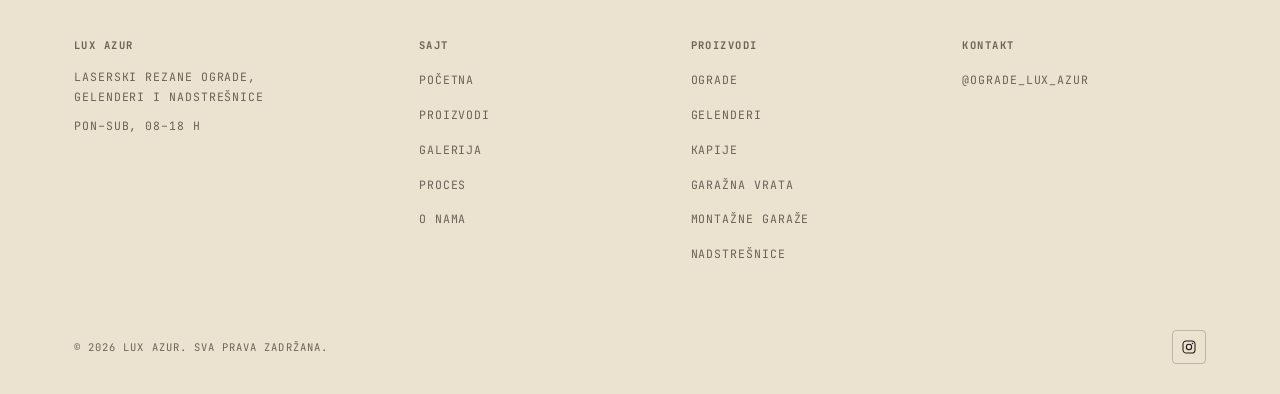
==== commit 8f76c4b9: "Paralaksa bez zuma: slika visa od okvira klizi kroz njega - jedna promenljiva --plx-k umesto --plx-t" ====
--- a/site/index.html
+++ b/site/index.html
@@ -90,7 +90,7 @@
 
 <!-- ================= HERO ================= -->
 <section class="hero">
-  <div class="hero__media plx">
+  <div class="hero__media plx plx--top">
     <picture>
       <source media="(max-width:780px)" srcset="./assets/img/hero-640.webp" width="649" height="1012">
       <img src="./assets/img/hero.webp" alt="Klizna kapija i ograda od horizontalnih lamela u antracit boji, između belih zidanih stubova ispred porodične kuće" fetchpriority="high" width="1529" height="1012">
@@ -409,8 +409,8 @@
         <a class="btn btn--line btn--lg" data-href-instagram href="https://www.instagram.com/ograde_lux_azur/" target="_blank" rel="noopener">Pogledajte Instagram</a>
       </div>
     </div>
-    <div class="rv rv-d1 media-cap plx">
-      <img style="object-position:50% 100%" src="./assets/img/ograda-mondrian-balkon.webp" srcset="./assets/img/ograda-mondrian-balkon-640.webp 640w, ./assets/img/ograda-mondrian-balkon-960.webp 960w, ./assets/img/ograda-mondrian-balkon.webp 1170w" sizes="(max-width:900px) 100vw, 560px" alt="Ograda terase sa mondrijan šarom, pogled na susedne kuće" loading="lazy" decoding="async" width="1170" height="1560">
+    <div class="rv rv-d1 media-cap media-cap--low plx">
+      <img src="./assets/img/ograda-mondrian-balkon.webp" srcset="./assets/img/ograda-mondrian-balkon-640.webp 640w, ./assets/img/ograda-mondrian-balkon-960.webp 960w, ./assets/img/ograda-mondrian-balkon.webp 1170w" sizes="(max-width:900px) 100vw, 560px" alt="Ograda terase sa mondrijan šarom, pogled na susedne kuće" loading="lazy" decoding="async" width="1170" height="1560">
     </div>
   </div>
 </section>
--- a/site/assets/css/site.css
+++ b/site/assets/css/site.css
@@ -586,16 +586,18 @@
    --------------------------------------------------------------------------
    Nosac dobija klasu .plx; rezanje preuzima sama klasa.
    Pomera se prvo dete: <img>, <picture> ili <video>.
-     --plx-t  putanja, u procentima visine slike (gore/dole od sredine)
-     --plx-s  zum koji pravi rezervu da se ivica nikad ne vidi; treba
-              da bude najmanje 1 + 2 * --plx-t
-   Pomeraj ide kroz svojstvo translate, a zum kroz scale (ne transform),
-   pa hover zum na plocicama i karticama radi zajedno sa paralaksom.
-   Okvir ne mora da ima fiksnu visinu: u galeriji visinu daje sama slika,
-   a zum je prekriva iznutra.
+     --plx-k  rezerva: slika je za k visine okvira visa i gore i dole, pa
+              dok okvir prolazi kroz ekran klizi od donje do gornje ivice;
+              hod je 2k visine okvira (k .12 = 24 %)
+   Slika se ne zumira: uspravna fotografija u polozenom okviru ionako ima
+   visak visine koji object-fit:cover odseca, a paralaksa sada vozi bas njega.
+   Izuzeci: galerija (zum, okvir nema svoju visinu) i hero (.plx--top).
+   Pomeraj ide kroz svojstvo translate (ne transform), pa hover zum na
+   plocicama i karticama radi zajedno sa paralaksom.
    Na pregledacima sa scroll-driven animacijama (Chrome, Edge, Safari 26+)
    racuna GPU i strana se skroluje bez opterecenja glavne niti; na starijima
-   isti pomeraj upisuje site.js kroz promenljivu --plx-y.
+   site.js upisuje napredak (0..1) u promenljivu --plx-p, a CSS racuna isti
+   pomeraj.
    ========================================================================== */
 /* hidden pa clip: oba reze isto, ali hidden pravi skrol kontejner i onda
    view() prati sam okvir umesto strane; stariji pregledaci koji ne znaju
@@ -605,20 +607,52 @@
    min-height:0: okvir sa clip nije skrol kontejner, pa bi ga aspect-ratio
    inace pustio da naraste do prirodne visine (uspravne) slike. */
 .plx{overflow:hidden;overflow:clip;min-height:0}
-.plx > picture{display:block;width:100%;height:100%}
 .plx > img,.plx > picture,.plx > video{
-  --plx-t:5.5%;
-  --plx-s:1.14;
-  translate:0 var(--plx-y,0%);
+  --plx-k:.12;
+  --plx-s:1;
+  /* od "donja ivica slike na dnu okvira" do "gornja na vrhu"; procenti
+     translate-a su od visine same slike, zato deljenje sa (1 + 2k) */
+  --plx-from:calc(-200% * var(--plx-k) / (1 + 2 * var(--plx-k)));
+  --plx-to:0%;
+  display:block;width:100%;
+  height:calc(100% * (1 + 2 * var(--plx-k)));
+  object-fit:cover;
+  translate:0 calc(var(--plx-from) + (var(--plx-to) - var(--plx-from)) * var(--plx-p,.5));
   scale:var(--plx-s);
 }
 @keyframes plxDrift{
-  from{translate:0 calc(-1 * var(--plx-t))}
-  to  {translate:0 var(--plx-t)}
-}
+  from{translate:0 var(--plx-from)}
+  to  {translate:0 var(--plx-to)}
+}
+
+/* zaglavlja strana: uspravne fotografije u sirokom okviru imaju mnogo
+   viska visine, pa jaci hod nista ne kosta */
+.phead__banner > img{--plx-k:.25}
+
+/* CTA na pocetnoj: ograda je na samom dnu fotografije, iznad je plafon
+   balkona; hod vodi kadar navise, pa manja rezerva drzi kadar na ogradi */
+.media-cap--low > img{--plx-k:.08;object-position:50% 100%}
+
+/* galerija: okvir nema svoju visinu (daje je slika), pa rezervu pravi zum */
+.gitem > img{
+  --plx-k:.1;
+  --plx-s:calc(1 + 2 * var(--plx-k));
+  --plx-from:calc(-100% * var(--plx-k));
+  --plx-to:calc(100% * var(--plx-k));
+  height:auto;
+}
+
+/* .plx--top: okvir koji je na ekranu od samog ucitavanja (hero). Krece od
+   prvog piksela skrola (opseg exit) i ide samo nadole, ka delu okvira koji
+   je vec izasao sa ekrana, pa mu rezerva ne treba: slika je iste visine
+   kao okvir i u punoj ostrini. */
+.plx--top{--plx-p:0}
+.plx--top > img,.plx--top > picture,.plx--top > video{--plx-k:0;--plx-from:0%;--plx-to:30%}
+
 @supports (animation-timeline:view()){
   @media (prefers-reduced-motion:no-preference){
     .plx > img,.plx > picture,.plx > video{animation:plxDrift linear both;animation-timeline:view()}
+    .plx--top > img,.plx--top > picture,.plx--top > video{animation-range:exit}
 
     /* karusel sara je vodoravni skrol kontejner, pa bi view() pratio njega
        (a on se uspravno ne pomera); zato kartice prate polozaj samog
@@ -627,10 +661,6 @@
     .carousel .plx > img{animation-timeline:--plx-car}
   }
 }
-
-/* hero: rezervu daje uvucen okvir (inset), pa slika ostaje u punoj ostrini */
-.hero__media{inset:-6% 0}
-.hero__media > picture{--plx-t:5%;--plx-s:1}
 
 /* bez pokreta (prefers-reduced-motion): blok je na dnu, posle MOBILNI */
 
@@ -677,10 +707,6 @@
 @media (max-width:780px){
   .section{padding-block:clamp(58px,11vw,80px)}
   .section--tight{padding-block:clamp(46px,9vw,64px)}
-
-  /* paralaksa: kratak hod i manji zum, da se slika ne mekša na malom ekranu */
-  .plx > img,.plx > picture,.plx > video{--plx-t:3.4%;--plx-s:1.085}
-  .hero__media > picture{--plx-t:3%;--plx-s:1}
 
   /* zrno preko cele slike se mesa (mix-blend-mode) u svakom kadru skrola -
      na telefonu se ne vidi, a kosta, pa ga gasimo */
@@ -781,7 +807,7 @@
   }
   .rv{opacity:1;transform:none}
   /* paralaksa: slika stoji tacno kao pre, bez pomeraja i bez zuma */
-  .plx > img,.plx > picture,.plx > video{--plx-t:0%;--plx-s:1}
+  .plx > img,.plx > picture,.plx > video{--plx-k:0;--plx-s:1;--plx-from:0%;--plx-to:0%}
 }
 
 /* ==========================================================================
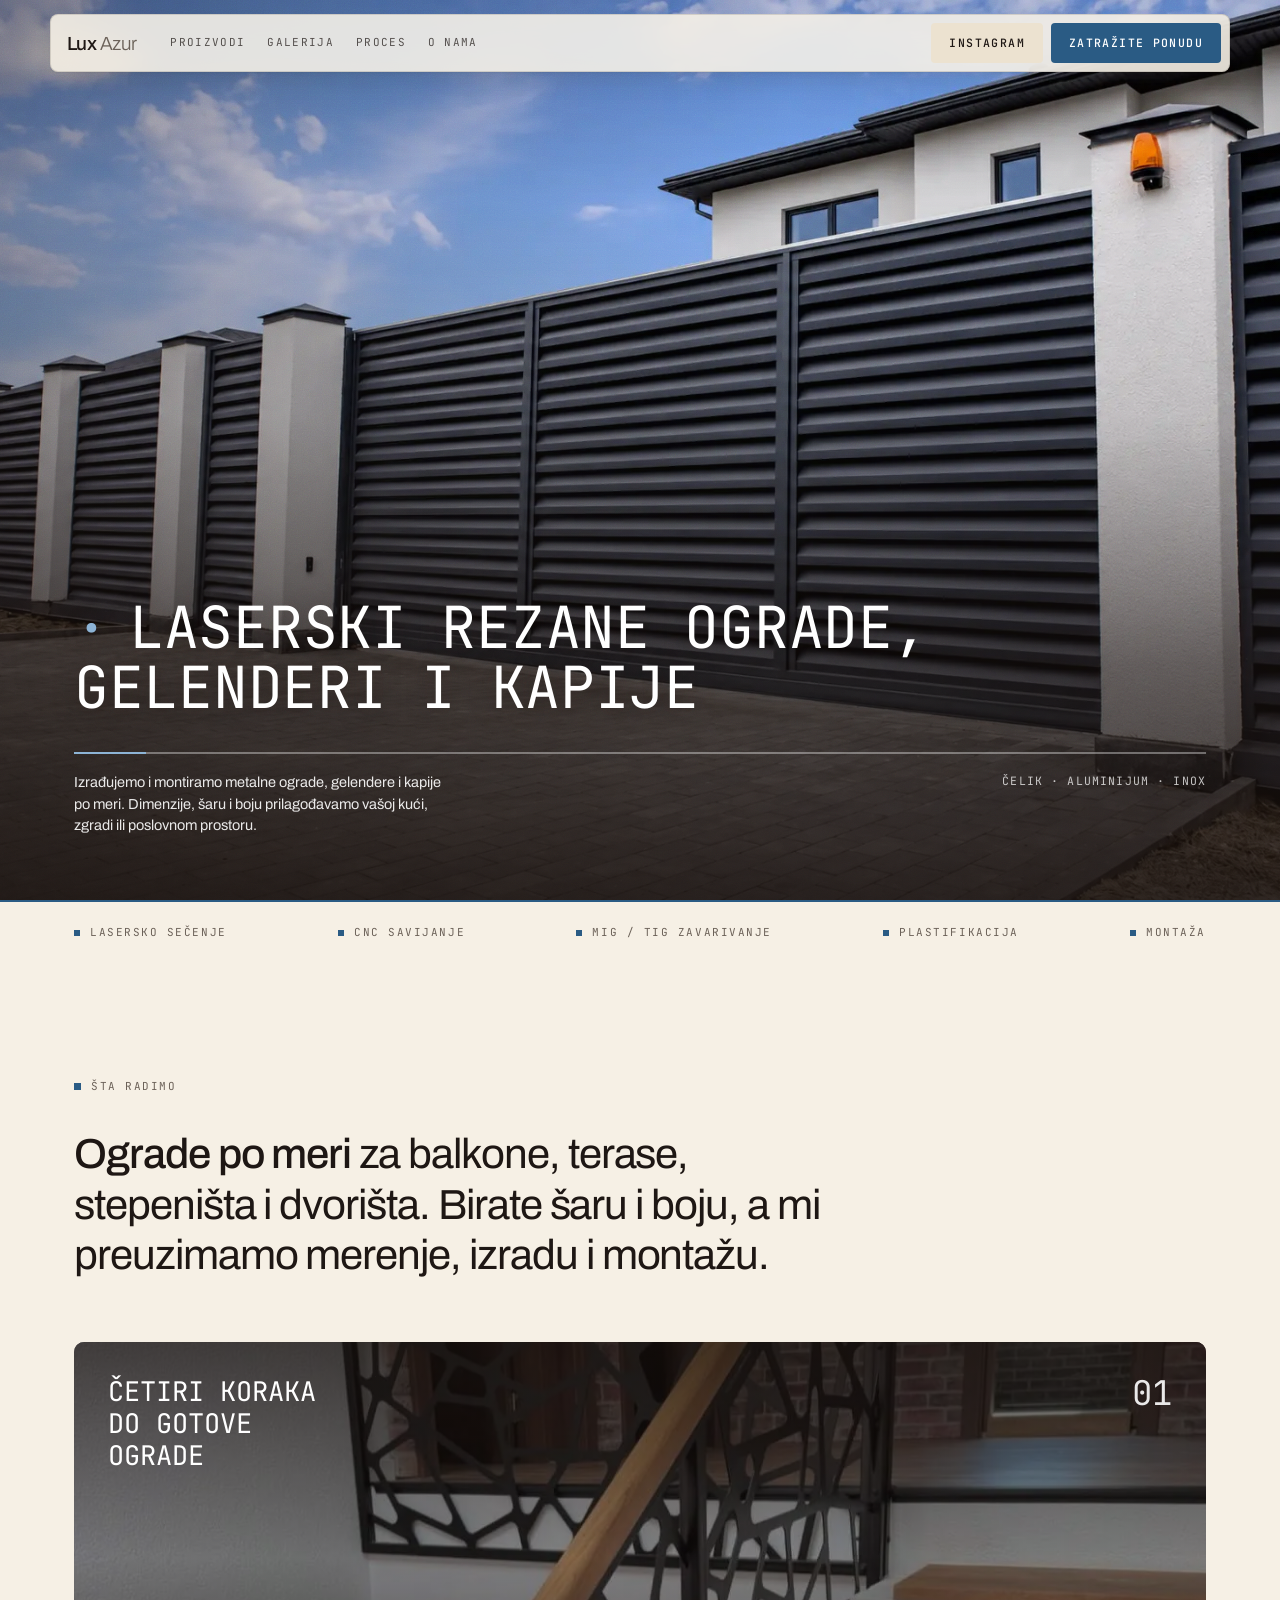
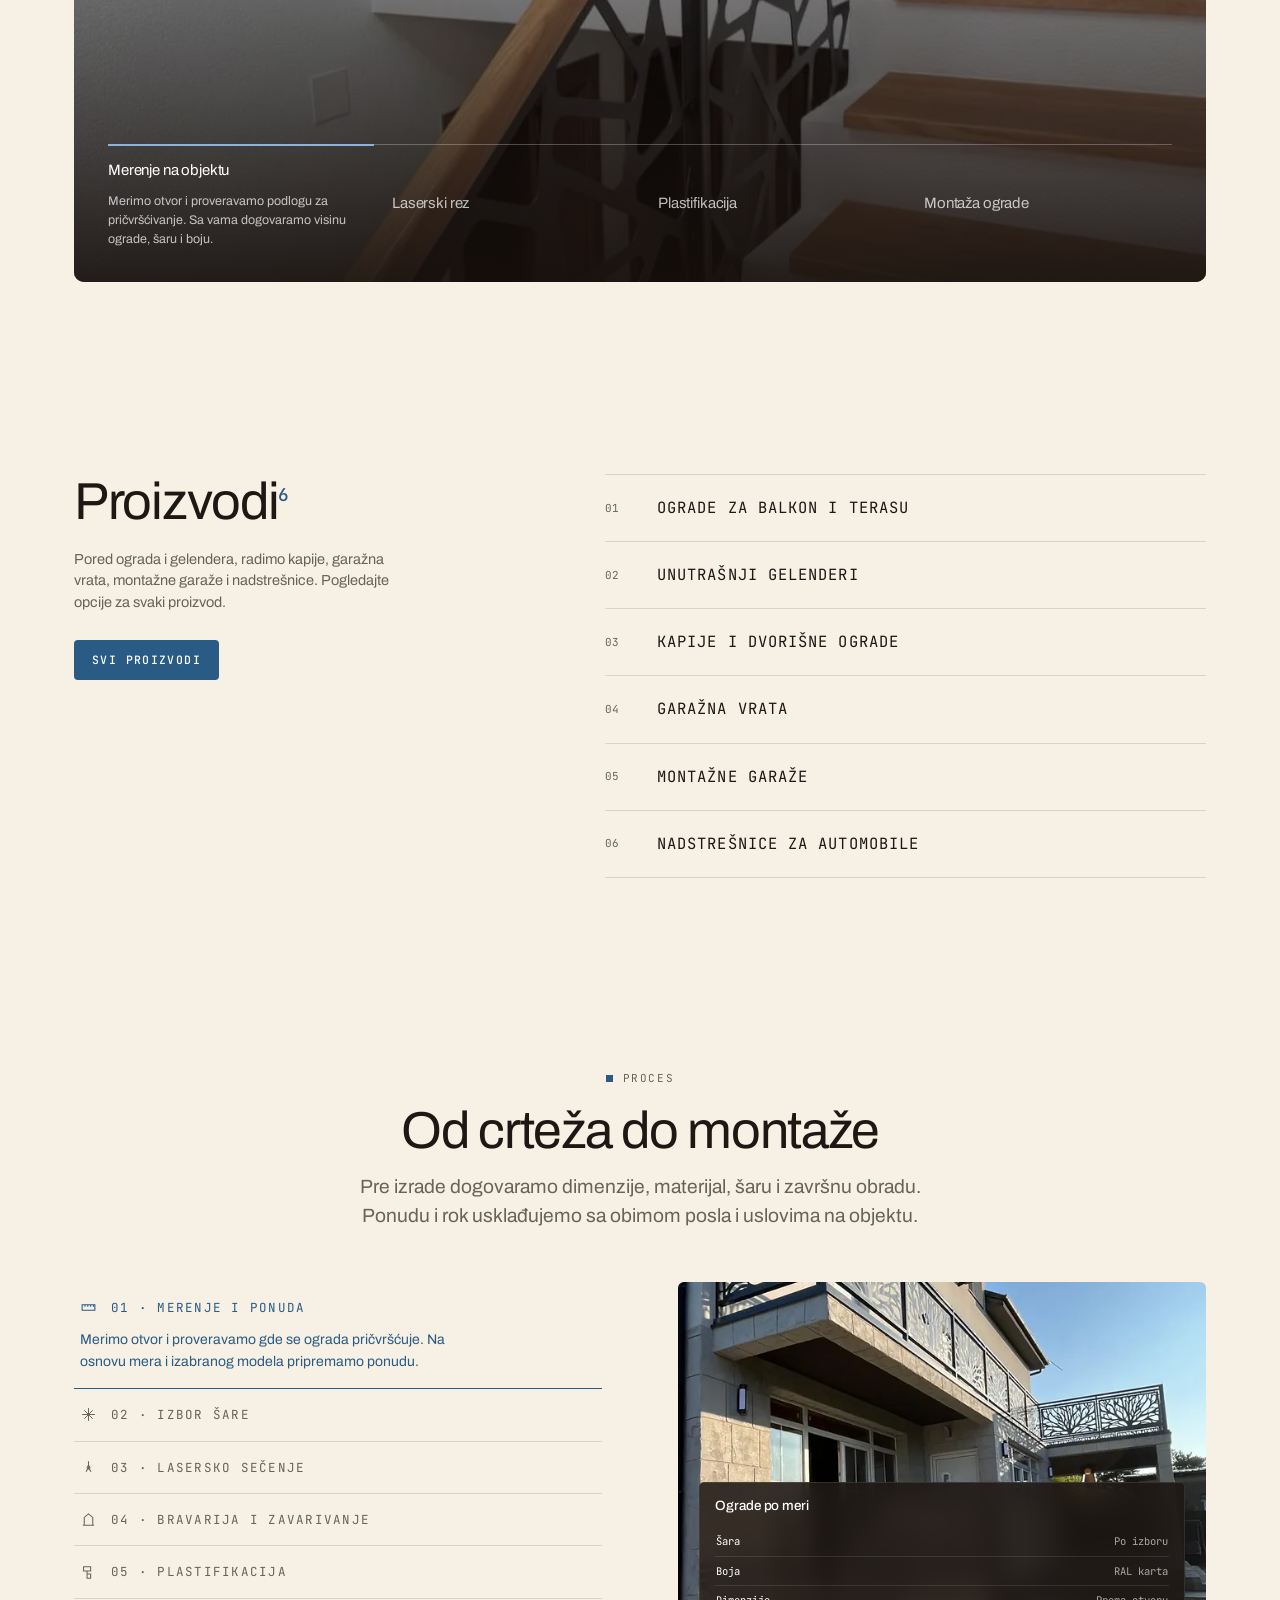
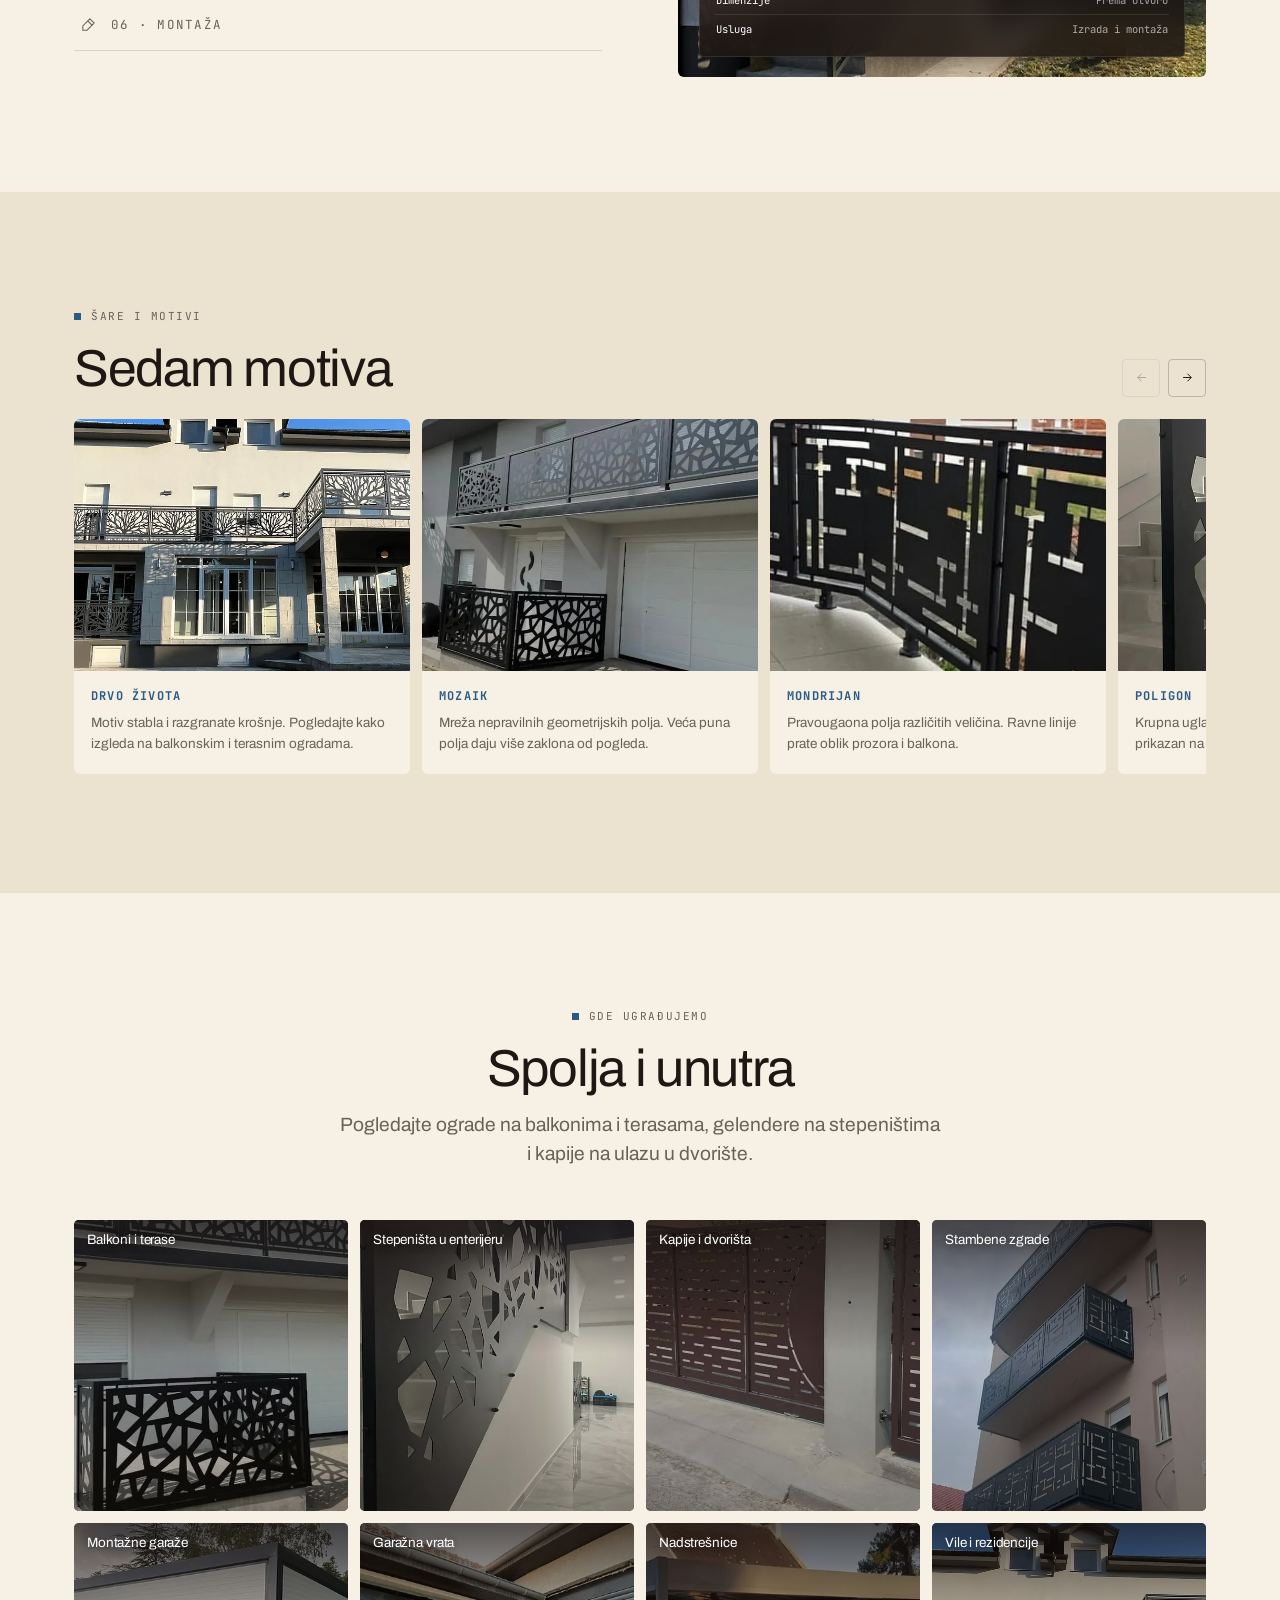
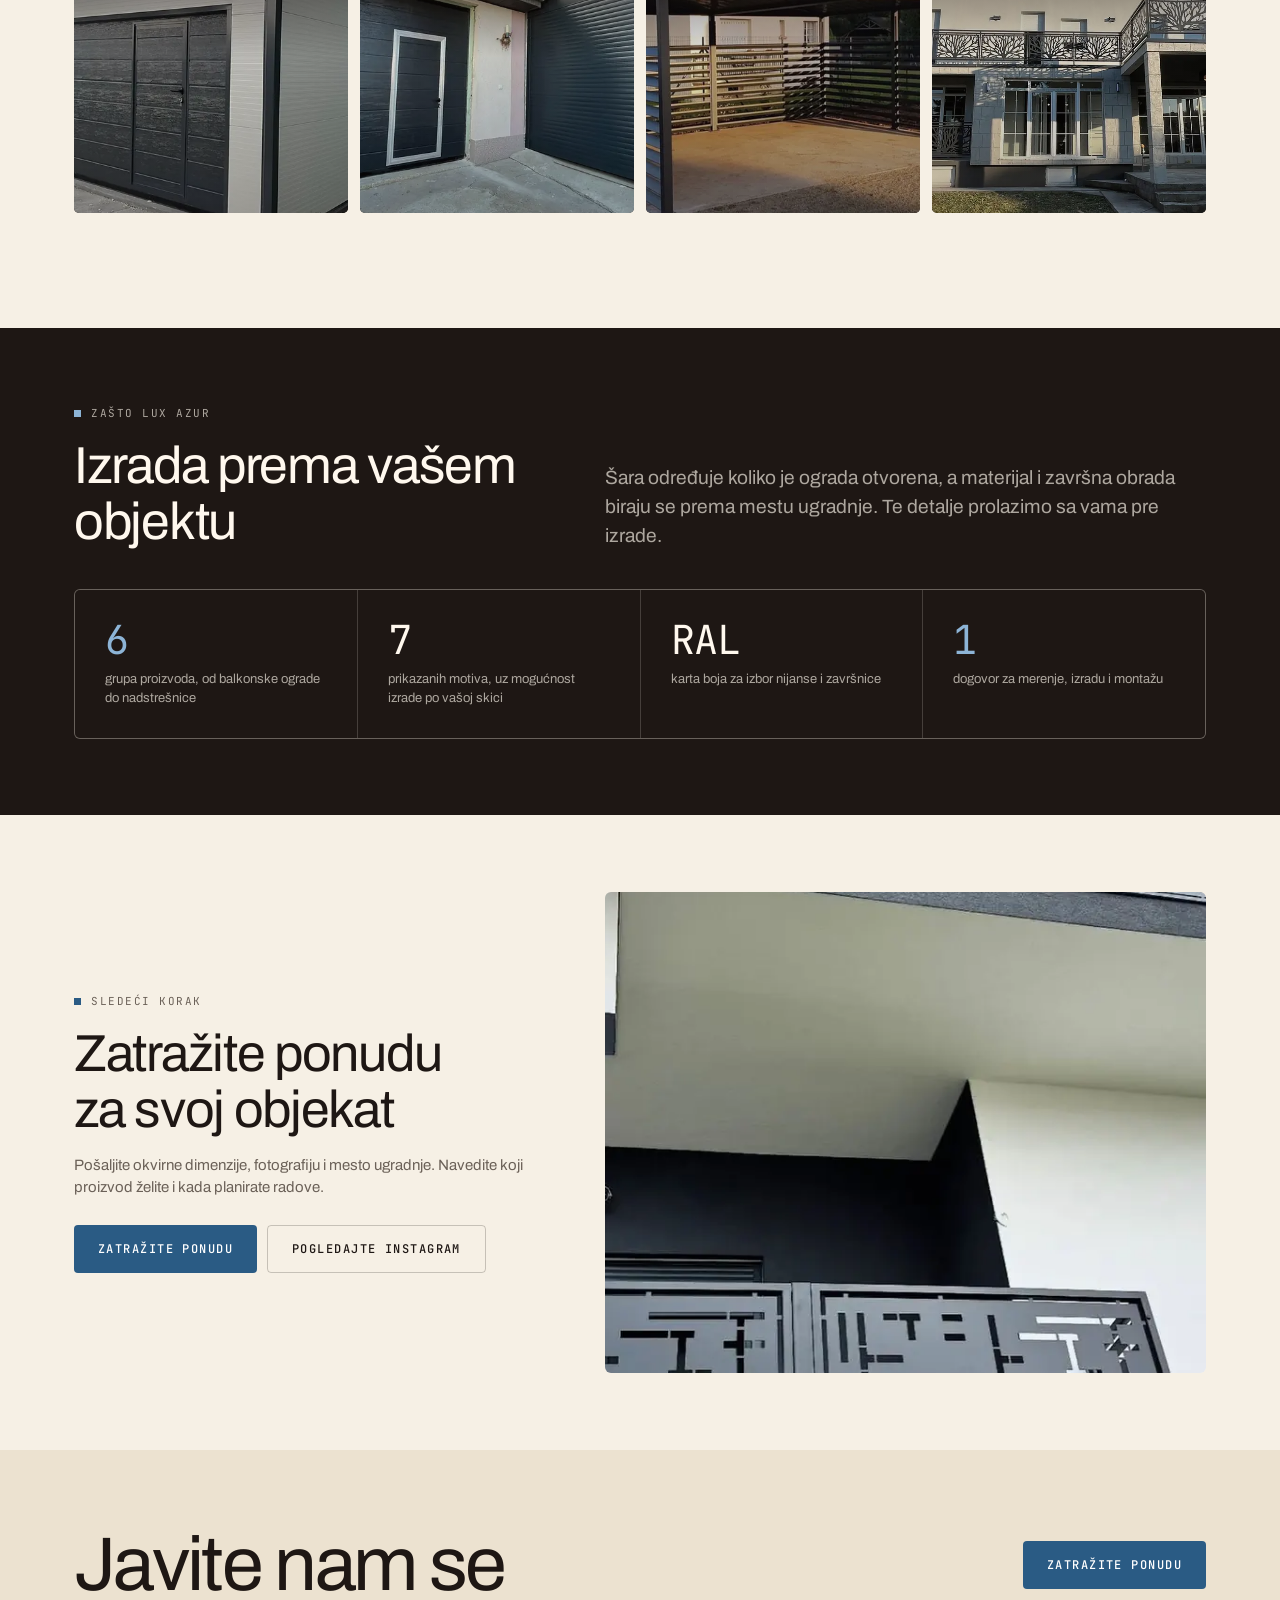
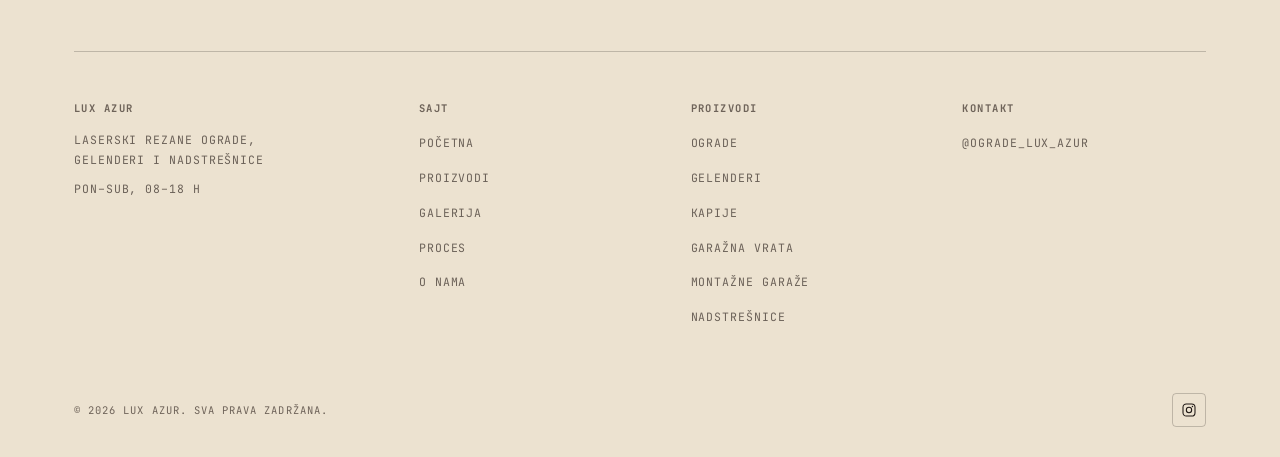
==== commit bdd6cfcd: "Azur paleta, hero preko celog ekrana i jaca paralaksa" ====
--- a/site/index.html
+++ b/site/index.html
@@ -14,7 +14,7 @@
 <meta property="og:image" content="./assets/img/hero.webp">
 <meta property="og:locale" content="sr_RS">
 
-<link rel="icon" href="data:image/svg+xml,%3Csvg%20xmlns='http://www.w3.org/2000/svg'%20viewBox='0%200%2032%2032'%3E%3Crect%20width='32'%20height='32'%20rx='7'%20fill='%23C8102E'/%3E%3Ctext%20x='16'%20y='21.4'%20text-anchor='middle'%20font-family='Arial,Helvetica,sans-serif'%20font-size='15'%20font-weight='700'%20letter-spacing='-.4'%20fill='%23F6F0E5'%3ELA%3C/text%3E%3C/svg%3E">
+<link rel="icon" href="data:image/svg+xml,%3Csvg%20xmlns='http://www.w3.org/2000/svg'%20viewBox='0%200%2032%2032'%3E%3Crect%20width='32'%20height='32'%20rx='7'%20fill='%232A5B84'/%3E%3Ctext%20x='16'%20y='21.4'%20text-anchor='middle'%20font-family='Arial,Helvetica,sans-serif'%20font-size='15'%20font-weight='700'%20letter-spacing='-.4'%20fill='%23F6F0E5'%3ELA%3C/text%3E%3C/svg%3E">
 
 <link rel="preconnect" href="https://fonts.googleapis.com">
 <link rel="preconnect" href="https://fonts.gstatic.com" crossorigin>
@@ -107,19 +107,20 @@
       <p class="hero__coord">ČELIK · ALUMINIJUM · INOX</p>
     </div>
   </div>
-
-  <div class="hero__strip">
-    <div class="wrap">
-      <ul>
-        <li>Lasersko sečenje</li>
-        <li>CNC savijanje</li>
-        <li>MIG / TIG zavarivanje</li>
-        <li>Plastifikacija</li>
-        <li>Montaža</li>
-      </ul>
-    </div>
-  </div>
-</section>
+</section>
+
+<!-- traka sa uslugama: odmah ispod hero-a, van prvog ekrana -->
+<div class="strip">
+  <div class="wrap">
+    <ul>
+      <li>Lasersko sečenje</li>
+      <li>CNC savijanje</li>
+      <li>MIG / TIG zavarivanje</li>
+      <li>Plastifikacija</li>
+      <li>Montaža</li>
+    </ul>
+  </div>
+</div>
 
 <!-- ================= ŠTA RADIMO ================= -->
 <section class="section">
@@ -365,14 +366,14 @@
     </div>
 
     <div class="tiles">
-      <a class="tile plx rv" href="./proizvodi.html#ograde"><img src="./assets/img/ograda-mozaik-02-640.webp" alt="Ograda balkona porodične kuće" loading="lazy" decoding="async" width="640" height="853"><span>Balkoni i terase</span></a>
-      <a class="tile plx rv rv-d1" href="./proizvodi.html#gelenderi"><img src="./assets/img/gelender-poligon-640.webp" alt="Unutrašnji gelender u holu" loading="lazy" decoding="async" width="640" height="768"><span>Stepeništa u enterijeru</span></a>
-      <a class="tile plx rv rv-d2" href="./proizvodi.html#kapije"><img src="./assets/img/kapija-klizna-640.webp" alt="Klizna kapija sa laserskom šarom" loading="lazy" decoding="async" width="640" height="853"><span>Kapije i dvorišta</span></a>
-      <a class="tile plx rv rv-d3" href="./galerija.html"><img src="./assets/img/ograda-mondrian-zgrada-640.webp" alt="Balkonske ograde stambene zgrade" loading="lazy" decoding="async" width="640" height="853"><span>Stambene zgrade</span></a>
-      <a class="tile plx rv" href="./proizvodi.html#garaze"><img src="./assets/img/garaza-montazna-01-640.webp" alt="Montažna limena garaža" loading="lazy" decoding="async" width="640" height="640"><span>Montažne garaže</span></a>
-      <a class="tile plx rv rv-d1" href="./proizvodi.html#garazna-vrata"><img src="./assets/img/garazna-vrata-rolo-640.webp" alt="Rolo i sekciona garažna vrata" loading="lazy" decoding="async" width="640" height="640"><span>Garažna vrata</span></a>
-      <a class="tile plx rv rv-d2" href="./proizvodi.html#nadstresnice"><img src="./assets/img/nadstresnica-02-640.webp" alt="Nadstrešnica za dva automobila" loading="lazy" decoding="async" width="640" height="591"><span>Nadstrešnice</span></a>
-      <a class="tile plx rv rv-d3" href="./galerija.html"><img src="./assets/img/ograda-drvo-zivota-01-640.webp" alt="Vila sa ogradom motiva drveta" loading="lazy" decoding="async" width="640" height="853"><span>Vile i rezidencije</span></a>
+      <a class="tile plx rv" href="./proizvodi.html#ograde"><img src="./assets/img/ograda-mozaik-02-640.webp" srcset="./assets/img/ograda-mozaik-02-640.webp 640w, ./assets/img/ograda-mozaik-02-960.webp 960w" sizes="(max-width:620px) 80vw, (max-width:1080px) 52vw, 440px" alt="Ograda balkona porodične kuće" loading="lazy" decoding="async" width="640" height="853"><span>Balkoni i terase</span></a>
+      <a class="tile plx rv rv-d1" href="./proizvodi.html#gelenderi"><img src="./assets/img/gelender-poligon-640.webp" srcset="./assets/img/gelender-poligon-640.webp 640w, ./assets/img/gelender-poligon-960.webp 960w" sizes="(max-width:620px) 80vw, (max-width:1080px) 52vw, 440px" alt="Unutrašnji gelender u holu" loading="lazy" decoding="async" width="640" height="768"><span>Stepeništa u enterijeru</span></a>
+      <a class="tile plx rv rv-d2" href="./proizvodi.html#kapije"><img src="./assets/img/kapija-klizna-640.webp" srcset="./assets/img/kapija-klizna-640.webp 640w, ./assets/img/kapija-klizna-960.webp 960w" sizes="(max-width:620px) 80vw, (max-width:1080px) 52vw, 440px" alt="Klizna kapija sa laserskom šarom" loading="lazy" decoding="async" width="640" height="853"><span>Kapije i dvorišta</span></a>
+      <a class="tile plx rv rv-d3" href="./galerija.html"><img src="./assets/img/ograda-mondrian-zgrada-640.webp" srcset="./assets/img/ograda-mondrian-zgrada-640.webp 640w, ./assets/img/ograda-mondrian-zgrada-960.webp 960w" sizes="(max-width:620px) 80vw, (max-width:1080px) 52vw, 440px" alt="Balkonske ograde stambene zgrade" loading="lazy" decoding="async" width="640" height="853"><span>Stambene zgrade</span></a>
+      <a class="tile plx rv" href="./proizvodi.html#garaze"><img src="./assets/img/garaza-montazna-01-640.webp" srcset="./assets/img/garaza-montazna-01-640.webp 640w, ./assets/img/garaza-montazna-01-960.webp 960w" sizes="(max-width:620px) 80vw, (max-width:1080px) 52vw, 440px" alt="Montažna limena garaža" loading="lazy" decoding="async" width="640" height="640"><span>Montažne garaže</span></a>
+      <a class="tile plx rv rv-d1" href="./proizvodi.html#garazna-vrata"><img src="./assets/img/garazna-vrata-rolo-640.webp" srcset="./assets/img/garazna-vrata-rolo-640.webp 640w, ./assets/img/garazna-vrata-rolo-960.webp 960w" sizes="(max-width:620px) 80vw, (max-width:1080px) 52vw, 440px" alt="Rolo i sekciona garažna vrata" loading="lazy" decoding="async" width="640" height="640"><span>Garažna vrata</span></a>
+      <a class="tile plx rv rv-d2" href="./proizvodi.html#nadstresnice"><img src="./assets/img/nadstresnica-02-640.webp" srcset="./assets/img/nadstresnica-02-640.webp 640w, ./assets/img/nadstresnica-02-960.webp 960w" sizes="(max-width:620px) 80vw, (max-width:1080px) 52vw, 440px" alt="Nadstrešnica za dva automobila" loading="lazy" decoding="async" width="640" height="591"><span>Nadstrešnice</span></a>
+      <a class="tile plx rv rv-d3" href="./galerija.html"><img src="./assets/img/ograda-drvo-zivota-01-640.webp" srcset="./assets/img/ograda-drvo-zivota-01-640.webp 640w, ./assets/img/ograda-drvo-zivota-01-960.webp 960w" sizes="(max-width:620px) 80vw, (max-width:1080px) 52vw, 440px" alt="Vila sa ogradom motiva drveta" loading="lazy" decoding="async" width="640" height="853"><span>Vile i rezidencije</span></a>
     </div>
   </div>
 </section>
--- a/site/assets/css/site.css
+++ b/site/assets/css/site.css
@@ -1,7 +1,7 @@
 /* ==========================================================================
    LUX AZUR — design system
    Grotesk: Archivo · Mono: JetBrains Mono
-   Paleta: svetli krem + crveni detalji
+   Paleta: svetli krem + azur plavi detalji
    ========================================================================== */
 
 :root{
@@ -21,11 +21,11 @@
   --fg-faint:   #6E6359;   /* 5.1:1 na paper, 4.5:1 na bone */
   --on-dark-mut:rgba(255,248,238,.64);
 
-  /* akcenat: crvena */
-  --accent:      #C8102E;
-  --accent-ink:  #A50D26;   /* hover */
-  --accent-soft: rgba(200,16,46,.10);
-  --accent-lite: #E8475C;   /* crvena na tamnoj podlozi (citljivija) */
+  /* akcenat: azur plava (po imenu), prigusena da ne vice */
+  --accent:      #2A5B84;   /* 6.3:1 na paper, beli tekst na njoj 7.2:1 */
+  --accent-ink:  #1F4766;   /* hover */
+  --accent-soft: rgba(42,91,132,.10);
+  --accent-lite: #8DB4D6;   /* plava na tamnoj podlozi: 8.1:1 na ink (osnovna samo 2.5:1) */
 
   /* lines */
   --line:       rgba(30,23,20,.13);
@@ -98,6 +98,7 @@
 }
 .eyebrow::before{content:"";width:7px;height:7px;background:var(--accent);flex:none}
 .section--dark .eyebrow{color:var(--on-dark-mut)}
+.section--dark .eyebrow::before{background:var(--accent-lite)}
 
 .h1{font-size:clamp(30px,5.1vw,60px);font-weight:400;line-height:1.06;letter-spacing:-.025em}
 .h2{font-size:clamp(28px,4.3vw,52px);font-weight:400;line-height:1.08;letter-spacing:-.025em}
@@ -208,9 +209,11 @@
    ========================================================================== */
 .hero{
   position:relative;
+  /* tacno prvi ekran, traka sa uslugama je ispod njega. svh, ne dvh: na
+     telefonu je to ekran sa prikazanom trakom pregledaca, a velicina se ne
+     menja dok se traka skriva u skrolu, pa strana ne poskakuje */
   min-height:100vh;      /* fallback */
   min-height:100svh;
-  min-height:100dvh;     /* prati traku pregledača na telefonu */
   display:flex;flex-direction:column;justify-content:flex-end;
   background:var(--ink);color:#fff;overflow:hidden;overflow:clip;isolation:isolate;
 }
@@ -231,23 +234,24 @@
   background-image:url("data:image/svg+xml,%3Csvg xmlns='http://www.w3.org/2000/svg' width='160' height='160'%3E%3Cfilter id='n'%3E%3CfeTurbulence type='fractalNoise' baseFrequency='.85' numOctaves='3'/%3E%3C/filter%3E%3Crect width='160' height='160' filter='url(%23n)'/%3E%3C/svg%3E");
 }
 
-.hero__body{padding-top:calc(var(--nav-h) + 90px);padding-bottom:40px}
+.hero__body{padding-top:calc(var(--nav-h) + 90px);padding-bottom:clamp(40px,7vh,72px)}
 .hero__title{
   font-family:var(--mono);font-weight:400;text-transform:uppercase;
   font-size:clamp(23px,4.55vw,58px);line-height:1.04;letter-spacing:-.005em;text-wrap:balance;
 }
 .hero__title .dot{color:var(--accent-lite);margin-right:.35em}
 .hero__title{text-shadow:0 2px 24px rgba(22,15,12,.35)}
-/* crveni pocetak linije, ostatak beo */
-.hero__rule{height:2px;background:linear-gradient(90deg,var(--accent) 0 72px,rgba(255,255,255,.36) 72px);margin-top:clamp(20px,3vw,34px)}
+/* plavi pocetak linije (svetlija nijansa, jer je ispod tamna fotografija), ostatak beo */
+.hero__rule{height:2px;background:linear-gradient(90deg,var(--accent-lite) 0 72px,rgba(255,255,255,.36) 72px);margin-top:clamp(20px,3vw,34px)}
 .hero__meta{margin-top:18px;display:flex;gap:28px;align-items:flex-start;justify-content:space-between;flex-wrap:wrap}
 .hero__sub{font-size:14.5px;line-height:1.5;max-width:46ch;color:rgba(255,255,255,.9)}
 .hero__coord{font-family:var(--mono);font-size:11.5px;letter-spacing:.1em;color:rgba(255,255,255,.74);white-space:nowrap}
 
-.hero__strip{background:var(--paper);color:var(--fg-muted);padding-block:22px;border-top:2px solid var(--accent)}
-.hero__strip ul{display:flex;align-items:center;justify-content:space-between;gap:20px;flex-wrap:wrap}
-.hero__strip li{font-family:var(--mono);font-size:11px;letter-spacing:.14em;text-transform:uppercase;display:flex;align-items:center;gap:10px}
-.hero__strip li::before{content:"";width:6px;height:6px;background:var(--accent);flex:none}
+/* traka sa uslugama, prvo sto se vidi kad se skroluje ispod hero-a */
+.strip{background:var(--paper);color:var(--fg-muted);padding-block:22px;border-top:2px solid var(--accent)}
+.strip ul{display:flex;align-items:center;justify-content:space-between;gap:20px;flex-wrap:wrap}
+.strip li{font-family:var(--mono);font-size:11px;letter-spacing:.14em;text-transform:uppercase;display:flex;align-items:center;gap:10px}
+.strip li::before{content:"";width:6px;height:6px;background:var(--accent);flex:none}
 
 /* ==========================================================================
    STATEMENT
@@ -629,9 +633,20 @@
    viska visine, pa jaci hod nista ne kosta */
 .phead__banner > img{--plx-k:.25}
 
+/* pocetna: okviri su niski (kartice, plocice), pa bi sa osnovnih .12 slika
+   isla svega 4-6 % brzine skrola i pomeraj se ne bi ni primetio. Ovde je
+   rezerva podignuta do granice do koje uspravna fotografija jos ne mora da
+   se uveca (panel, kartice sara); kvadratne slike u plocicama se uvecaju,
+   zato plocice vuku i -960 verziju (srcset) */
+.fcard__media > img{--plx-k:.2}
+.ppanel__img > img,.ppanel__img > video{--plx-k:.25}
+.pcard__img > img{--plx-k:.3}
+.tile > img{--plx-k:.25}
+
 /* CTA na pocetnoj: ograda je na samom dnu fotografije, iznad je plafon
-   balkona; hod vodi kadar navise, pa manja rezerva drzi kadar na ogradi */
-.media-cap--low > img{--plx-k:.08;object-position:50% 100%}
+   balkona; hod vodi kadar navise, pa je rezerva manja nego na ostalim
+   slikama, da ograda ostane u kadru dok je CTA na sredini ekrana */
+.media-cap--low > img{--plx-k:.16;object-position:50% 100%}
 
 /* galerija: okvir nema svoju visinu (daje je slika), pa rezervu pravi zum */
 .gitem > img{
@@ -690,9 +705,9 @@
 }
 @media (max-width:620px){
   .tiles{grid-template-columns:1fr 1fr}
-  .hero__strip{padding-block:16px}
-  .hero__strip ul{gap:7px 16px;justify-content:flex-start}
-  .hero__strip li{font-size:9.5px;letter-spacing:.1em}
+  .strip{padding-block:16px}
+  .strip ul{gap:7px 16px;justify-content:flex-start}
+  .strip li{font-size:9.5px;letter-spacing:.1em}
   .ftabs{grid-template-columns:1fr}
   .ftab:nth-child(n+2){margin-top:0}
   .ftab{padding-right:0}
@@ -716,7 +731,7 @@
   .ppanel__card{backdrop-filter:none;-webkit-backdrop-filter:none;background:rgba(30,23,20,.95)}
 
   /* hero: veci naslov, mirnija slika, bez animacije zumiranja */
-  .hero__body{padding-top:calc(var(--nav-h) + 40px);padding-bottom:30px}
+  .hero__body{padding-top:calc(var(--nav-h) + 40px);padding-bottom:36px}
   .hero__title{font-size:clamp(26px,7.6vw,40px);line-height:1.08}
   .hero__media img{animation:none;object-position:70% 50%}
   .hero__rule{margin-top:20px}
@@ -781,7 +796,7 @@
   .field label{font-size:11.5px}
   .cstrip .k{font-size:11px}
   .cstrip a,.cstrip div{font-size:12.5px;padding-block:17px}
-  .hero__strip li{font-size:10.5px}
+  .strip li{font-size:10.5px}
   .filter{padding:11px 15px;font-size:11.5px}
   .idx__label{font-size:13px}
   .idx__row{padding-block:17px}
@@ -813,7 +828,7 @@
 /* ==========================================================================
    LOADER  (prikazuje se samo jednom po poseti; bez JS-a se nikad ne pojavi)
    Minimalan: na krem tabli ime "Lux Azur" izranja iz svoje linije, ispod
-   njega se crvena nit iscrta s leva na desno, kao laserski rez. Na izlazu
+   njega se plava nit iscrta s leva na desno, kao laserski rez. Na izlazu
    reci odlaze nagore, nit se povuce udesno i tabla se podigne.
    Pokret krece tek kada stigne font (klasa .is-go iz site.js), da se
    slovo ne bi zamenilo usred animacije.
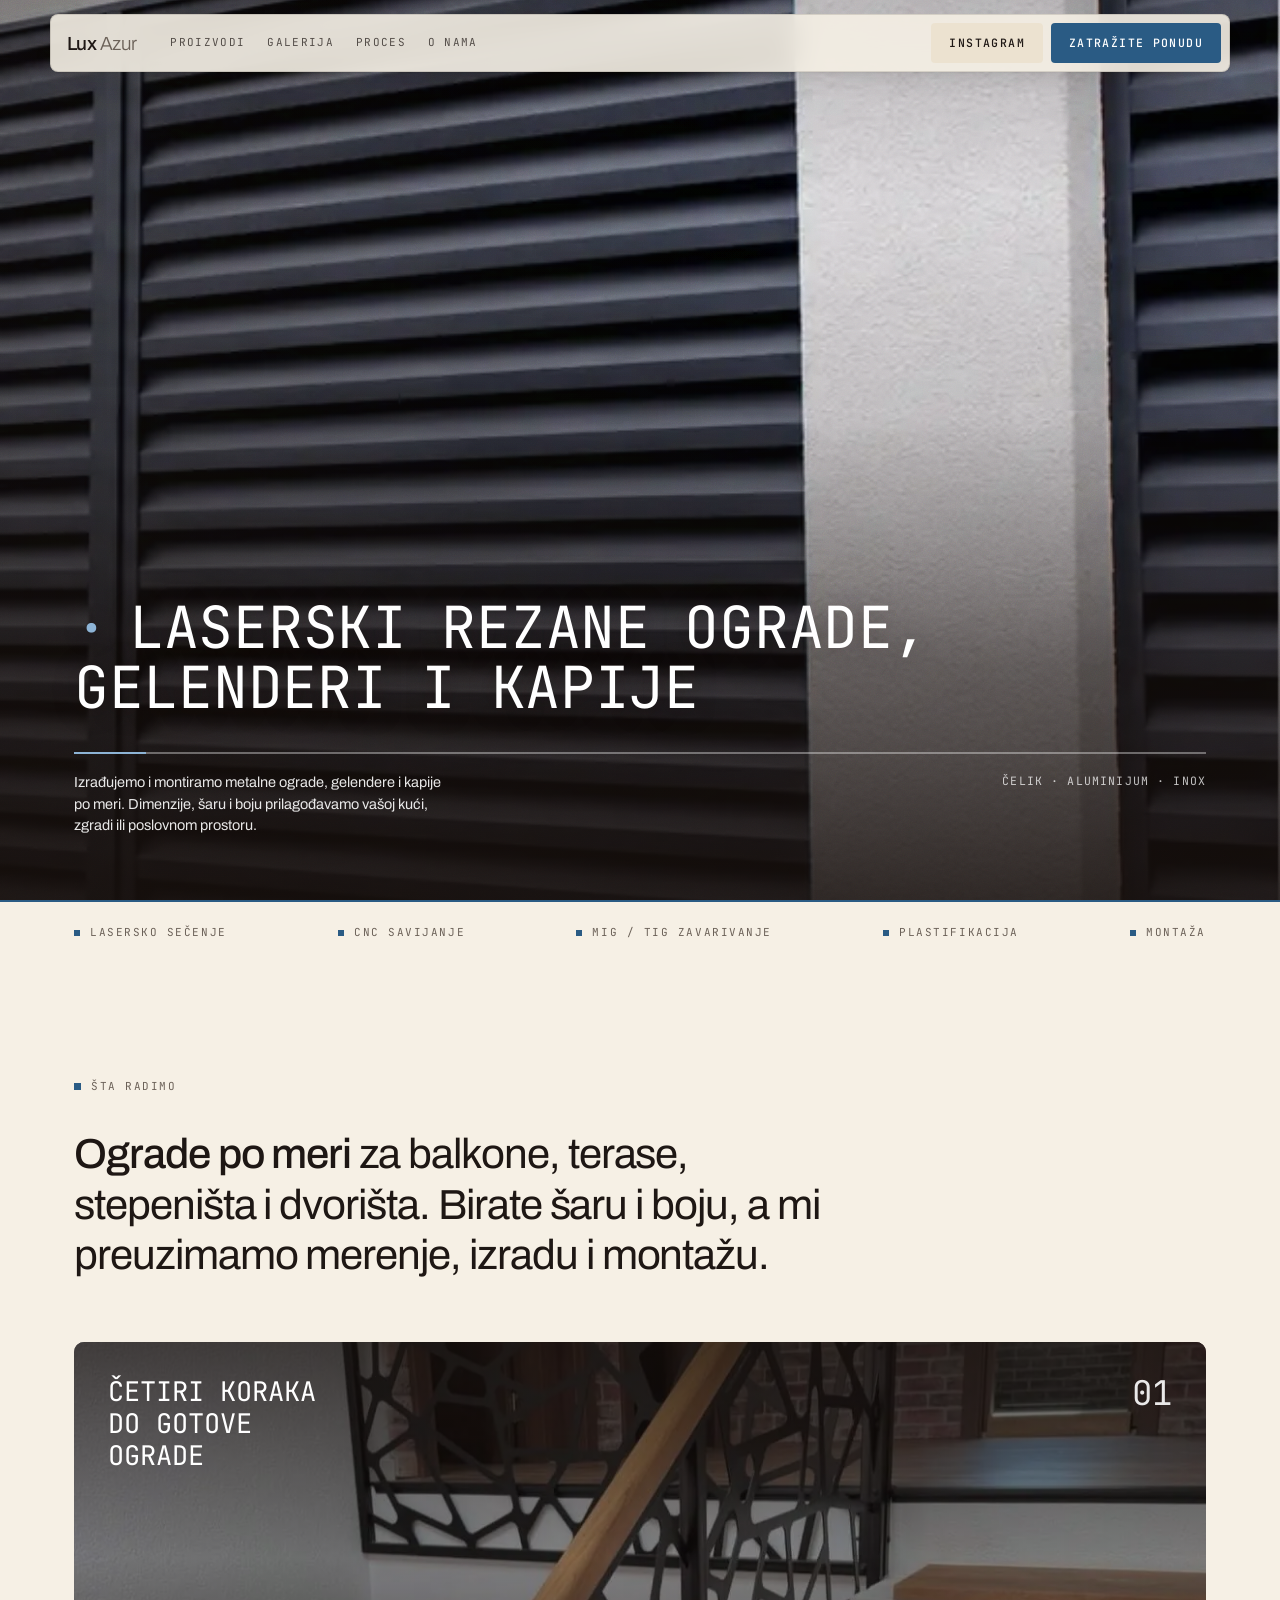
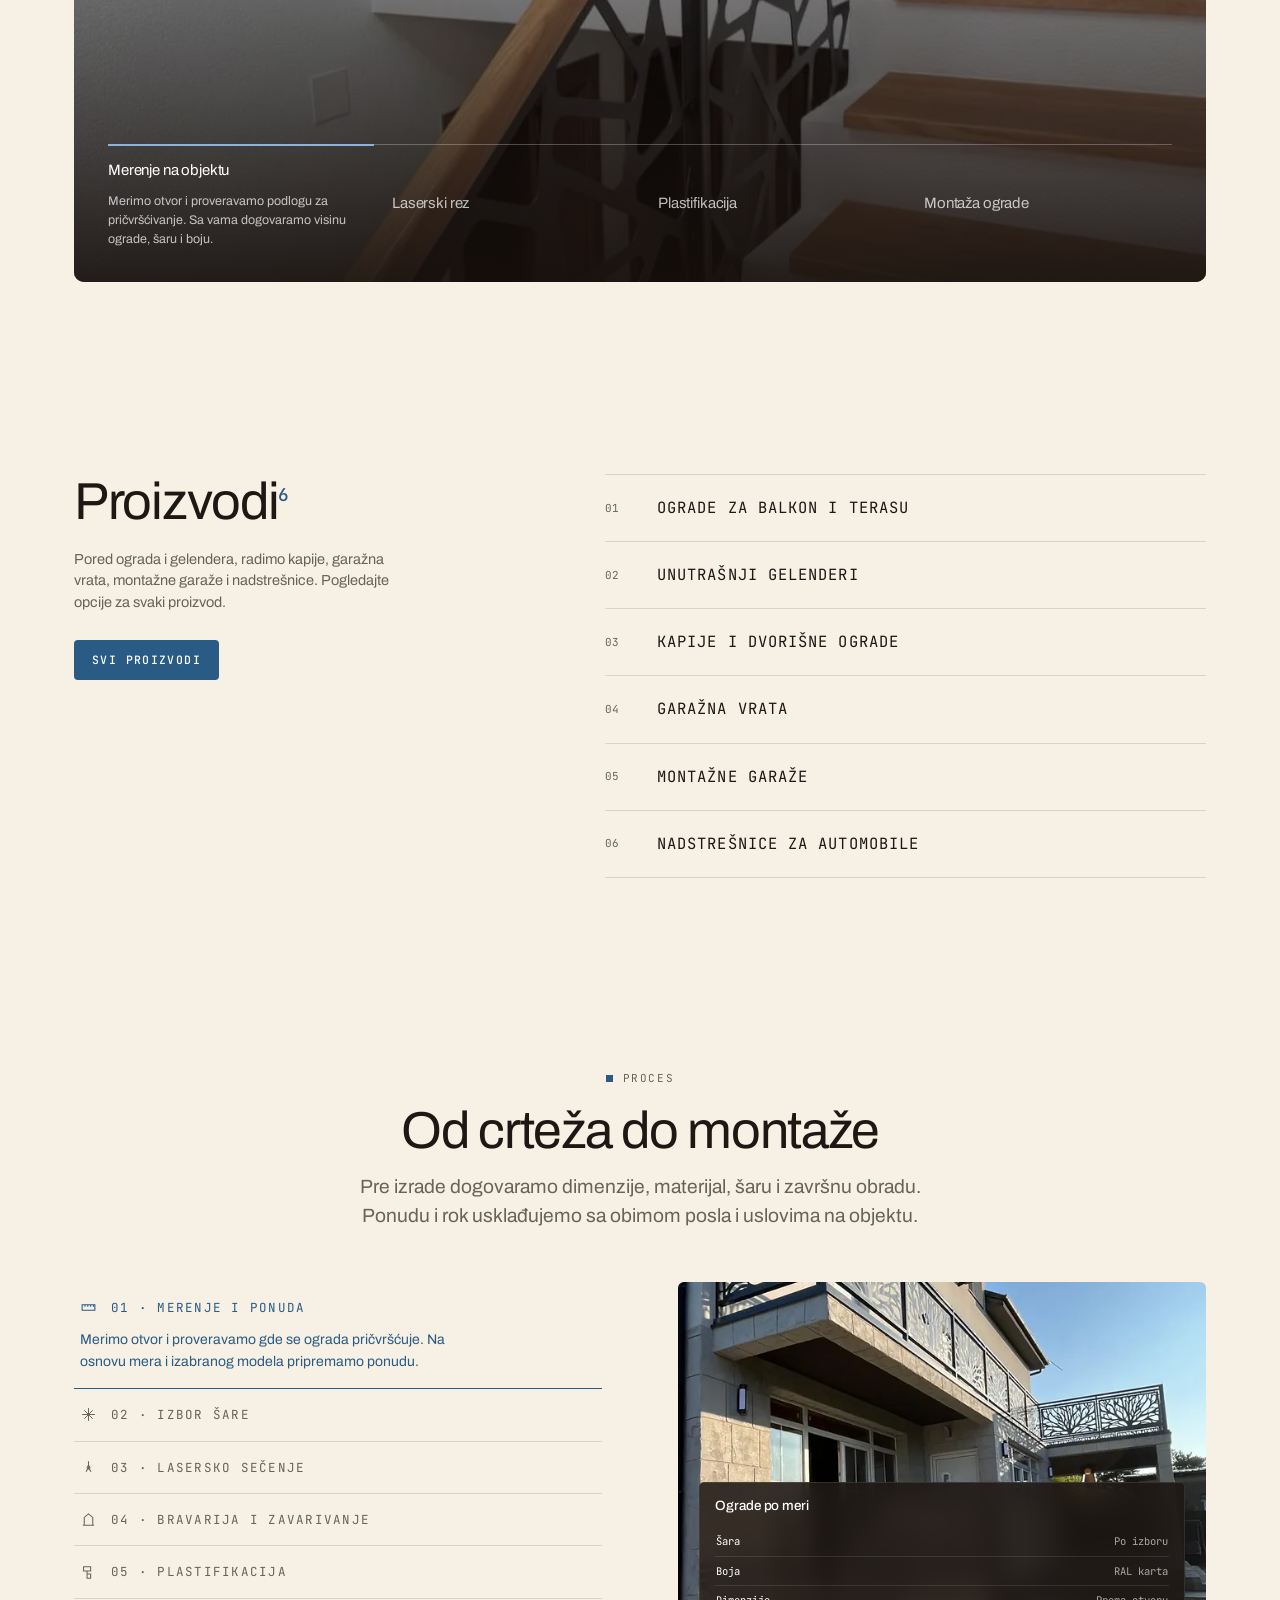
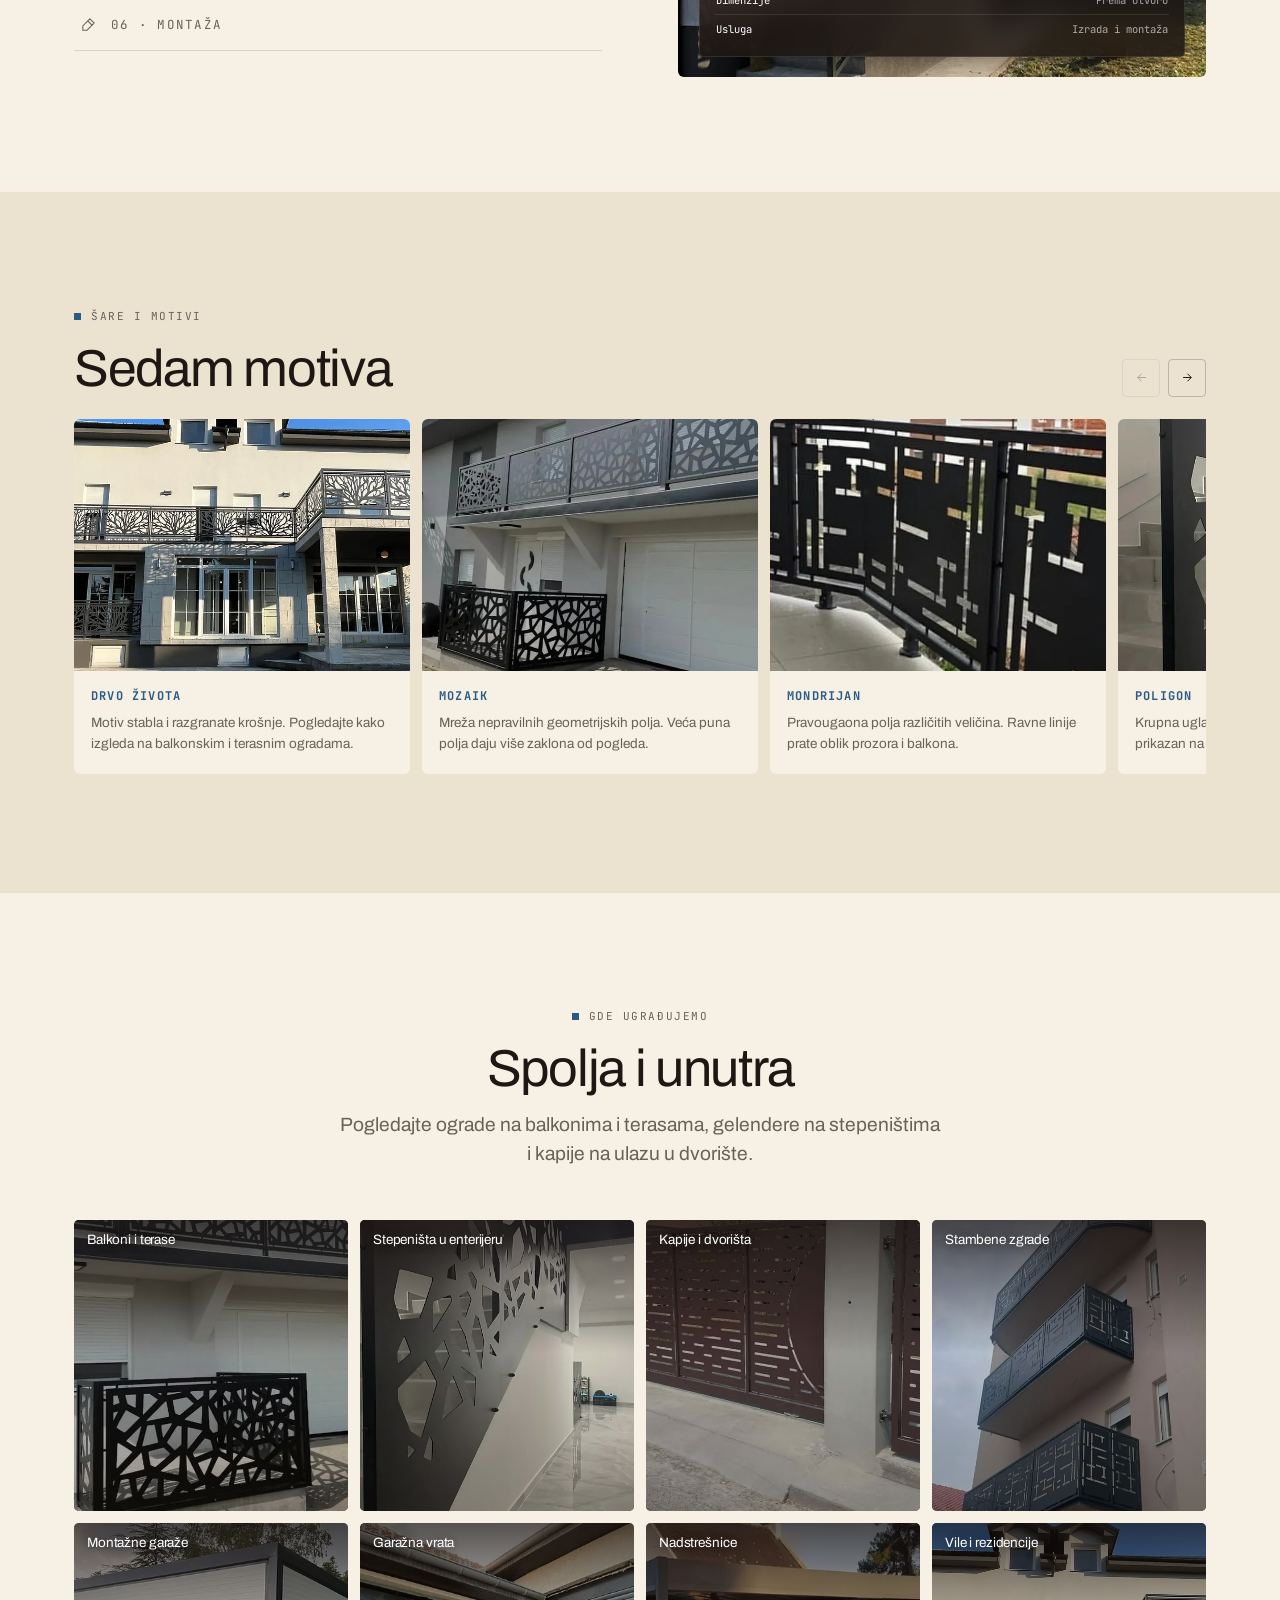
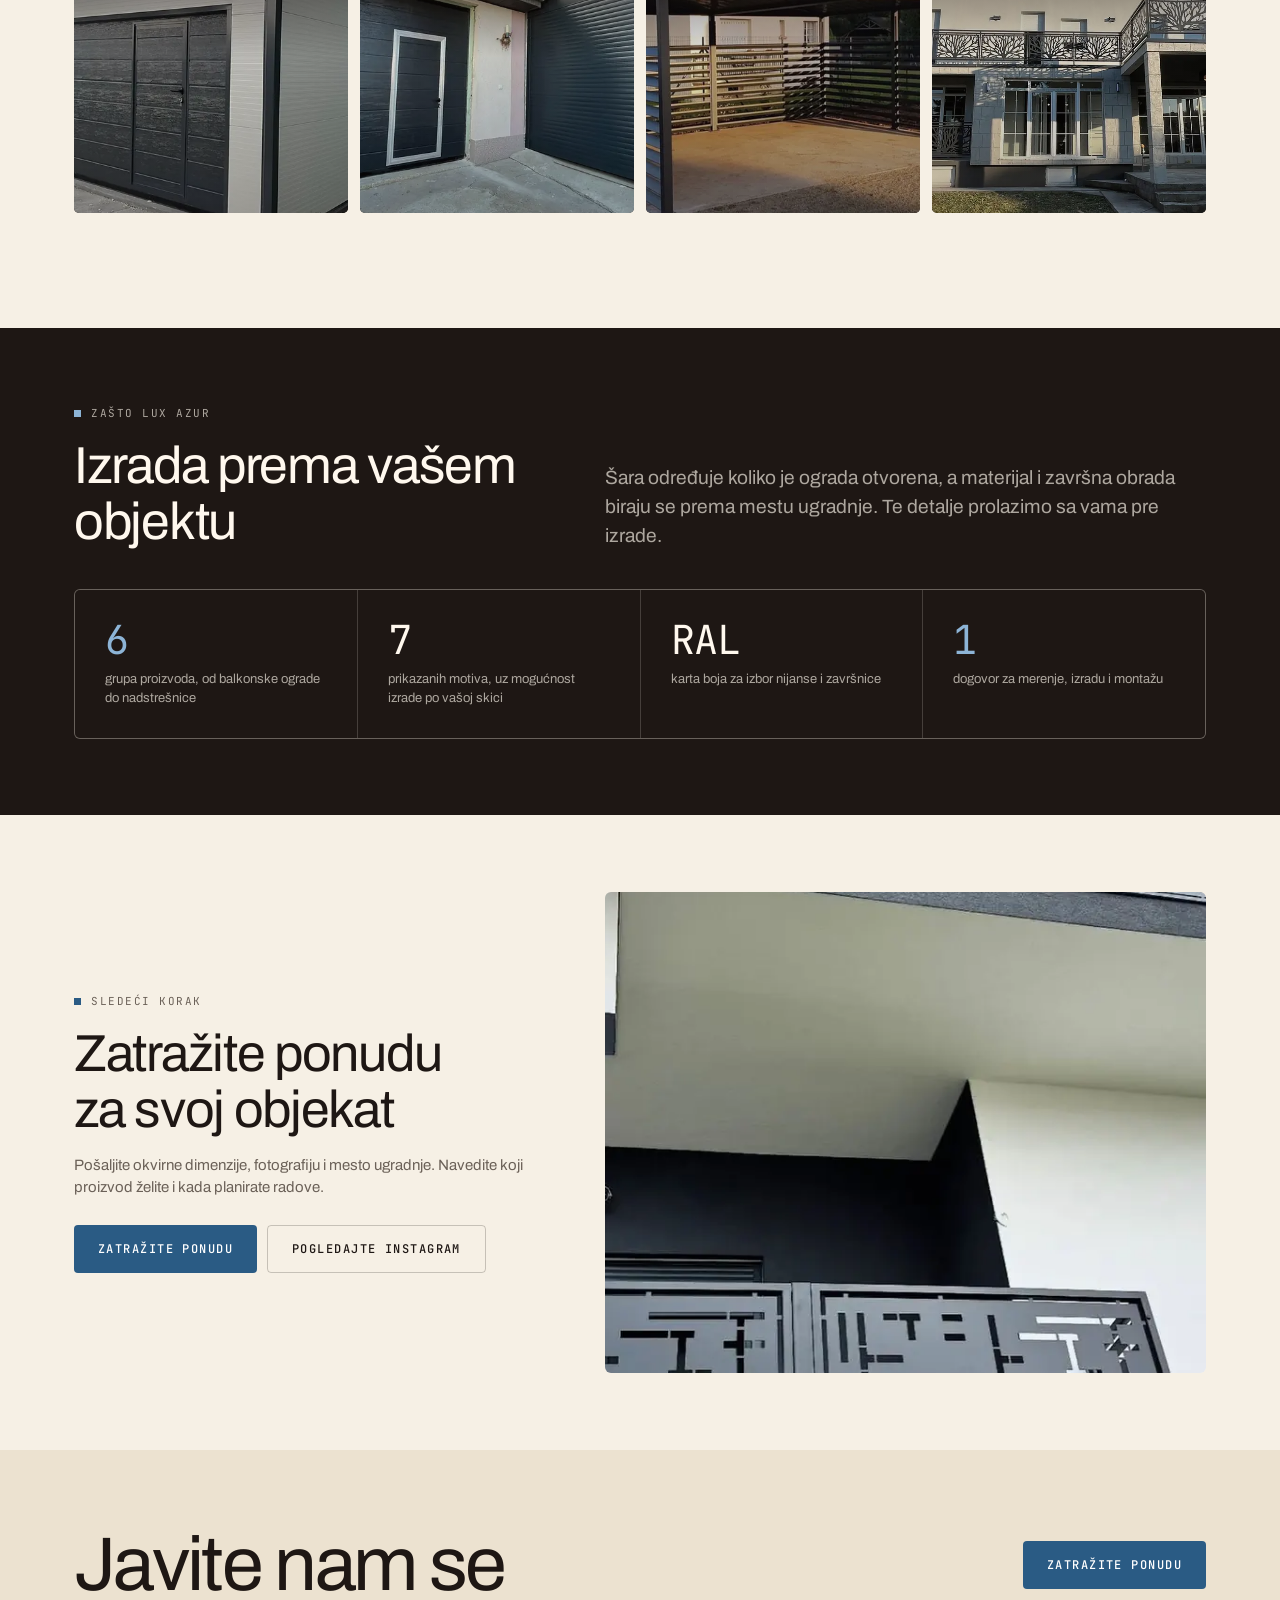
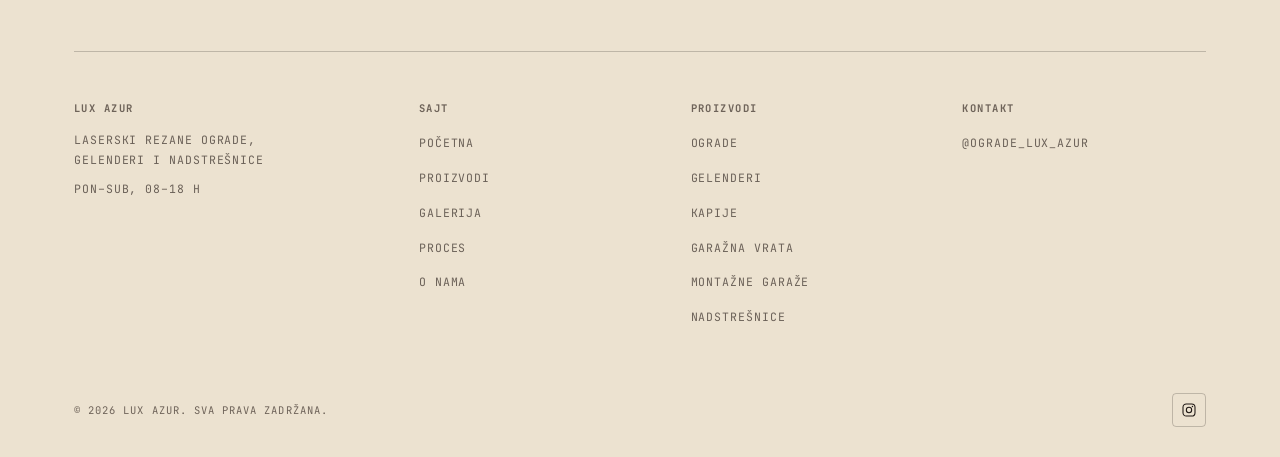
==== commit 35fc657d: "Pojednostavljen loader: krem zavesa otkriva stranicu" ====
--- a/site/index.html
+++ b/site/index.html
@@ -44,12 +44,7 @@
 </head>
 <body>
 
-<div class="loader" aria-hidden="true">
-  <div class="loader__in">
-    <p class="loader__word"><span class="w1"><i>Lux</i></span><span class="w2"><i>Azur</i></span></p>
-    <span class="loader__line"></span>
-  </div>
-</div>
+<div class="loader" aria-hidden="true"></div>
 
 <!-- ================= NAV ================= -->
 <header class="nav">
--- a/site/assets/css/site.css
+++ b/site/assets/css/site.css
@@ -827,67 +827,21 @@
 
 /* ==========================================================================
    LOADER  (prikazuje se samo jednom po poseti; bez JS-a se nikad ne pojavi)
-   Minimalan: na krem tabli ime "Lux Azur" izranja iz svoje linije, ispod
-   njega se plava nit iscrta s leva na desno, kao laserski rez. Na izlazu
-   reci odlaze nagore, nit se povuce udesno i tabla se podigne.
-   Pokret krece tek kada stigne font (klasa .is-go iz site.js), da se
-   slovo ne bi zamenilo usred animacije.
+   Prazna krem zavesa se podize nagore i otkriva stranicu.
    ========================================================================== */
 html.js-loading{overflow:hidden}   /* samo <html>, vidi napomenu kod no-scroll */
 
 .loader{
   position:fixed;inset:0;z-index:9999;display:none;
-  background:var(--paper);color:var(--ink);
+  background:var(--paper);
   transform:translateY(0);
-  transition:transform .72s cubic-bezier(.76,0,.24,1) .2s;
+  transition:transform .85s cubic-bezier(.76,0,.24,1);
   will-change:transform;
 }
-html.js-loading .loader{display:grid;place-items:center}
+html.js-loading .loader{display:block}
 .loader.is-done{transform:translateY(-100%);pointer-events:none}
 
-.loader__in{display:flex;flex-direction:column;gap:clamp(14px,1.6vw,20px)}
-
-.loader__word{
-  display:flex;gap:.24em;
-  font-size:clamp(42px,7.2vw,92px);line-height:1;letter-spacing:-.04em;
-}
-/* pre .is-go se ime ne crta uopste, pa se nikad ne vidi u pogresnom fontu */
-.loader:not(.is-go) .loader__word{visibility:hidden}
-/* font nije stigao na vreme: ime ostaje u sistemskom slogu do kraja,
-   umesto da se Archivo ubaci usred pokreta */
-.loader.is-sys .loader__word{font-family:ui-sans-serif,system-ui,-apple-system,"Segoe UI",Roboto,sans-serif}
-/* svaka rec u svom prozoru (clip), pa se vidi samo dok je "u liniji" */
-.loader__word > span{display:block;overflow:hidden;overflow:clip;padding-block:.06em .1em}
-.loader__word i{
-  display:block;font-style:normal;
-  transform:translateY(112%);
-  transition:transform .8s cubic-bezier(.16,1,.3,1);
-}
-.loader__word .w1 i{font-weight:500}
-.loader__word .w2 i{font-weight:300;color:var(--fg-muted);transition-delay:.07s}
-
-.loader__line{
-  display:block;height:1px;background:var(--accent);
-  transform:scaleX(0);transform-origin:left;
-  transition:transform .8s cubic-bezier(.65,0,.35,1) .1s;
-}
-
-.loader.is-go .loader__word i{transform:none}
-.loader.is-go .loader__line{transform:scaleX(1)}
-
-.loader.is-done .loader__word i{
-  transform:translateY(-112%);
-  transition:transform .5s cubic-bezier(.7,0,.84,0);
-}
-.loader.is-done .loader__word .w2 i{transition-delay:.04s}
-.loader.is-done .loader__line{
-  transform:scaleX(0);transform-origin:right;
-  transition:transform .45s cubic-bezier(.7,0,.84,0);
-}
-
 @media (prefers-reduced-motion:reduce){
-  .loader{transition:opacity .25s linear}
+  .loader{transition:opacity .2s linear}
   .loader.is-done{transform:none;opacity:0}
-  .loader__word i,.loader.is-done .loader__word i{transform:none;transition:none}
-  .loader__line,.loader.is-done .loader__line{transform:none;transition:none}
-}
+}
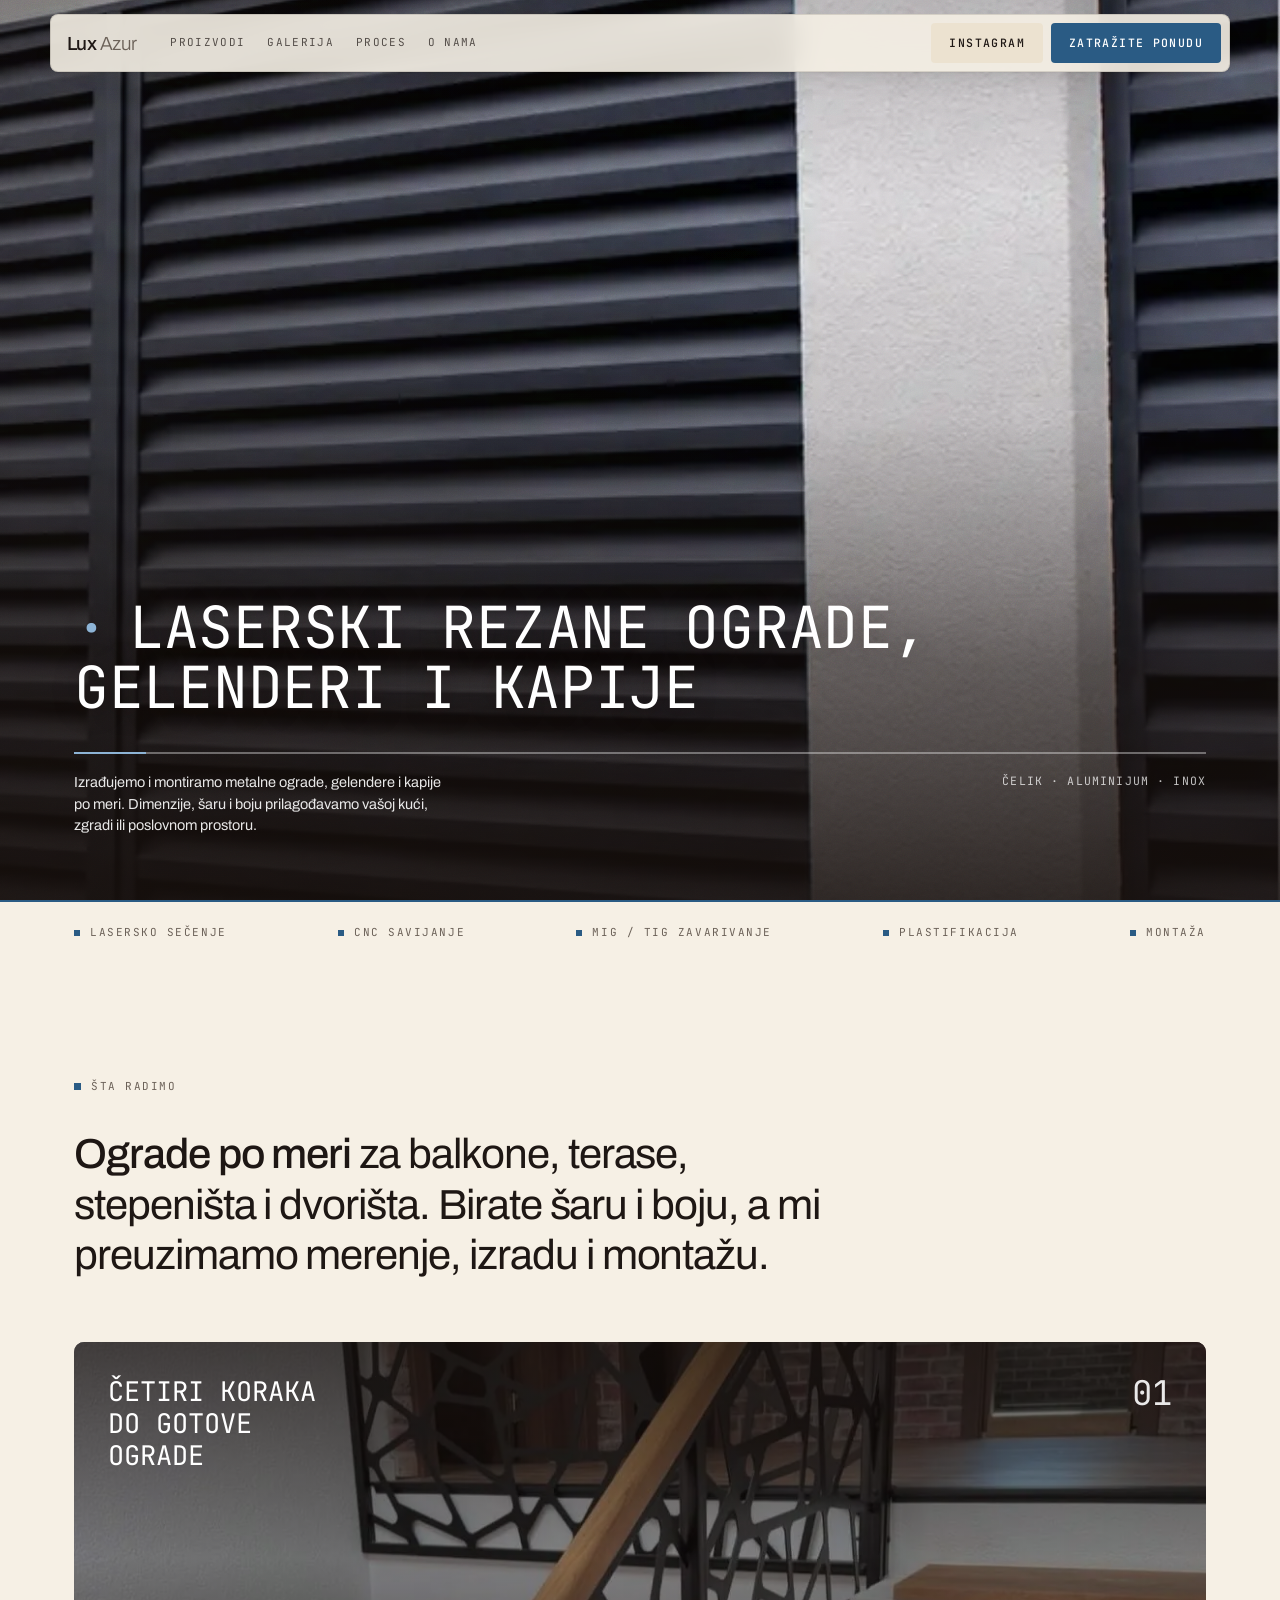
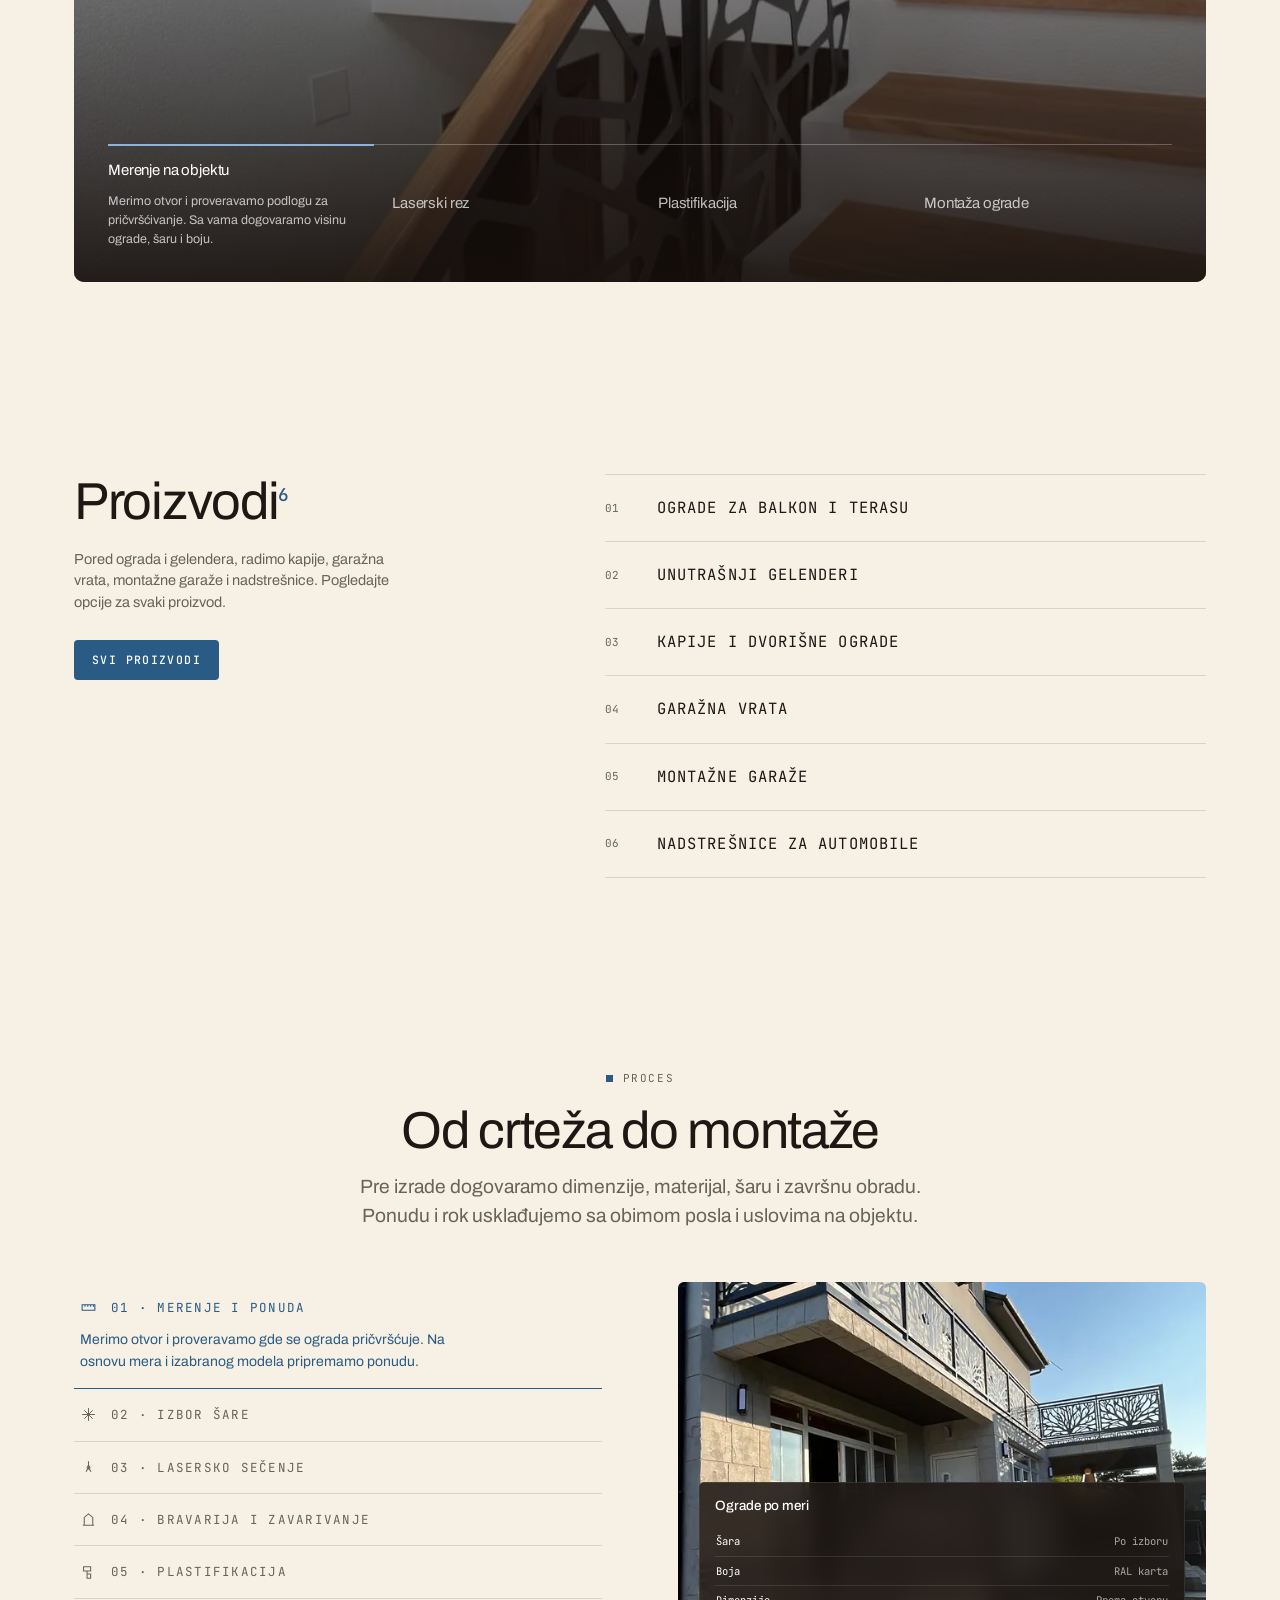
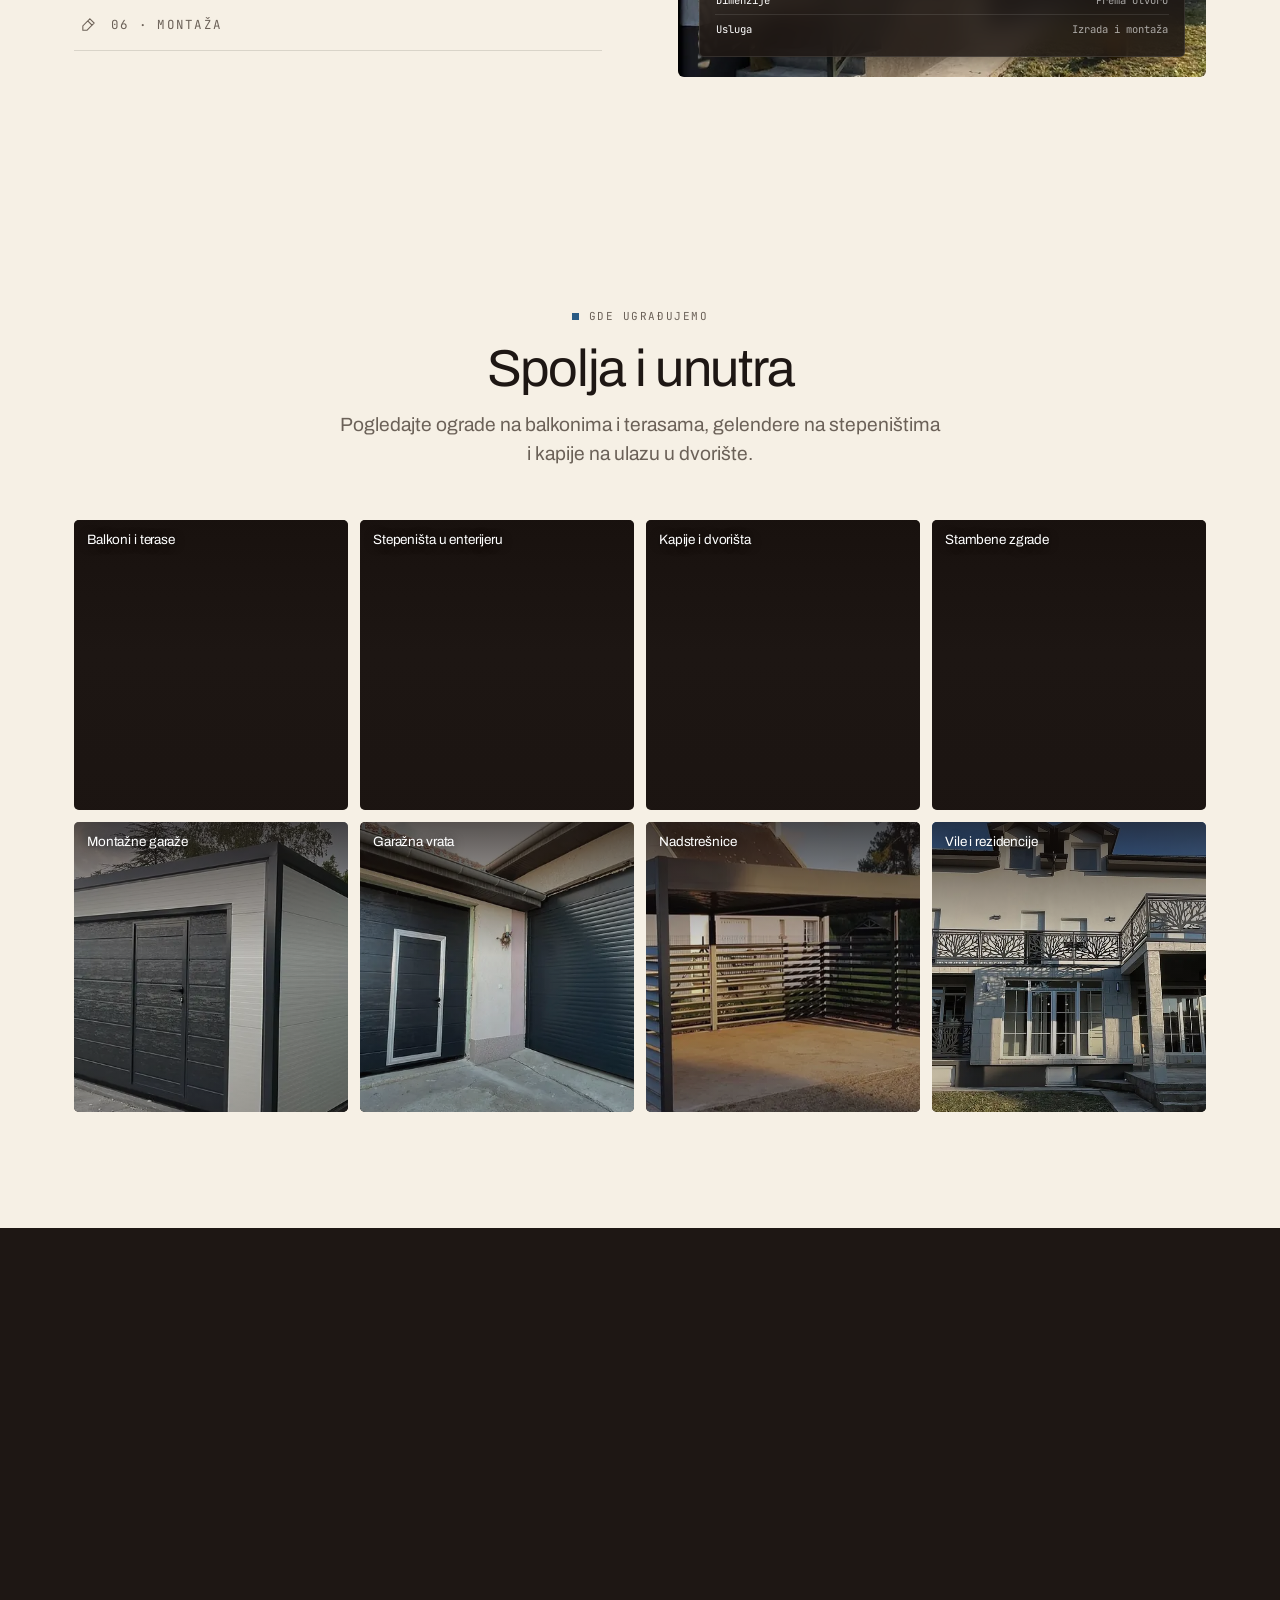
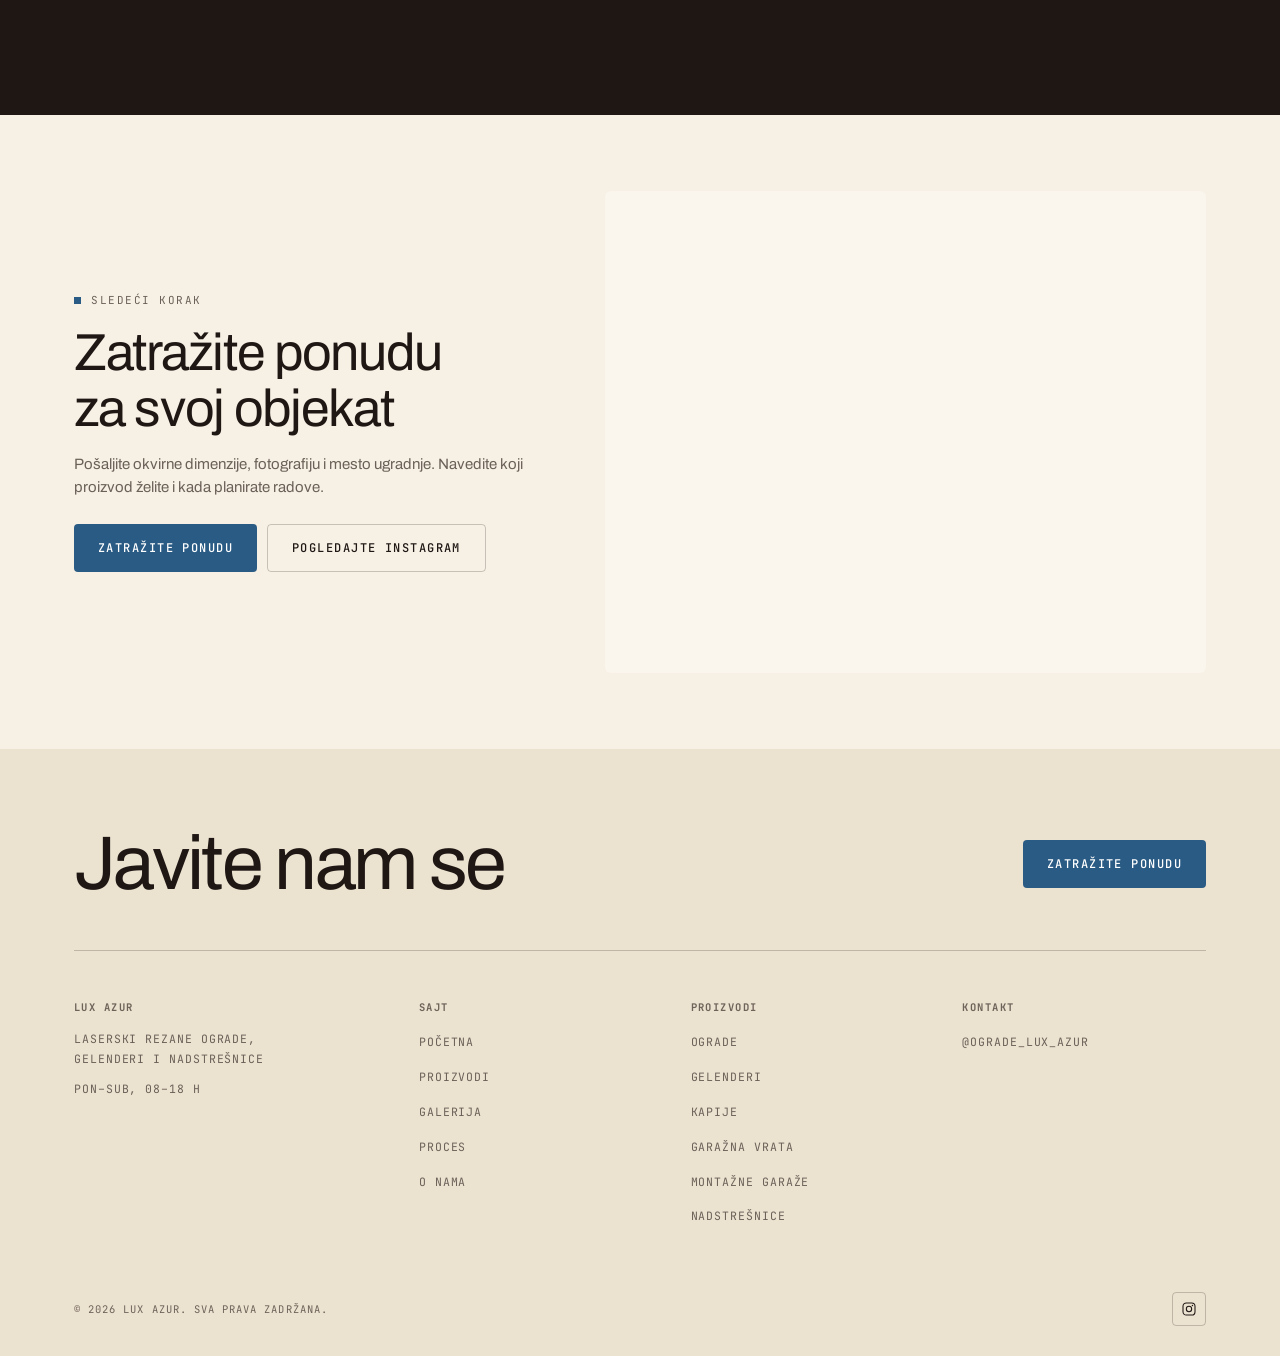
==== commit fc2c24c3: "Uklonjena sekcija Sedam motiva sa pocetne stranice" ====
--- a/site/index.html
+++ b/site/index.html
@@ -300,57 +300,6 @@
   </div>
 </section>
 
-<!-- ================= ŠARE ================= -->
-<section class="section section--bone">
-  <div class="wrap">
-    <div class="carousel__head">
-      <div class="rv">
-        <p class="eyebrow">Šare i motivi</p>
-        <h2 class="h2" style="margin-top:16px">Sedam motiva</h2>
-      </div>
-      <div class="carousel__nav rv">
-        <button class="cbtn" data-c-prev aria-label="Prethodna šara">
-          <svg width="15" height="15" viewBox="0 0 24 24" fill="none" aria-hidden="true"><path d="M19 12H6M12 6l-6 6 6 6" stroke="currentColor" stroke-width="1.6"/></svg>
-        </button>
-        <button class="cbtn" data-c-next aria-label="Sledeća šara">
-          <svg width="15" height="15" viewBox="0 0 24 24" fill="none" aria-hidden="true"><path d="M5 12h13M12 6l6 6-6 6" stroke="currentColor" stroke-width="1.6"/></svg>
-        </button>
-      </div>
-    </div>
-
-    <div class="carousel rv rv-d1" data-carousel>
-      <article class="pcard">
-        <div class="pcard__img plx"><img src="./assets/img/ograda-drvo-zivota-01-640.webp" alt="Šara drvo života na ogradi balkona" loading="lazy" decoding="async" width="640" height="853"></div>
-        <div class="pcard__body"><h3 class="pcard__name">Drvo života</h3><p class="pcard__txt">Motiv stabla i razgranate krošnje. Pogledajte kako izgleda na balkonskim i terasnim ogradama.</p></div>
-      </article>
-      <article class="pcard">
-        <div class="pcard__img plx"><img src="./assets/img/ograda-mozaik-01-640.webp" alt="Mozaik šara na ogradi" loading="lazy" decoding="async" width="640" height="853"></div>
-        <div class="pcard__body"><h3 class="pcard__name">Mozaik</h3><p class="pcard__txt">Mreža nepravilnih geometrijskih polja. Veća puna polja daju više zaklona od pogleda.</p></div>
-      </article>
-      <article class="pcard">
-        <div class="pcard__img plx"><img src="./assets/img/ograda-mondrian-terasa-640.webp" alt="Mondrijan šara na ogradi terase" loading="lazy" decoding="async" width="640" height="853"></div>
-        <div class="pcard__body"><h3 class="pcard__name">Mondrijan</h3><p class="pcard__txt">Pravougaona polja različitih veličina. Ravne linije prate oblik prozora i balkona.</p></div>
-      </article>
-      <article class="pcard">
-        <div class="pcard__img plx"><img src="./assets/img/gelender-poligon-640.webp" alt="Poligonalna šara na unutrašnjem gelenderu" loading="lazy" decoding="async" width="640" height="768"></div>
-        <div class="pcard__body"><h3 class="pcard__name">Poligon</h3><p class="pcard__txt">Krupna uglasta polja različitih oblika. U galeriji je prikazan na unutrašnjem gelenderu.</p></div>
-      </article>
-      <article class="pcard">
-        <div class="pcard__img plx"><img src="./assets/img/gelender-tacke-640.webp" alt="Šara od tačaka u spirali na gelenderu" loading="lazy" decoding="async" width="640" height="853"></div>
-        <div class="pcard__body"><h3 class="pcard__name">Tačke</h3><p class="pcard__txt">Kružni otvori različitih prečnika raspoređeni u spiralu.</p></div>
-      </article>
-      <article class="pcard">
-        <div class="pcard__img plx"><img src="./assets/img/gelender-linije-640.webp" alt="Šara od kosih linija na gelenderu" loading="lazy" decoding="async" width="640" height="768"></div>
-        <div class="pcard__body"><h3 class="pcard__name">Linije</h3><p class="pcard__txt">Kosi prorezi različitih dužina. Motiv za ograde stepeništa i podesta.</p></div>
-      </article>
-      <article class="pcard">
-        <div class="pcard__img plx"><img src="./assets/img/ograda-ornament-plava-640.webp" alt="Ornamentalna šara na balkonskoj ogradi" loading="lazy" decoding="async" width="640" height="853"></div>
-        <div class="pcard__body"><h3 class="pcard__name">Ornament</h3><p class="pcard__txt">Zakrivljene linije inspirisane kovanim ogradama, izrezane laserom iz lima.</p></div>
-      </article>
-    </div>
-  </div>
-</section>
-
 <!-- ================= GDE UGRAĐUJEMO ================= -->
 <section class="section">
   <div class="wrap">
